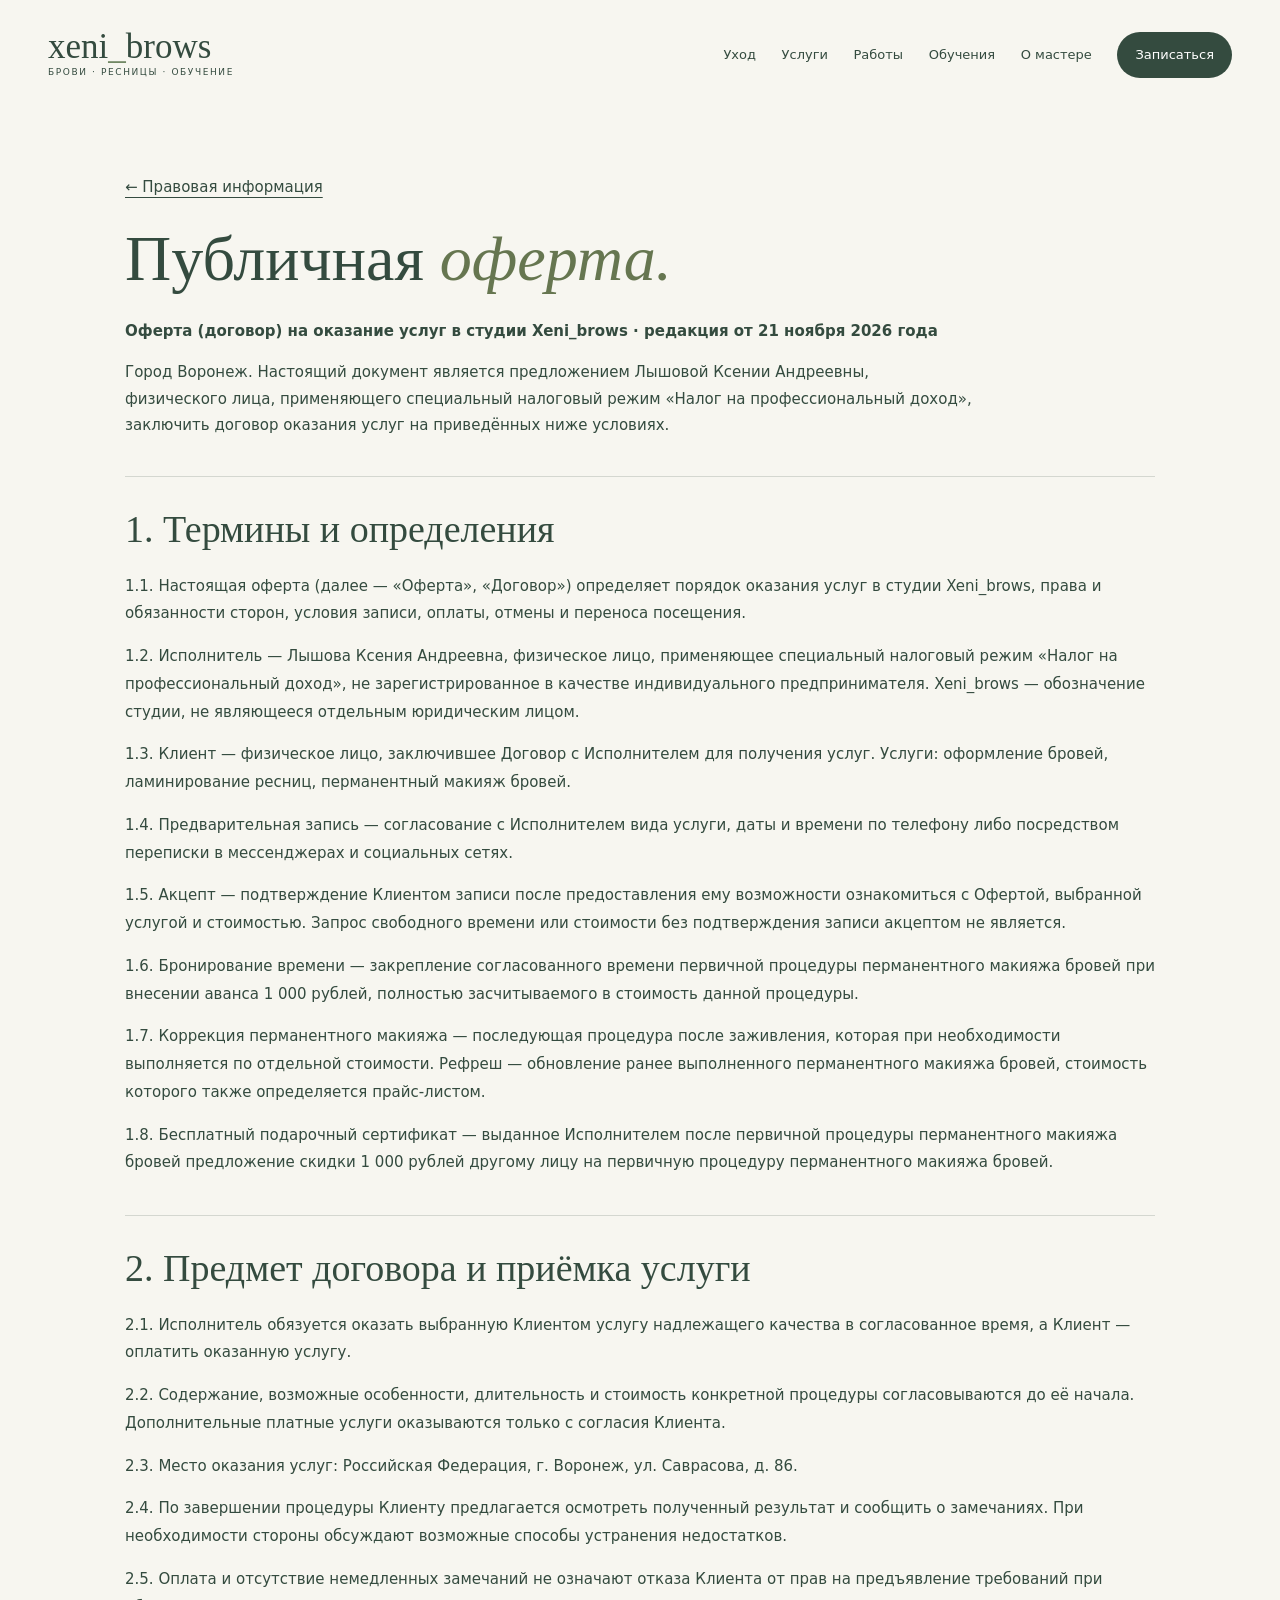
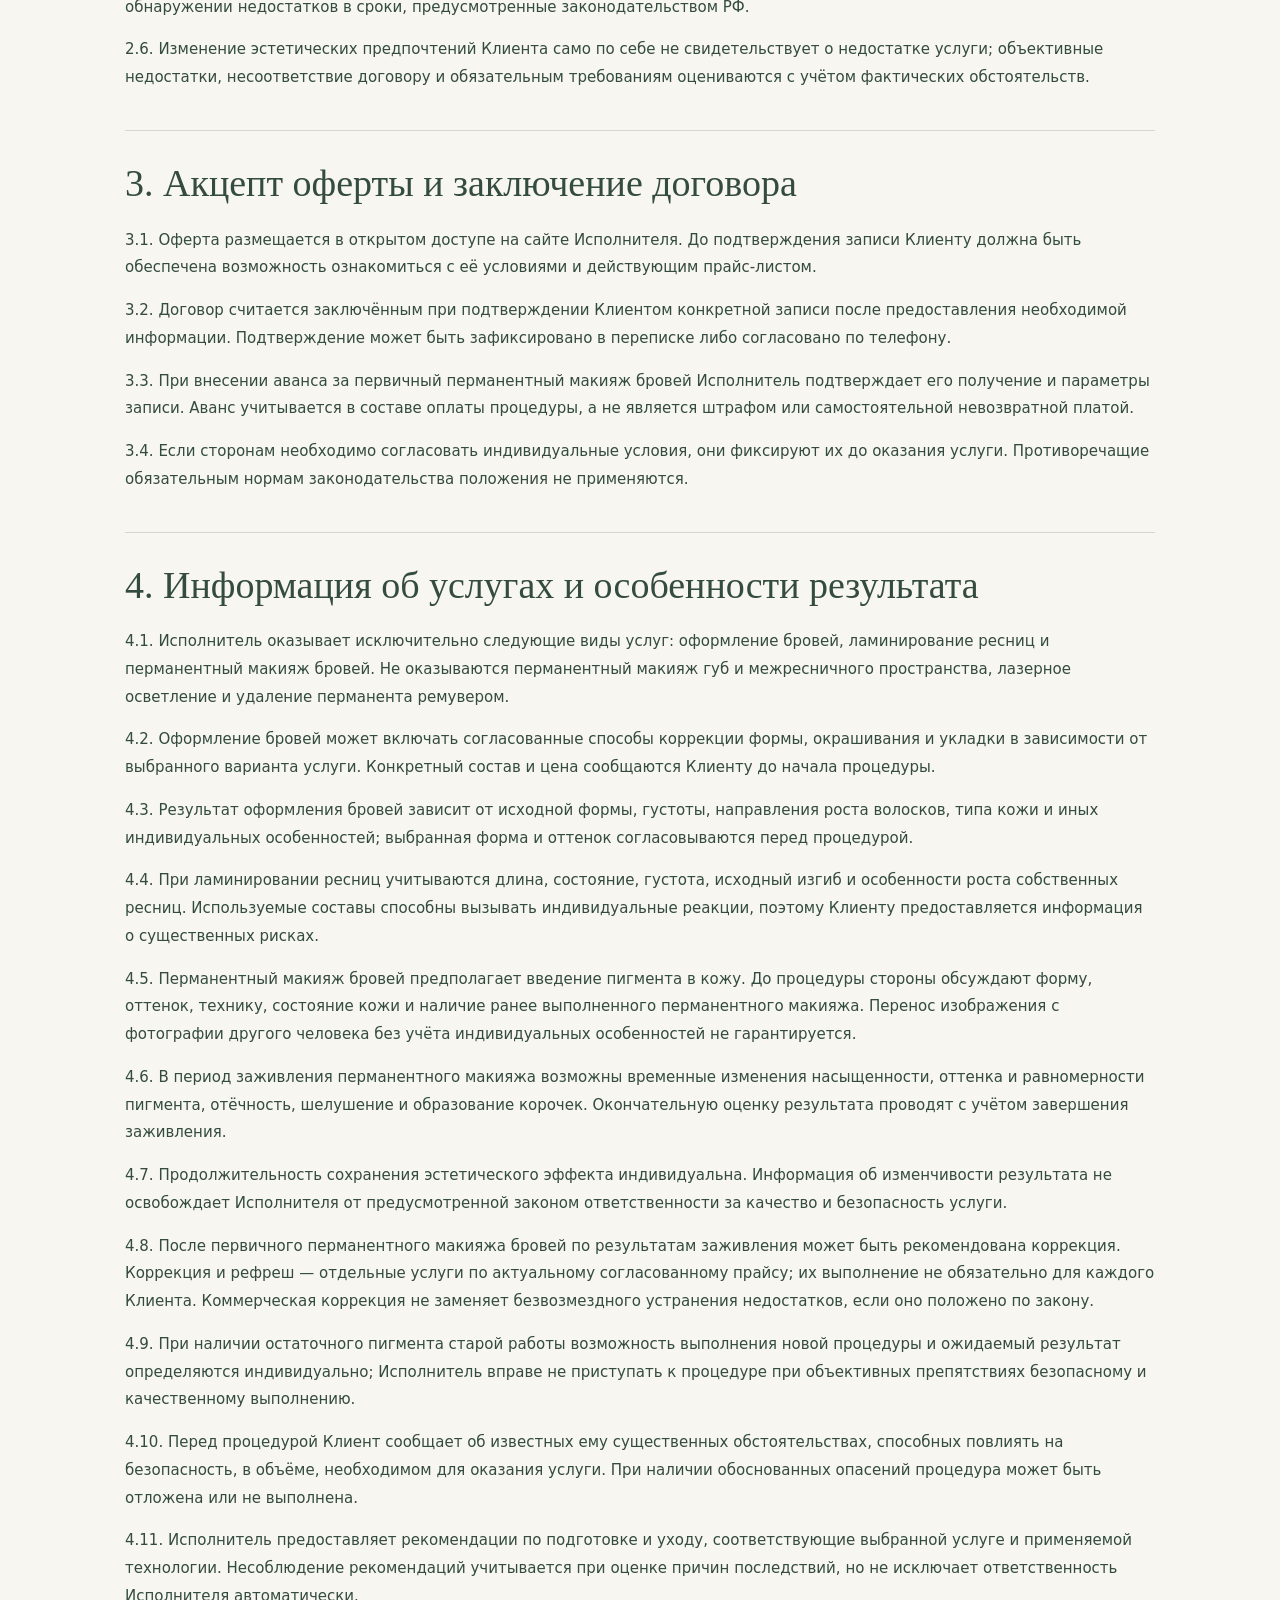
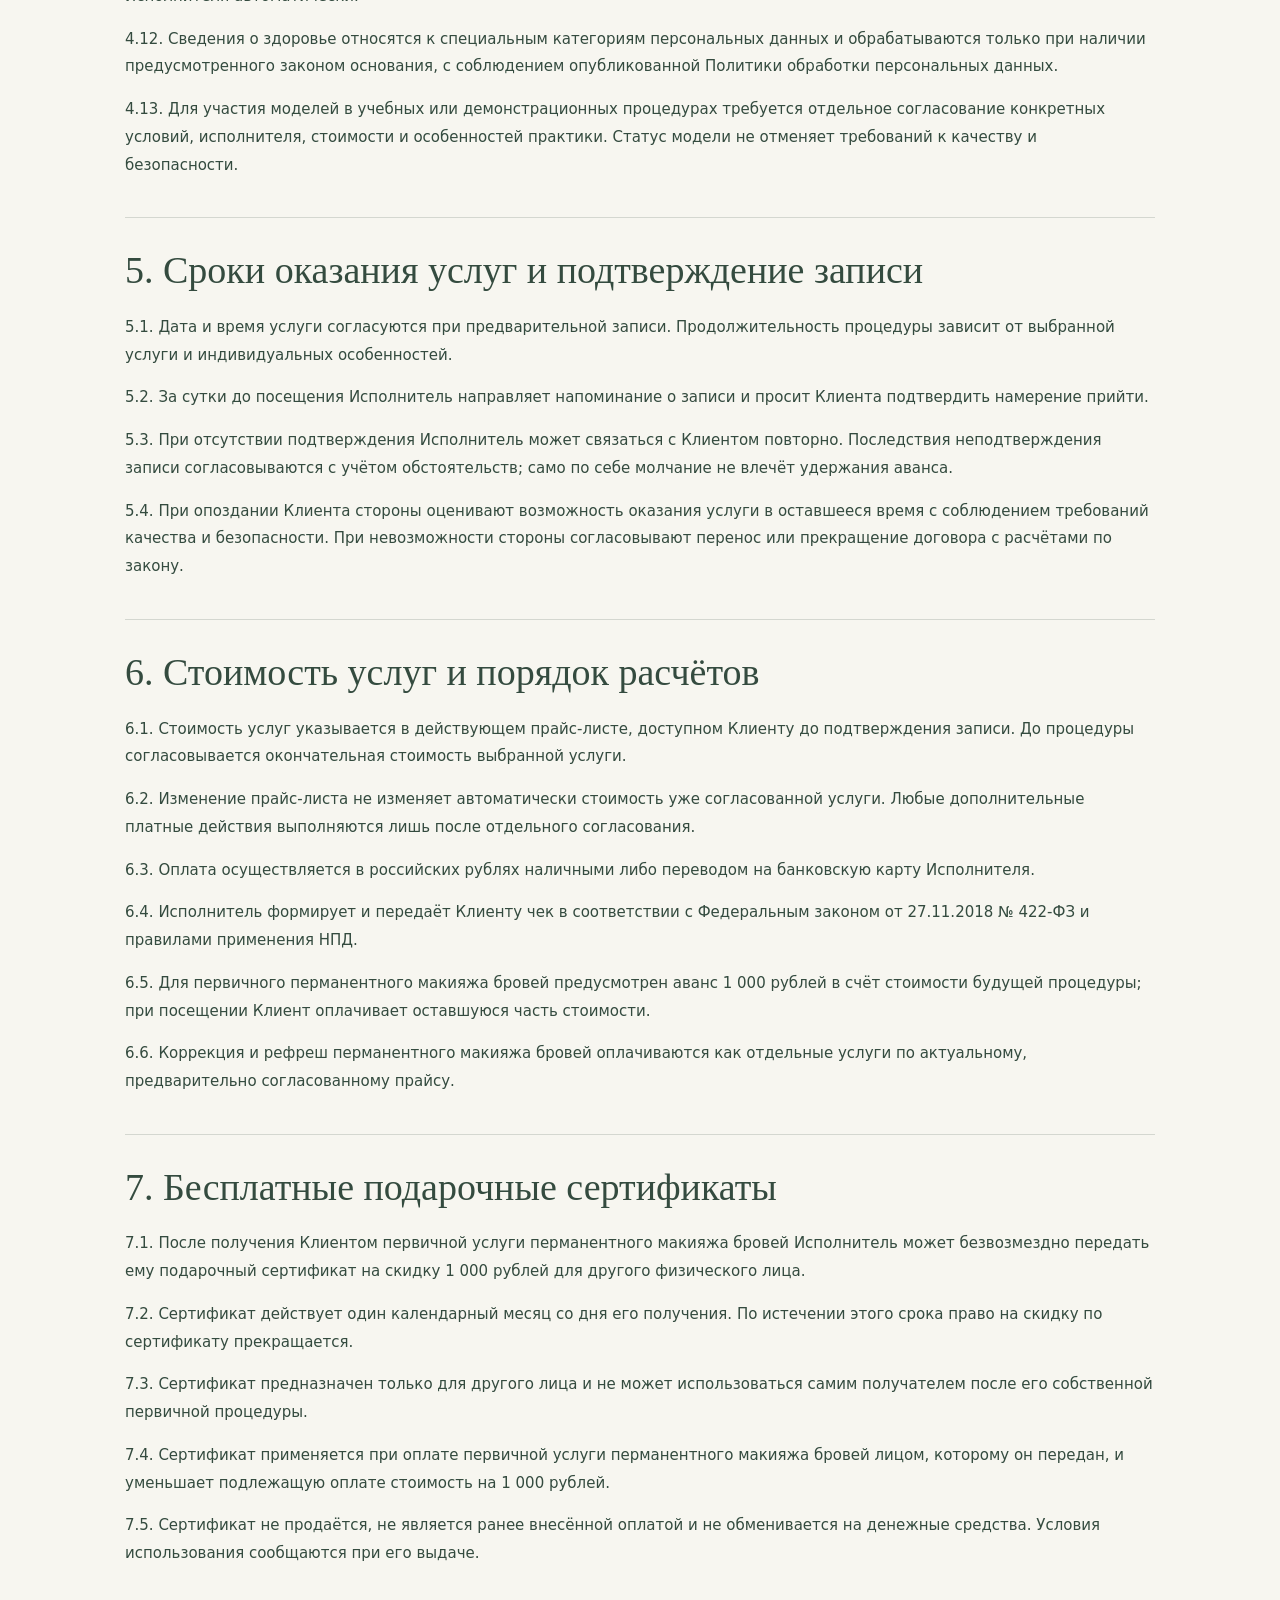
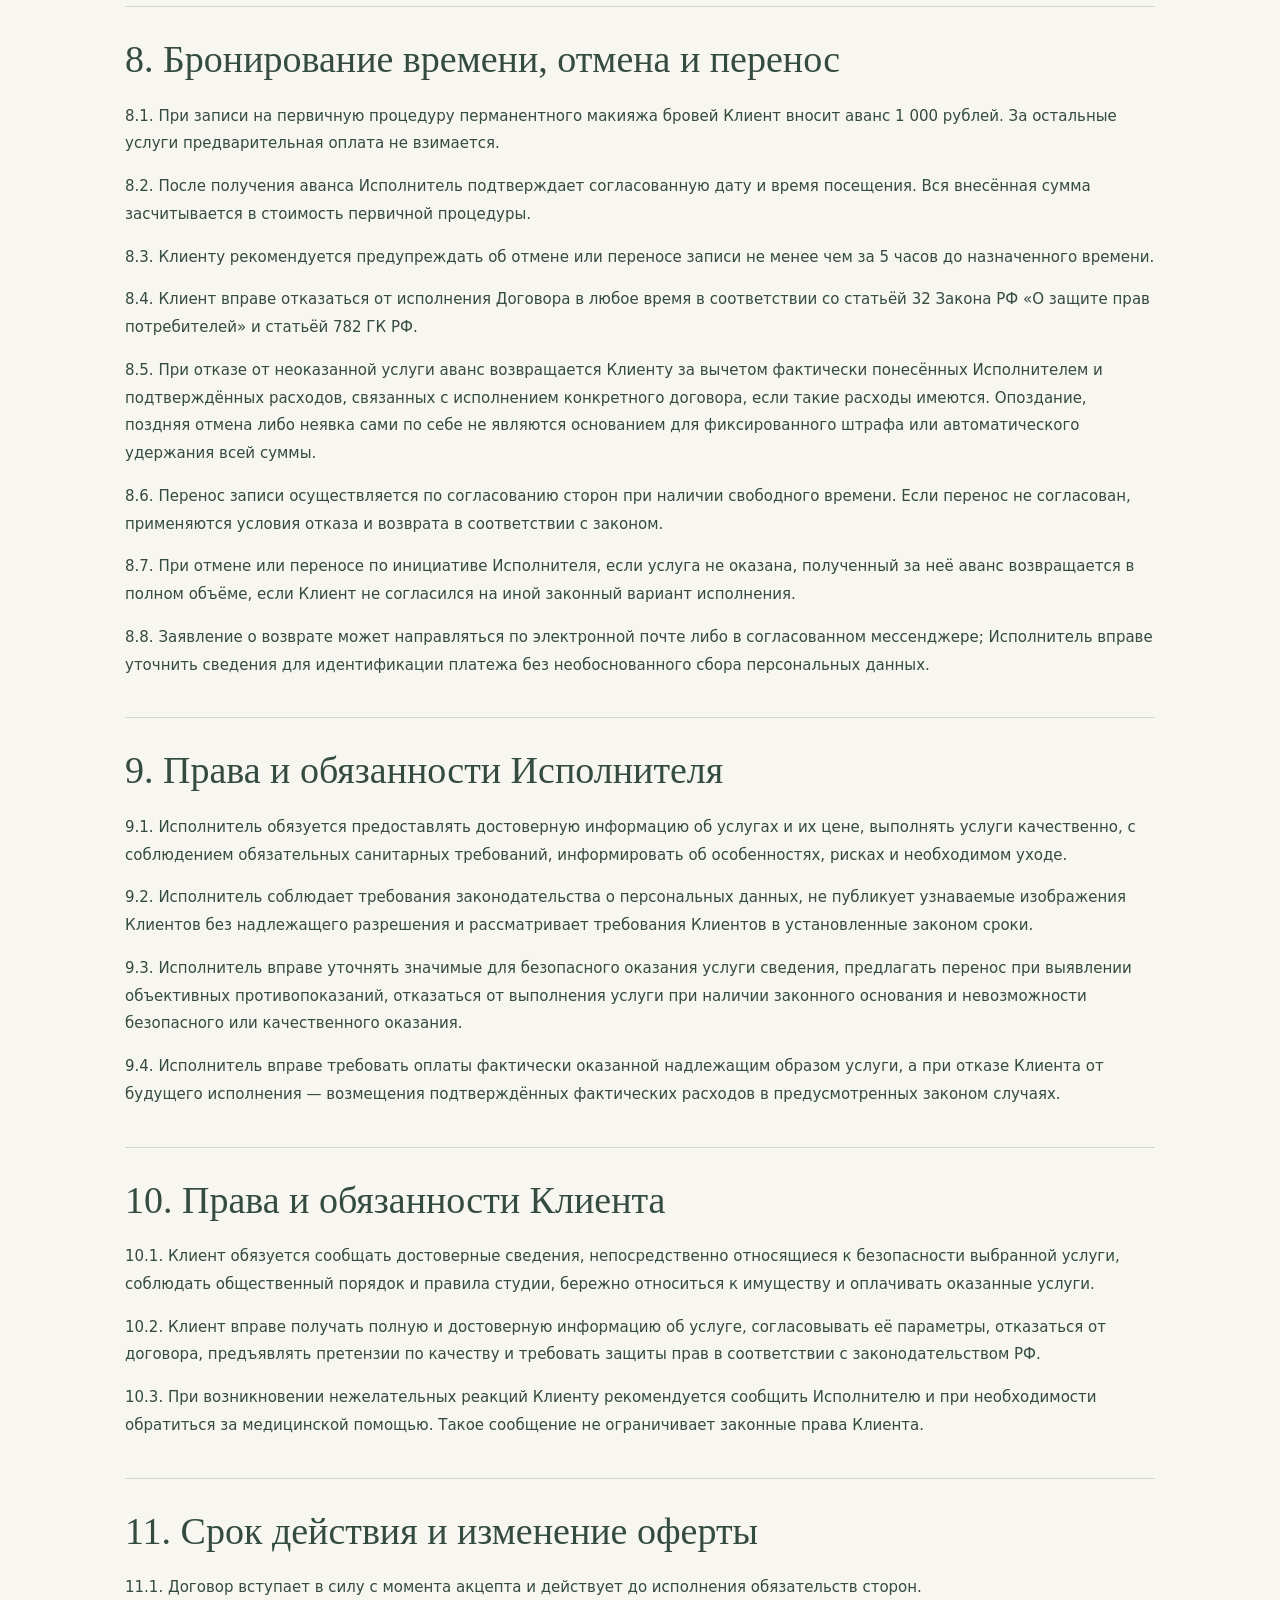
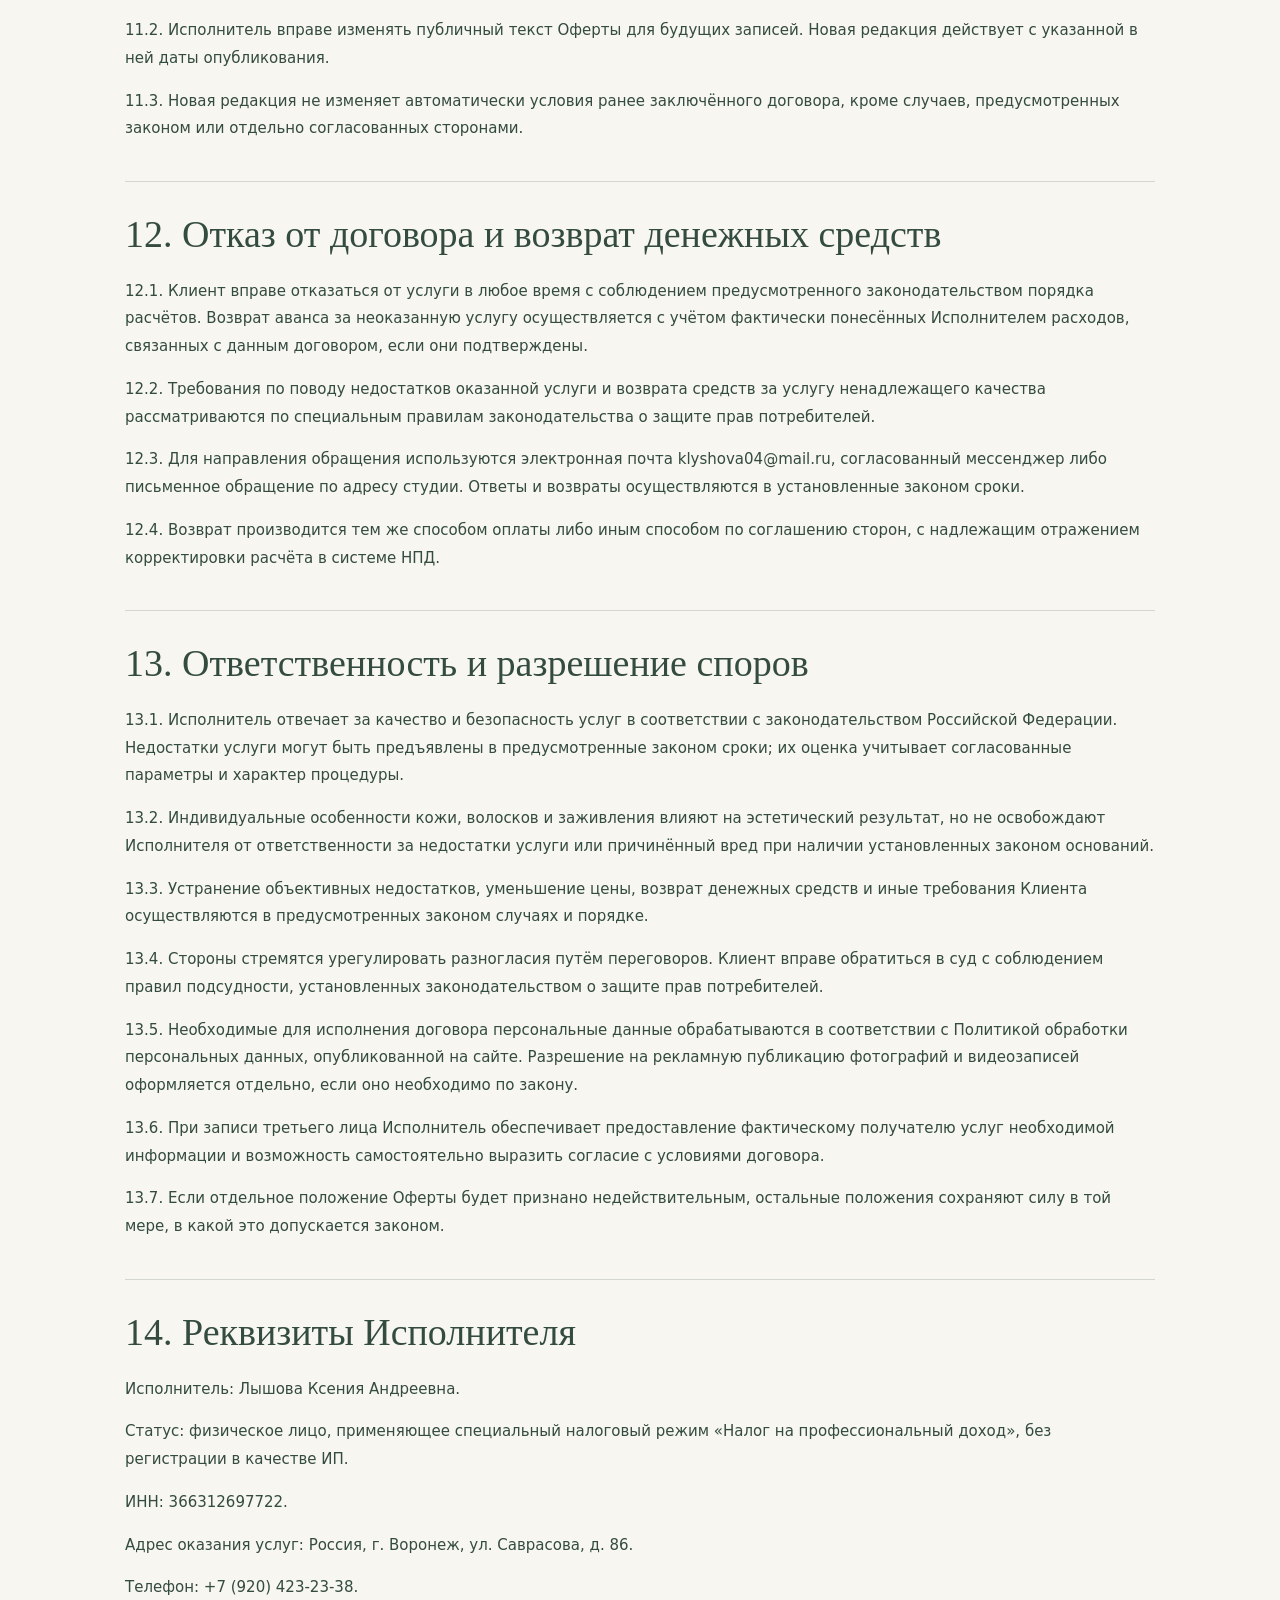
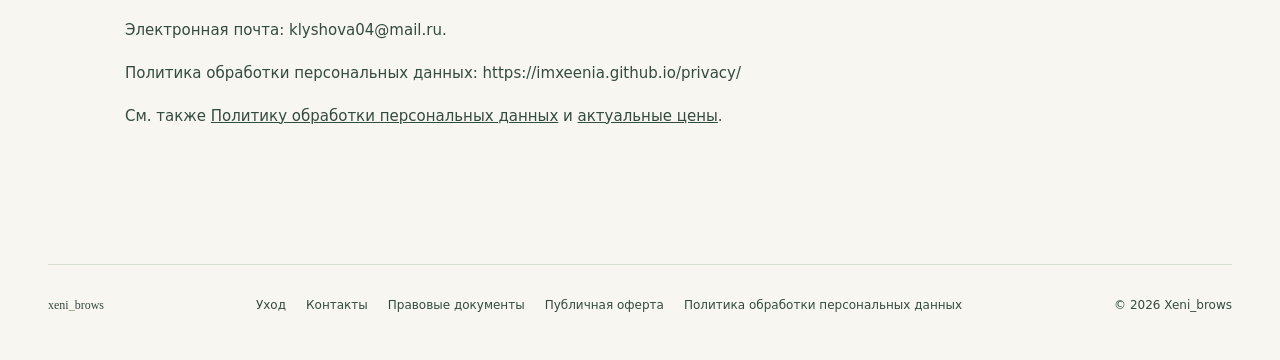
==== legal-pages/offer/index.html @ e8ab9622 "legal: stage approved offer page for GitHub Pages deployment" ====
<!doctype html><html lang="ru"><head><meta charset="utf-8"><meta name="viewport" content="width=device-width,initial-scale=1"><meta name="robots" content="index,follow"><title>Публичная оферта — Xeni_brows</title><style>
:root{--milk:#f7f6f0;--sage:#e8eddf;--sand:#e8dfd0;--green:#344b3f}
*{box-sizing:border-box}body{margin:0;background:var(--milk);color:var(--green);font:15px/1.75 system-ui,-apple-system,Segoe UI,Arial,sans-serif}
a{color:inherit}a:focus-visible,button:focus-visible{outline:2px solid #69805d;outline-offset:4px}
.wrap{width:min(1280px,calc(100% - 96px));margin-inline:auto}
.site-header{min-height:110px;display:flex;align-items:center;justify-content:space-between;gap:22px}
.wordmark{text-decoration:none;font-family:Georgia,serif;font-size:35px;white-space:nowrap;line-height:1}.wordmark span{color:#718864}.wordmark small{display:block;font:9px/1.8 system-ui,Arial,sans-serif;letter-spacing:1.6px;text-align:center}
.site-nav{display:flex;align-items:center;gap:clamp(10px,2vw,30px);flex-wrap:wrap}.site-nav a{text-decoration:none;font-size:13px}
.site-nav a:last-child{padding:12px 18px;border-radius:100px;background:#344b3f;color:#fff}
.site-footer{border-top:1px solid #d9ded2;padding-block:30px 44px;display:flex;align-items:center;justify-content:space-between;gap:18px;flex-wrap:wrap}
.site-footer nav{display:flex;gap:12px 20px;flex-wrap:wrap}.site-footer a{font-size:12px;text-decoration:none}
.site-footer>span{font-size:12px}
h1,h2,h3{font-family:Georgia,serif;font-weight:400}em{color:#667650}
.text-link{text-decoration:underline;text-underline-offset:5px}
.eyebrow{letter-spacing:1.6px;font:11px/1.5 system-ui,Arial,sans-serif}
.button{display:inline-block;text-decoration:none!important;padding:14px 24px;border-radius:100px;color:#fff;background:var(--green);font-size:13px;white-space:nowrap}
.legal-documents{padding-block:64px 72px}.legal-documents>.text-link{display:inline-block;margin-bottom:38px}
.legal-documents>.eyebrow{margin:0 0 24px}.legal-documents>h1{font-size:clamp(48px,6vw,86px);line-height:1.07;margin:0 0 28px}
.legal-documents-lead{max-width:750px;font-size:16px;line-height:1.75;margin:0 0 72px}
.legal-documents-list{display:grid;gap:22px;margin-bottom:72px}
.legal-document-entry{background:var(--sage);border-radius:36px;padding:clamp(28px,4vw,52px);display:flex;justify-content:space-between;align-items:end;gap:32px}
.legal-document-entry:nth-child(2){background:var(--sand)}
.legal-document-entry>div{max-width:770px}.legal-document-number{font-size:11px;letter-spacing:1.4px;margin:0 0 18px}
.legal-document-entry h2{font-size:clamp(30px,3.7vw,52px);line-height:1.13;margin:0 0 20px}
.legal-document-entry p{font-size:14px;line-height:1.8;margin:0 0 12px}
.legal-document-date{font-size:12px!important;color:#60705e}
.legal-document-entry>.button{flex-shrink:0}.legal-documents-info{border-top:1px solid #c8d0bf;padding-top:28px}
.legal-documents-info h2{font-size:clamp(30px,3vw,42px);margin:0 0 20px}
.legal-documents-info p{max-width:940px;margin:0 0 14px}
.privacy-page,.offer-page{padding-block:64px 120px;max-width:1030px}
.privacy-page>h1,.offer-page>h1{font-size:clamp(38px,5vw,76px);line-height:1.09;margin:24px 0}
.privacy-page .eyebrow{margin-top:46px}.offer-meta,.privacy-meta{font-weight:650}
.privacy-intro,.offer-page>p{max-width:850px}
.privacy-page section,.offer-page section{border-top:1px solid rgba(52,75,63,.18);margin-top:38px;padding-top:30px}
.privacy-page h2,.offer-page h2{font-size:clamp(24px,3vw,38px);line-height:1.2;margin:0 0 20px}
.privacy-page section p,.offer-page section p{font-size:15px;line-height:1.85;margin:0 0 15px;overflow-wrap:anywhere}
.privacy-page section a,.offer-page section a{text-decoration:underline;text-underline-offset:3px}
@media(max-width:900px){.site-header{flex-wrap:wrap;padding-block:24px}.site-nav{width:100%}}
@media(max-width:750px){.wrap{width:calc(100% - 40px)}.legal-document-entry{flex-direction:column;align-items:start;gap:16px;border-radius:26px}.legal-documents{padding-block:36px 56px}.legal-documents-lead,.legal-documents-list{margin-bottom:48px}.privacy-page,.offer-page{padding-block:34px 70px}.site-nav{gap:12px 18px}.site-nav a{font-size:12px}}
</style></head><body><header class="site-header wrap"><a class="wordmark" href="/" aria-label="Xeni_brows — главная">xeni<span>_</span>brows<small>БРОВИ · РЕСНИЦЫ · ОБУЧЕНИЕ</small></a><nav class="site-nav" aria-label="Основная навигация"><a href="/care/">Уход</a><a href="/services/">Услуги</a><a href="/portfolio/">Работы</a><a href="/training/">Обучения</a><a href="/about/">О мастере</a><a href="/contacts/">Записаться</a></nav></header><main id="main"><article class="wrap offer-page">
    <a class="text-link" href="/information/">← Правовая информация</a>
    <h1>Публичная <em>оферта.</em></h1>
    <p class="offer-meta">Оферта (договор) на оказание услуг в студии Xeni_brows · редакция от 21 ноября 2026 года</p>
    <p>Город Воронеж. Настоящий документ является предложением Лышовой Ксении Андреевны, физического лица, применяющего специальный налоговый режим «Налог на профессиональный доход», заключить договор оказания услуг на приведённых ниже условиях.</p>
    <section><h2>1. Термины и определения</h2>
      <p>1.1. Настоящая оферта (далее — «Оферта», «Договор») определяет порядок оказания услуг в студии Xeni_brows, права и обязанности сторон, условия записи, оплаты, отмены и переноса посещения.</p>
      <p>1.2. Исполнитель — Лышова Ксения Андреевна, физическое лицо, применяющее специальный налоговый режим «Налог на профессиональный доход», не зарегистрированное в качестве индивидуального предпринимателя. Xeni_brows — обозначение студии, не являющееся отдельным юридическим лицом.</p>
      <p>1.3. Клиент — физическое лицо, заключившее Договор с Исполнителем для получения услуг. Услуги: оформление бровей, ламинирование ресниц, перманентный макияж бровей.</p>
      <p>1.4. Предварительная запись — согласование с Исполнителем вида услуги, даты и времени по телефону либо посредством переписки в мессенджерах и социальных сетях.</p>
      <p>1.5. Акцепт — подтверждение Клиентом записи после предоставления ему возможности ознакомиться с Офертой, выбранной услугой и стоимостью. Запрос свободного времени или стоимости без подтверждения записи акцептом не является.</p>
      <p>1.6. Бронирование времени — закрепление согласованного времени первичной процедуры перманентного макияжа бровей при внесении аванса 1 000 рублей, полностью засчитываемого в стоимость данной процедуры.</p>
      <p>1.7. Коррекция перманентного макияжа — последующая процедура после заживления, которая при необходимости выполняется по отдельной стоимости. Рефреш — обновление ранее выполненного перманентного макияжа бровей, стоимость которого также определяется прайс-листом.</p>
      <p>1.8. Бесплатный подарочный сертификат — выданное Исполнителем после первичной процедуры перманентного макияжа бровей предложение скидки 1 000 рублей другому лицу на первичную процедуру перманентного макияжа бровей.</p>
    </section>
    <section><h2>2. Предмет договора и приёмка услуги</h2>
      <p>2.1. Исполнитель обязуется оказать выбранную Клиентом услугу надлежащего качества в согласованное время, а Клиент — оплатить оказанную услугу.</p>
      <p>2.2. Содержание, возможные особенности, длительность и стоимость конкретной процедуры согласовываются до её начала. Дополнительные платные услуги оказываются только с согласия Клиента.</p>
      <p>2.3. Место оказания услуг: Российская Федерация, г. Воронеж, ул. Саврасова, д. 86.</p>
      <p>2.4. По завершении процедуры Клиенту предлагается осмотреть полученный результат и сообщить о замечаниях. При необходимости стороны обсуждают возможные способы устранения недостатков.</p>
      <p>2.5. Оплата и отсутствие немедленных замечаний не означают отказа Клиента от прав на предъявление требований при обнаружении недостатков в сроки, предусмотренные законодательством РФ.</p>
      <p>2.6. Изменение эстетических предпочтений Клиента само по себе не свидетельствует о недостатке услуги; объективные недостатки, несоответствие договору и обязательным требованиям оцениваются с учётом фактических обстоятельств.</p>
    </section>
    <section><h2>3. Акцепт оферты и заключение договора</h2>
      <p>3.1. Оферта размещается в открытом доступе на сайте Исполнителя. До подтверждения записи Клиенту должна быть обеспечена возможность ознакомиться с её условиями и действующим прайс-листом.</p>
      <p>3.2. Договор считается заключённым при подтверждении Клиентом конкретной записи после предоставления необходимой информации. Подтверждение может быть зафиксировано в переписке либо согласовано по телефону.</p>
      <p>3.3. При внесении аванса за первичный перманентный макияж бровей Исполнитель подтверждает его получение и параметры записи. Аванс учитывается в составе оплаты процедуры, а не является штрафом или самостоятельной невозвратной платой.</p>
      <p>3.4. Если сторонам необходимо согласовать индивидуальные условия, они фиксируют их до оказания услуги. Противоречащие обязательным нормам законодательства положения не применяются.</p>
    </section>
    <section><h2>4. Информация об услугах и особенности результата</h2>
      <p>4.1. Исполнитель оказывает исключительно следующие виды услуг: оформление бровей, ламинирование ресниц и перманентный макияж бровей. Не оказываются перманентный макияж губ и межресничного пространства, лазерное осветление и удаление перманента ремувером.</p>
      <p>4.2. Оформление бровей может включать согласованные способы коррекции формы, окрашивания и укладки в зависимости от выбранного варианта услуги. Конкретный состав и цена сообщаются Клиенту до начала процедуры.</p>
      <p>4.3. Результат оформления бровей зависит от исходной формы, густоты, направления роста волосков, типа кожи и иных индивидуальных особенностей; выбранная форма и оттенок согласовываются перед процедурой.</p>
      <p>4.4. При ламинировании ресниц учитываются длина, состояние, густота, исходный изгиб и особенности роста собственных ресниц. Используемые составы способны вызывать индивидуальные реакции, поэтому Клиенту предоставляется информация о существенных рисках.</p>
      <p>4.5. Перманентный макияж бровей предполагает введение пигмента в кожу. До процедуры стороны обсуждают форму, оттенок, технику, состояние кожи и наличие ранее выполненного перманентного макияжа. Перенос изображения с фотографии другого человека без учёта индивидуальных особенностей не гарантируется.</p>
      <p>4.6. В период заживления перманентного макияжа возможны временные изменения насыщенности, оттенка и равномерности пигмента, отёчность, шелушение и образование корочек. Окончательную оценку результата проводят с учётом завершения заживления.</p>
      <p>4.7. Продолжительность сохранения эстетического эффекта индивидуальна. Информация об изменчивости результата не освобождает Исполнителя от предусмотренной законом ответственности за качество и безопасность услуги.</p>
      <p>4.8. После первичного перманентного макияжа бровей по результатам заживления может быть рекомендована коррекция. Коррекция и рефреш — отдельные услуги по актуальному согласованному прайсу; их выполнение не обязательно для каждого Клиента. Коммерческая коррекция не заменяет безвозмездного устранения недостатков, если оно положено по закону.</p>
      <p>4.9. При наличии остаточного пигмента старой работы возможность выполнения новой процедуры и ожидаемый результат определяются индивидуально; Исполнитель вправе не приступать к процедуре при объективных препятствиях безопасному и качественному выполнению.</p>
      <p>4.10. Перед процедурой Клиент сообщает об известных ему существенных обстоятельствах, способных повлиять на безопасность, в объёме, необходимом для оказания услуги. При наличии обоснованных опасений процедура может быть отложена или не выполнена.</p>
      <p>4.11. Исполнитель предоставляет рекомендации по подготовке и уходу, соответствующие выбранной услуге и применяемой технологии. Несоблюдение рекомендаций учитывается при оценке причин последствий, но не исключает ответственность Исполнителя автоматически.</p>
      <p>4.12. Сведения о здоровье относятся к специальным категориям персональных данных и обрабатываются только при наличии предусмотренного законом основания, с соблюдением опубликованной Политики обработки персональных данных.</p>
      <p>4.13. Для участия моделей в учебных или демонстрационных процедурах требуется отдельное согласование конкретных условий, исполнителя, стоимости и особенностей практики. Статус модели не отменяет требований к качеству и безопасности.</p>
    </section>
    <section><h2>5. Сроки оказания услуг и подтверждение записи</h2>
      <p>5.1. Дата и время услуги согласуются при предварительной записи. Продолжительность процедуры зависит от выбранной услуги и индивидуальных особенностей.</p>
      <p>5.2. За сутки до посещения Исполнитель направляет напоминание о записи и просит Клиента подтвердить намерение прийти.</p>
      <p>5.3. При отсутствии подтверждения Исполнитель может связаться с Клиентом повторно. Последствия неподтверждения записи согласовываются с учётом обстоятельств; само по себе молчание не влечёт удержания аванса.</p>
      <p>5.4. При опоздании Клиента стороны оценивают возможность оказания услуги в оставшееся время с соблюдением требований качества и безопасности. При невозможности стороны согласовывают перенос или прекращение договора с расчётами по закону.</p>
    </section>
    <section><h2>6. Стоимость услуг и порядок расчётов</h2>
      <p>6.1. Стоимость услуг указывается в действующем прайс-листе, доступном Клиенту до подтверждения записи. До процедуры согласовывается окончательная стоимость выбранной услуги.</p>
      <p>6.2. Изменение прайс-листа не изменяет автоматически стоимость уже согласованной услуги. Любые дополнительные платные действия выполняются лишь после отдельного согласования.</p>
      <p>6.3. Оплата осуществляется в российских рублях наличными либо переводом на банковскую карту Исполнителя.</p>
      <p>6.4. Исполнитель формирует и передаёт Клиенту чек в соответствии с Федеральным законом от 27.11.2018 № 422-ФЗ и правилами применения НПД.</p>
      <p>6.5. Для первичного перманентного макияжа бровей предусмотрен аванс 1 000 рублей в счёт стоимости будущей процедуры; при посещении Клиент оплачивает оставшуюся часть стоимости.</p>
      <p>6.6. Коррекция и рефреш перманентного макияжа бровей оплачиваются как отдельные услуги по актуальному, предварительно согласованному прайсу.</p>
    </section>
    <section><h2>7. Бесплатные подарочные сертификаты</h2>
      <p>7.1. После получения Клиентом первичной услуги перманентного макияжа бровей Исполнитель может безвозмездно передать ему подарочный сертификат на скидку 1 000 рублей для другого физического лица.</p>
      <p>7.2. Сертификат действует один календарный месяц со дня его получения. По истечении этого срока право на скидку по сертификату прекращается.</p>
      <p>7.3. Сертификат предназначен только для другого лица и не может использоваться самим получателем после его собственной первичной процедуры.</p>
      <p>7.4. Сертификат применяется при оплате первичной услуги перманентного макияжа бровей лицом, которому он передан, и уменьшает подлежащую оплате стоимость на 1 000 рублей.</p>
      <p>7.5. Сертификат не продаётся, не является ранее внесённой оплатой и не обменивается на денежные средства. Условия использования сообщаются при его выдаче.</p>
    </section>
    <section><h2>8. Бронирование времени, отмена и перенос</h2>
      <p>8.1. При записи на первичную процедуру перманентного макияжа бровей Клиент вносит аванс 1 000 рублей. За остальные услуги предварительная оплата не взимается.</p>
      <p>8.2. После получения аванса Исполнитель подтверждает согласованную дату и время посещения. Вся внесённая сумма засчитывается в стоимость первичной процедуры.</p>
      <p>8.3. Клиенту рекомендуется предупреждать об отмене или переносе записи не менее чем за 5 часов до назначенного времени.</p>
      <p>8.4. Клиент вправе отказаться от исполнения Договора в любое время в соответствии со статьёй 32 Закона РФ «О защите прав потребителей» и статьёй 782 ГК РФ.</p>
      <p>8.5. При отказе от неоказанной услуги аванс возвращается Клиенту за вычетом фактически понесённых Исполнителем и подтверждённых расходов, связанных с исполнением конкретного договора, если такие расходы имеются. Опоздание, поздняя отмена либо неявка сами по себе не являются основанием для фиксированного штрафа или автоматического удержания всей суммы.</p>
      <p>8.6. Перенос записи осуществляется по согласованию сторон при наличии свободного времени. Если перенос не согласован, применяются условия отказа и возврата в соответствии с законом.</p>
      <p>8.7. При отмене или переносе по инициативе Исполнителя, если услуга не оказана, полученный за неё аванс возвращается в полном объёме, если Клиент не согласился на иной законный вариант исполнения.</p>
      <p>8.8. Заявление о возврате может направляться по электронной почте либо в согласованном мессенджере; Исполнитель вправе уточнить сведения для идентификации платежа без необоснованного сбора персональных данных.</p>
    </section>
    <section><h2>9. Права и обязанности Исполнителя</h2>
      <p>9.1. Исполнитель обязуется предоставлять достоверную информацию об услугах и их цене, выполнять услуги качественно, с соблюдением обязательных санитарных требований, информировать об особенностях, рисках и необходимом уходе.</p>
      <p>9.2. Исполнитель соблюдает требования законодательства о персональных данных, не публикует узнаваемые изображения Клиентов без надлежащего разрешения и рассматривает требования Клиентов в установленные законом сроки.</p>
      <p>9.3. Исполнитель вправе уточнять значимые для безопасного оказания услуги сведения, предлагать перенос при выявлении объективных противопоказаний, отказаться от выполнения услуги при наличии законного основания и невозможности безопасного или качественного оказания.</p>
      <p>9.4. Исполнитель вправе требовать оплаты фактически оказанной надлежащим образом услуги, а при отказе Клиента от будущего исполнения — возмещения подтверждённых фактических расходов в предусмотренных законом случаях.</p>
    </section>
    <section><h2>10. Права и обязанности Клиента</h2>
      <p>10.1. Клиент обязуется сообщать достоверные сведения, непосредственно относящиеся к безопасности выбранной услуги, соблюдать общественный порядок и правила студии, бережно относиться к имуществу и оплачивать оказанные услуги.</p>
      <p>10.2. Клиент вправе получать полную и достоверную информацию об услуге, согласовывать её параметры, отказаться от договора, предъявлять претензии по качеству и требовать защиты прав в соответствии с законодательством РФ.</p>
      <p>10.3. При возникновении нежелательных реакций Клиенту рекомендуется сообщить Исполнителю и при необходимости обратиться за медицинской помощью. Такое сообщение не ограничивает законные права Клиента.</p>
    </section>
    <section><h2>11. Срок действия и изменение оферты</h2>
      <p>11.1. Договор вступает в силу с момента акцепта и действует до исполнения обязательств сторон.</p>
      <p>11.2. Исполнитель вправе изменять публичный текст Оферты для будущих записей. Новая редакция действует с указанной в ней даты опубликования.</p>
      <p>11.3. Новая редакция не изменяет автоматически условия ранее заключённого договора, кроме случаев, предусмотренных законом или отдельно согласованных сторонами.</p>
    </section>
    <section><h2>12. Отказ от договора и возврат денежных средств</h2>
      <p>12.1. Клиент вправе отказаться от услуги в любое время с соблюдением предусмотренного законодательством порядка расчётов. Возврат аванса за неоказанную услугу осуществляется с учётом фактически понесённых Исполнителем расходов, связанных с данным договором, если они подтверждены.</p>
      <p>12.2. Требования по поводу недостатков оказанной услуги и возврата средств за услугу ненадлежащего качества рассматриваются по специальным правилам законодательства о защите прав потребителей.</p>
      <p>12.3. Для направления обращения используются электронная почта klyshova04@mail.ru, согласованный мессенджер либо письменное обращение по адресу студии. Ответы и возвраты осуществляются в установленные законом сроки.</p>
      <p>12.4. Возврат производится тем же способом оплаты либо иным способом по соглашению сторон, с надлежащим отражением корректировки расчёта в системе НПД.</p>
    </section>
    <section><h2>13. Ответственность и разрешение споров</h2>
      <p>13.1. Исполнитель отвечает за качество и безопасность услуг в соответствии с законодательством Российской Федерации. Недостатки услуги могут быть предъявлены в предусмотренные законом сроки; их оценка учитывает согласованные параметры и характер процедуры.</p>
      <p>13.2. Индивидуальные особенности кожи, волосков и заживления влияют на эстетический результат, но не освобождают Исполнителя от ответственности за недостатки услуги или причинённый вред при наличии установленных законом оснований.</p>
      <p>13.3. Устранение объективных недостатков, уменьшение цены, возврат денежных средств и иные требования Клиента осуществляются в предусмотренных законом случаях и порядке.</p>
      <p>13.4. Стороны стремятся урегулировать разногласия путём переговоров. Клиент вправе обратиться в суд с соблюдением правил подсудности, установленных законодательством о защите прав потребителей.</p>
      <p>13.5. Необходимые для исполнения договора персональные данные обрабатываются в соответствии с Политикой обработки персональных данных, опубликованной на сайте. Разрешение на рекламную публикацию фотографий и видеозаписей оформляется отдельно, если оно необходимо по закону.</p>
      <p>13.6. При записи третьего лица Исполнитель обеспечивает предоставление фактическому получателю услуг необходимой информации и возможность самостоятельно выразить согласие с условиями договора.</p>
      <p>13.7. Если отдельное положение Оферты будет признано недействительным, остальные положения сохраняют силу в той мере, в какой это допускается законом.</p>
    </section>
    <section><h2>14. Реквизиты Исполнителя</h2>
      <p>Исполнитель: Лышова Ксения Андреевна.</p>
      <p>Статус: физическое лицо, применяющее специальный налоговый режим «Налог на профессиональный доход», без регистрации в качестве ИП.</p>
      <p>ИНН: 366312697722.</p>
      <p>Адрес оказания услуг: Россия, г. Воронеж, ул. Саврасова, д. 86.</p>
      <p>Телефон: +7 (920) 423-23-38.</p>
      <p>Электронная почта: klyshova04@mail.ru.</p>
      <p>Политика обработки персональных данных: https://imxeenia.github.io/privacy/</p>
    </section>
    <p class="offer-last">См. также <a href="/privacy/">Политику обработки персональных данных</a> и <a href="/services/">актуальные цены</a>.</p>
  </article></main><footer class="site-footer wrap"><a class="wordmark" href="/">xeni<span>_</span>brows</a><nav aria-label="Дополнительная навигация"><a href="/care/">Уход</a><a href="/contacts/">Контакты</a><a href="/information/">Правовые документы</a><a href="/offer/">Публичная оферта</a><a href="/privacy/">Политика обработки персональных данных</a></nav><span>© 2026 Xeni_brows</span></footer></body></html>
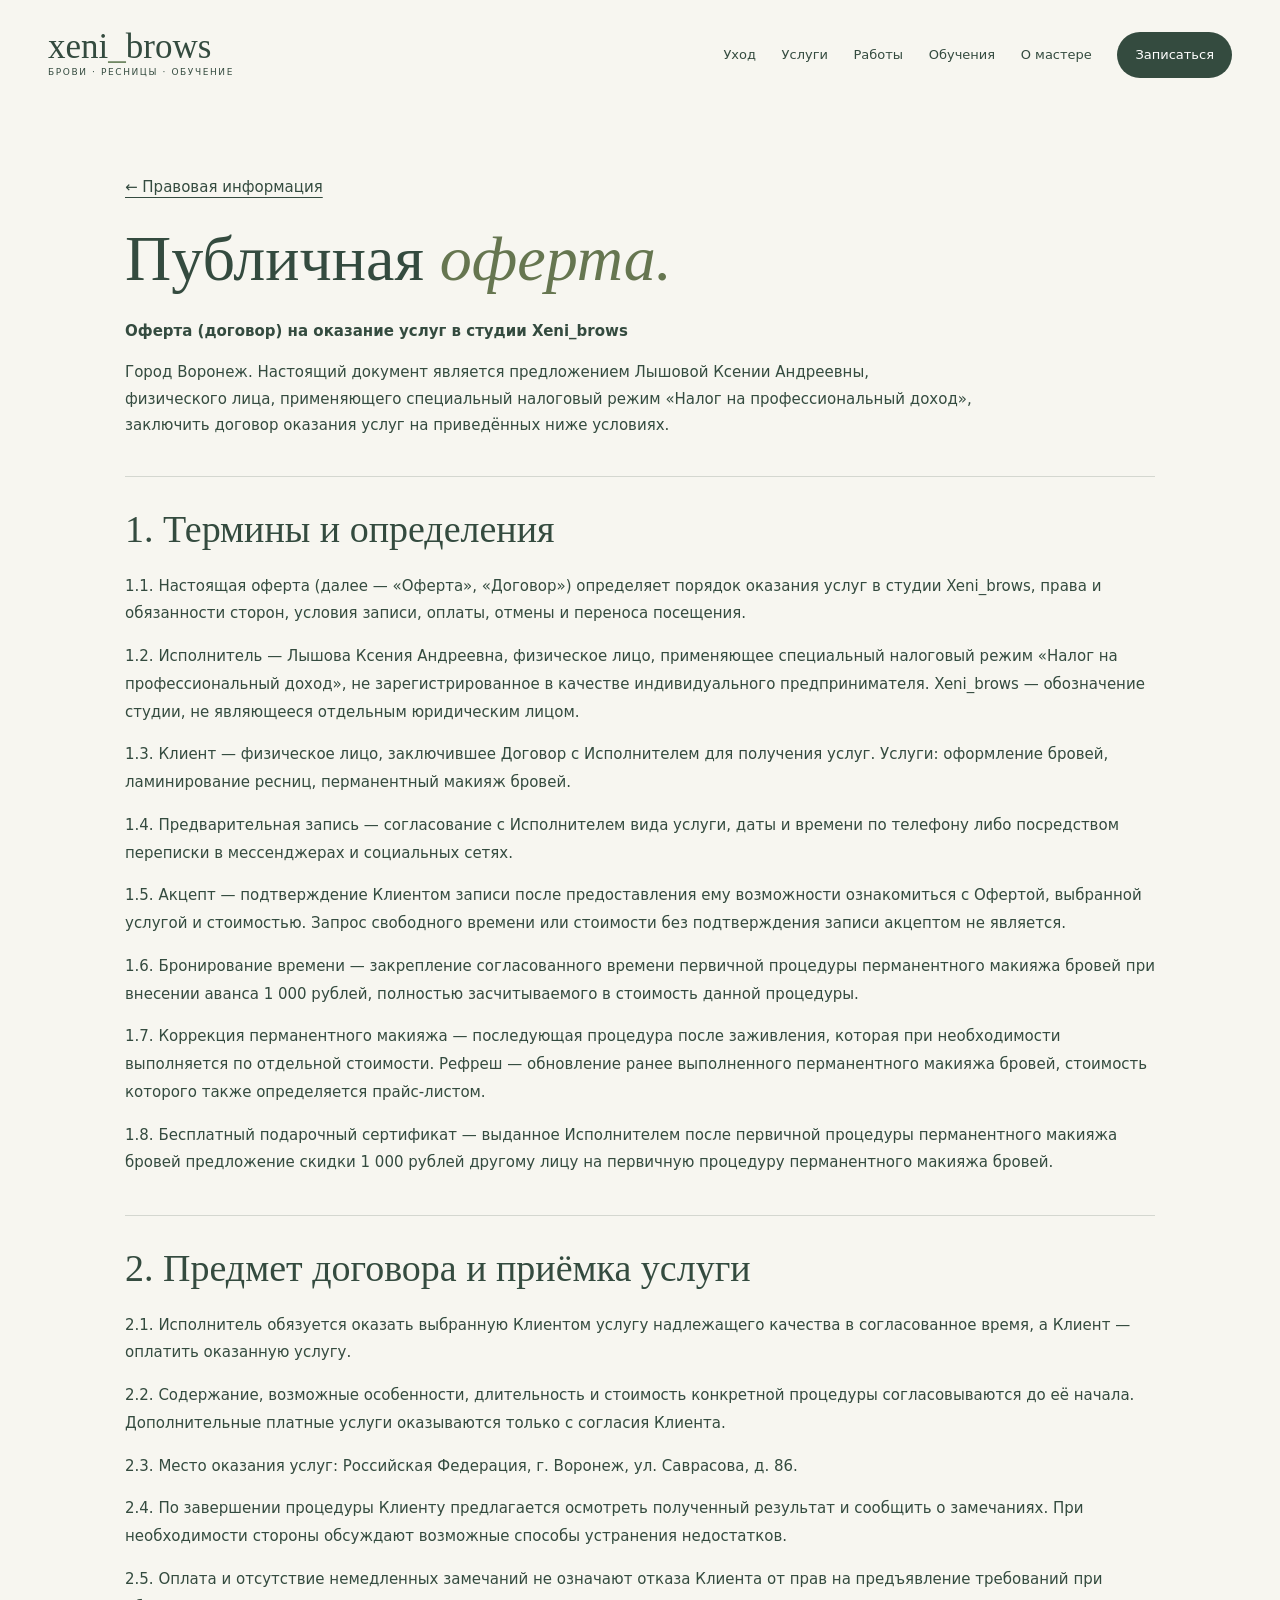
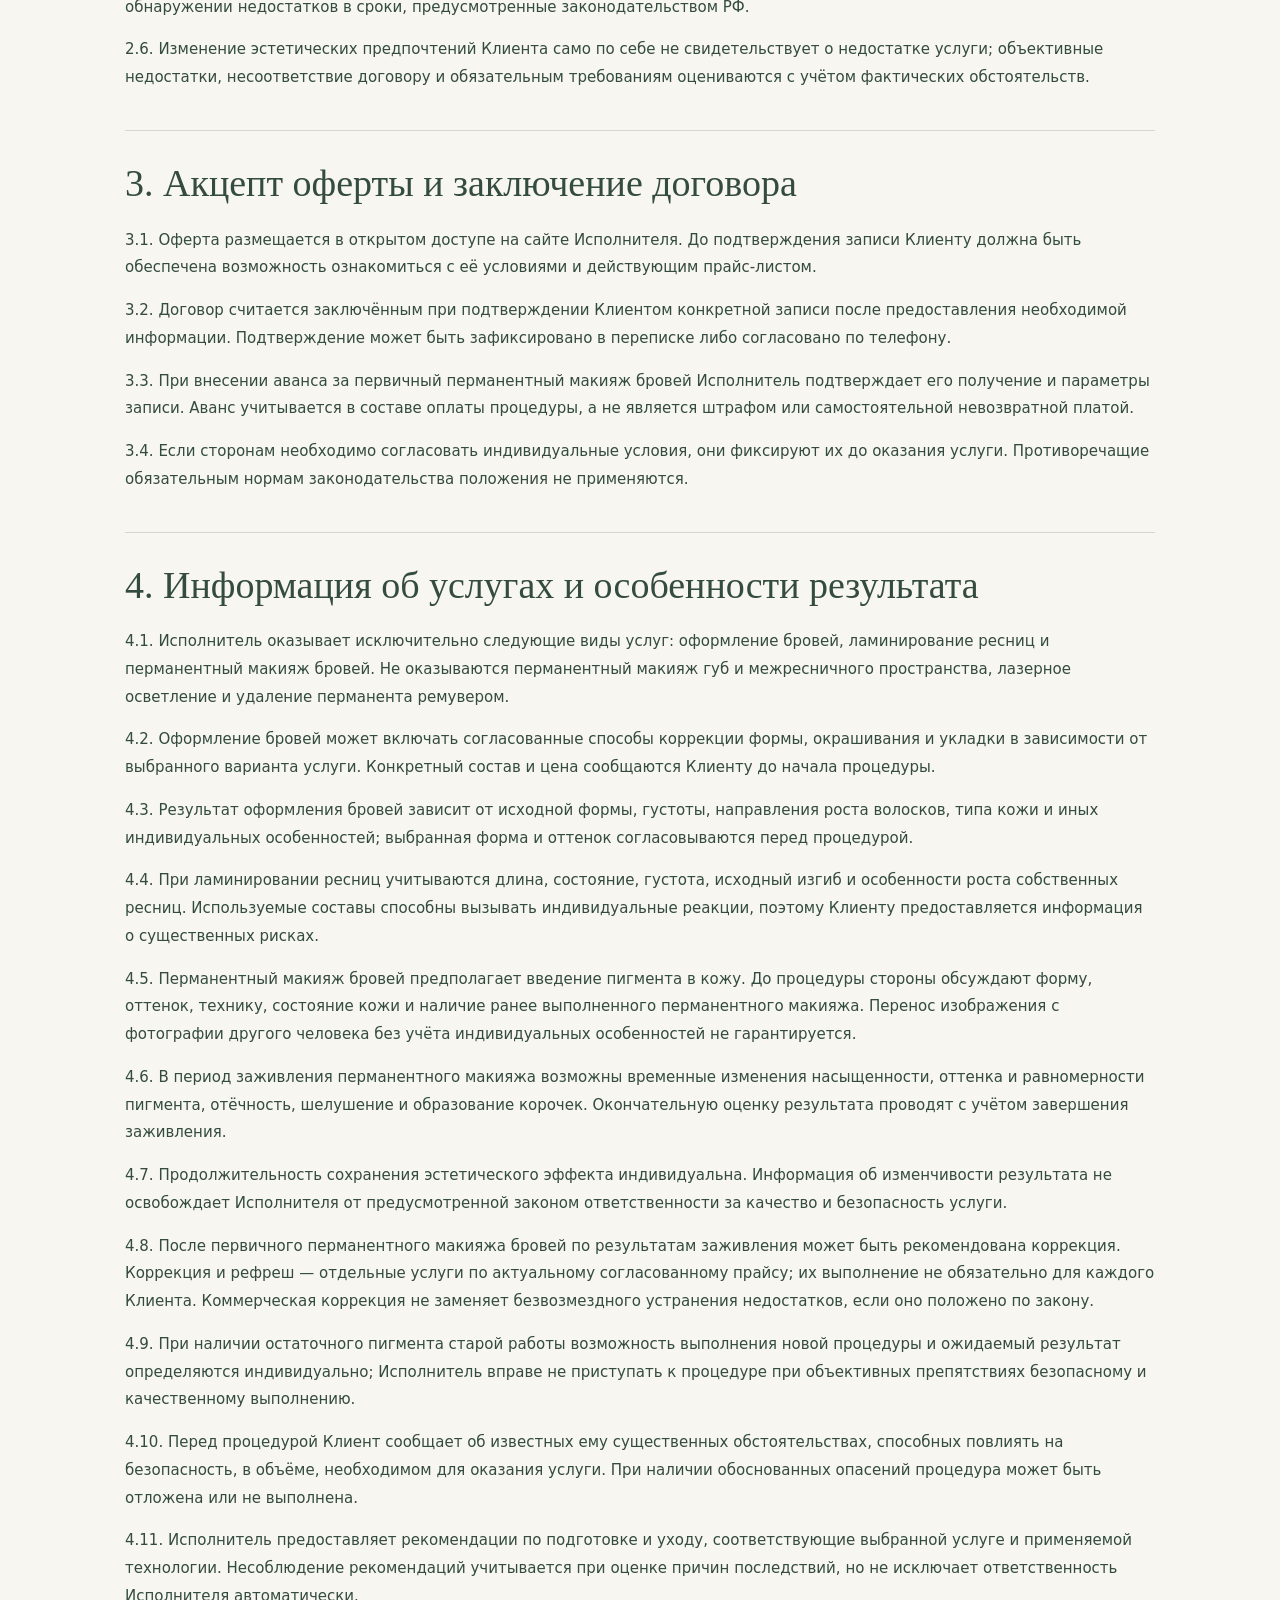
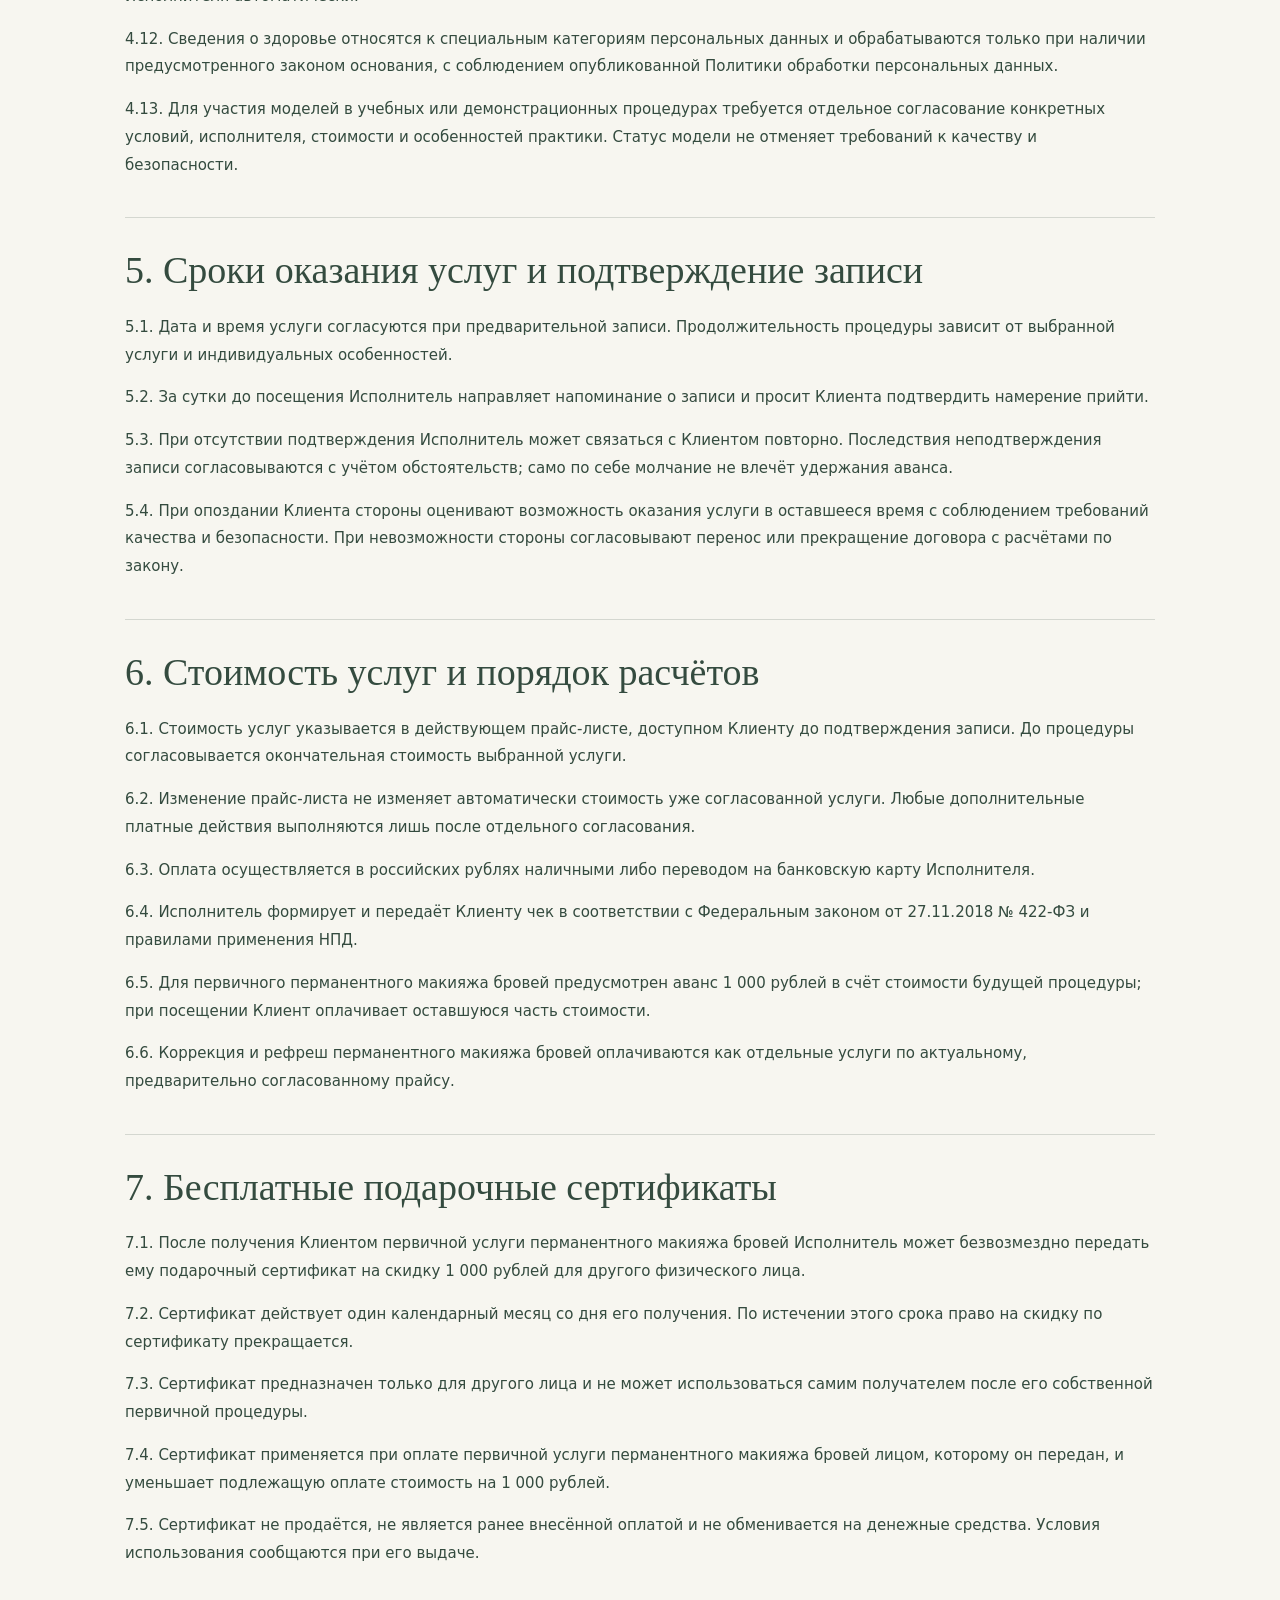
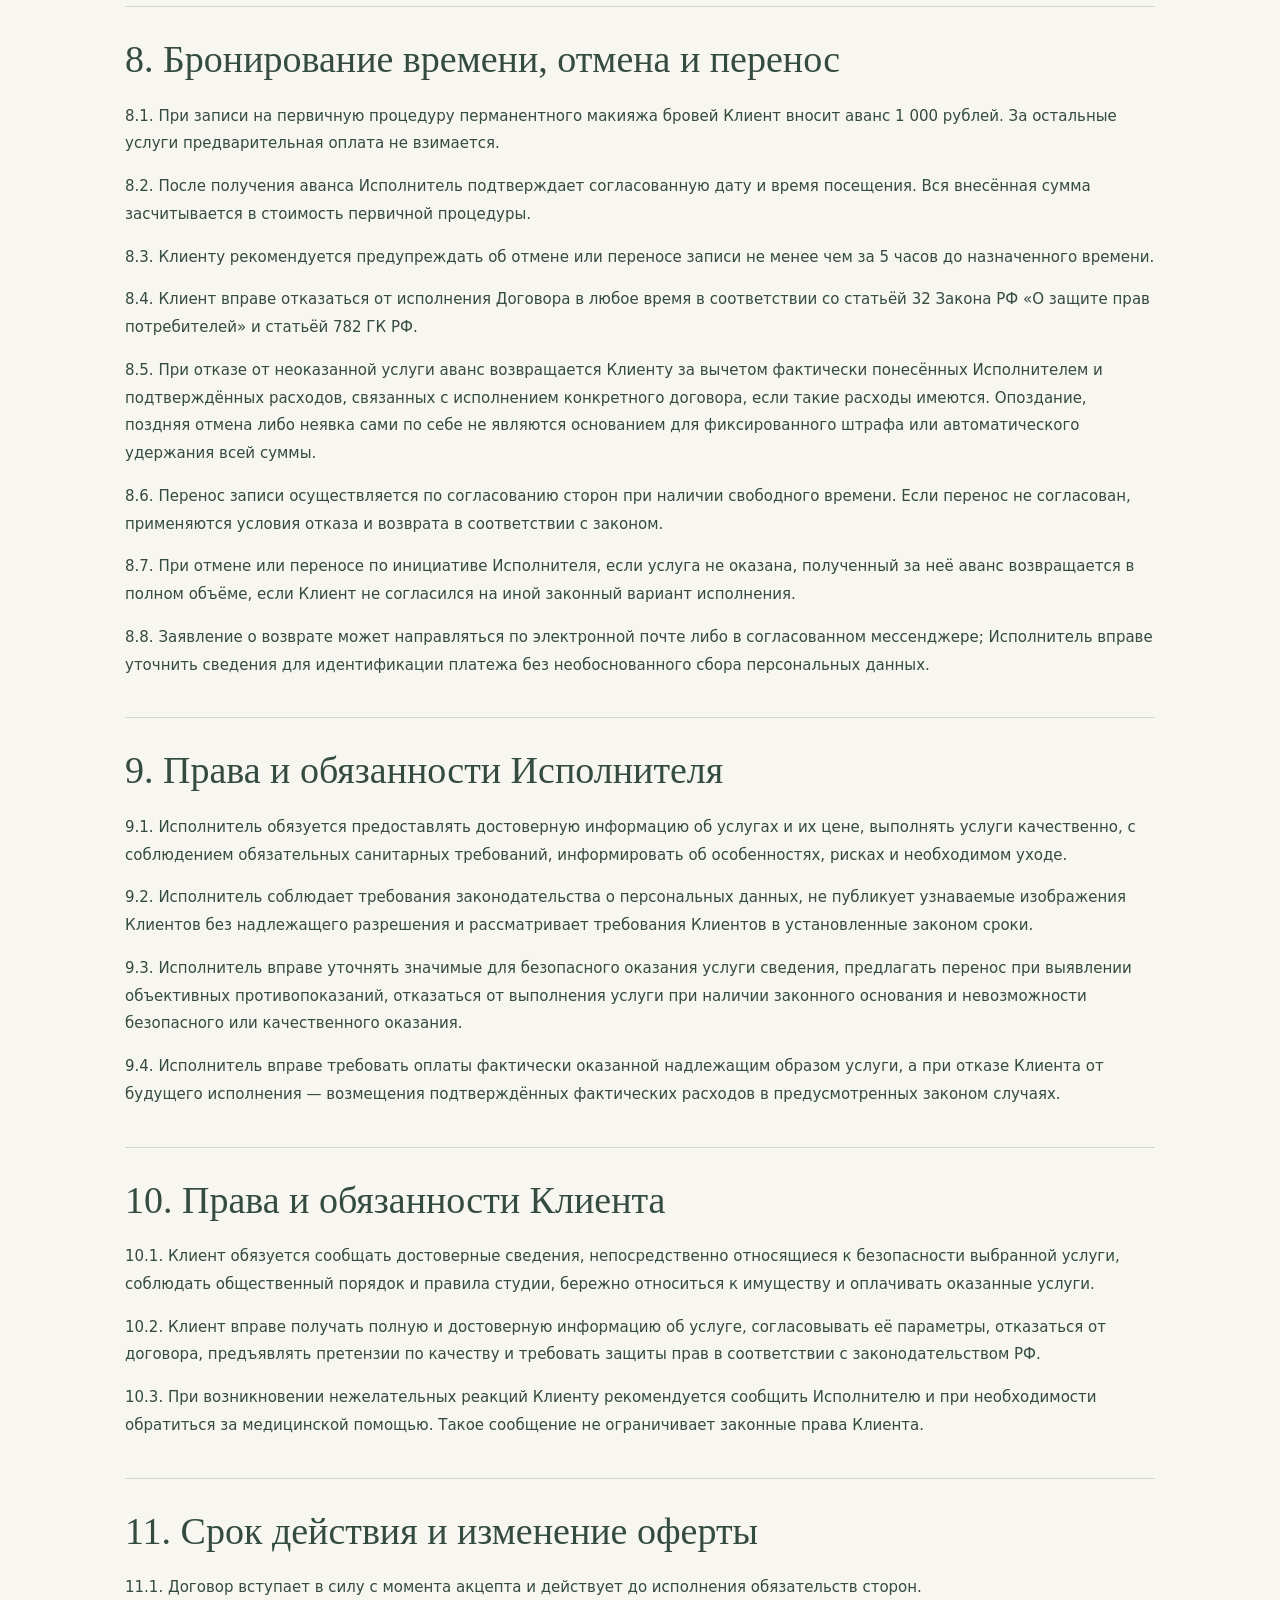
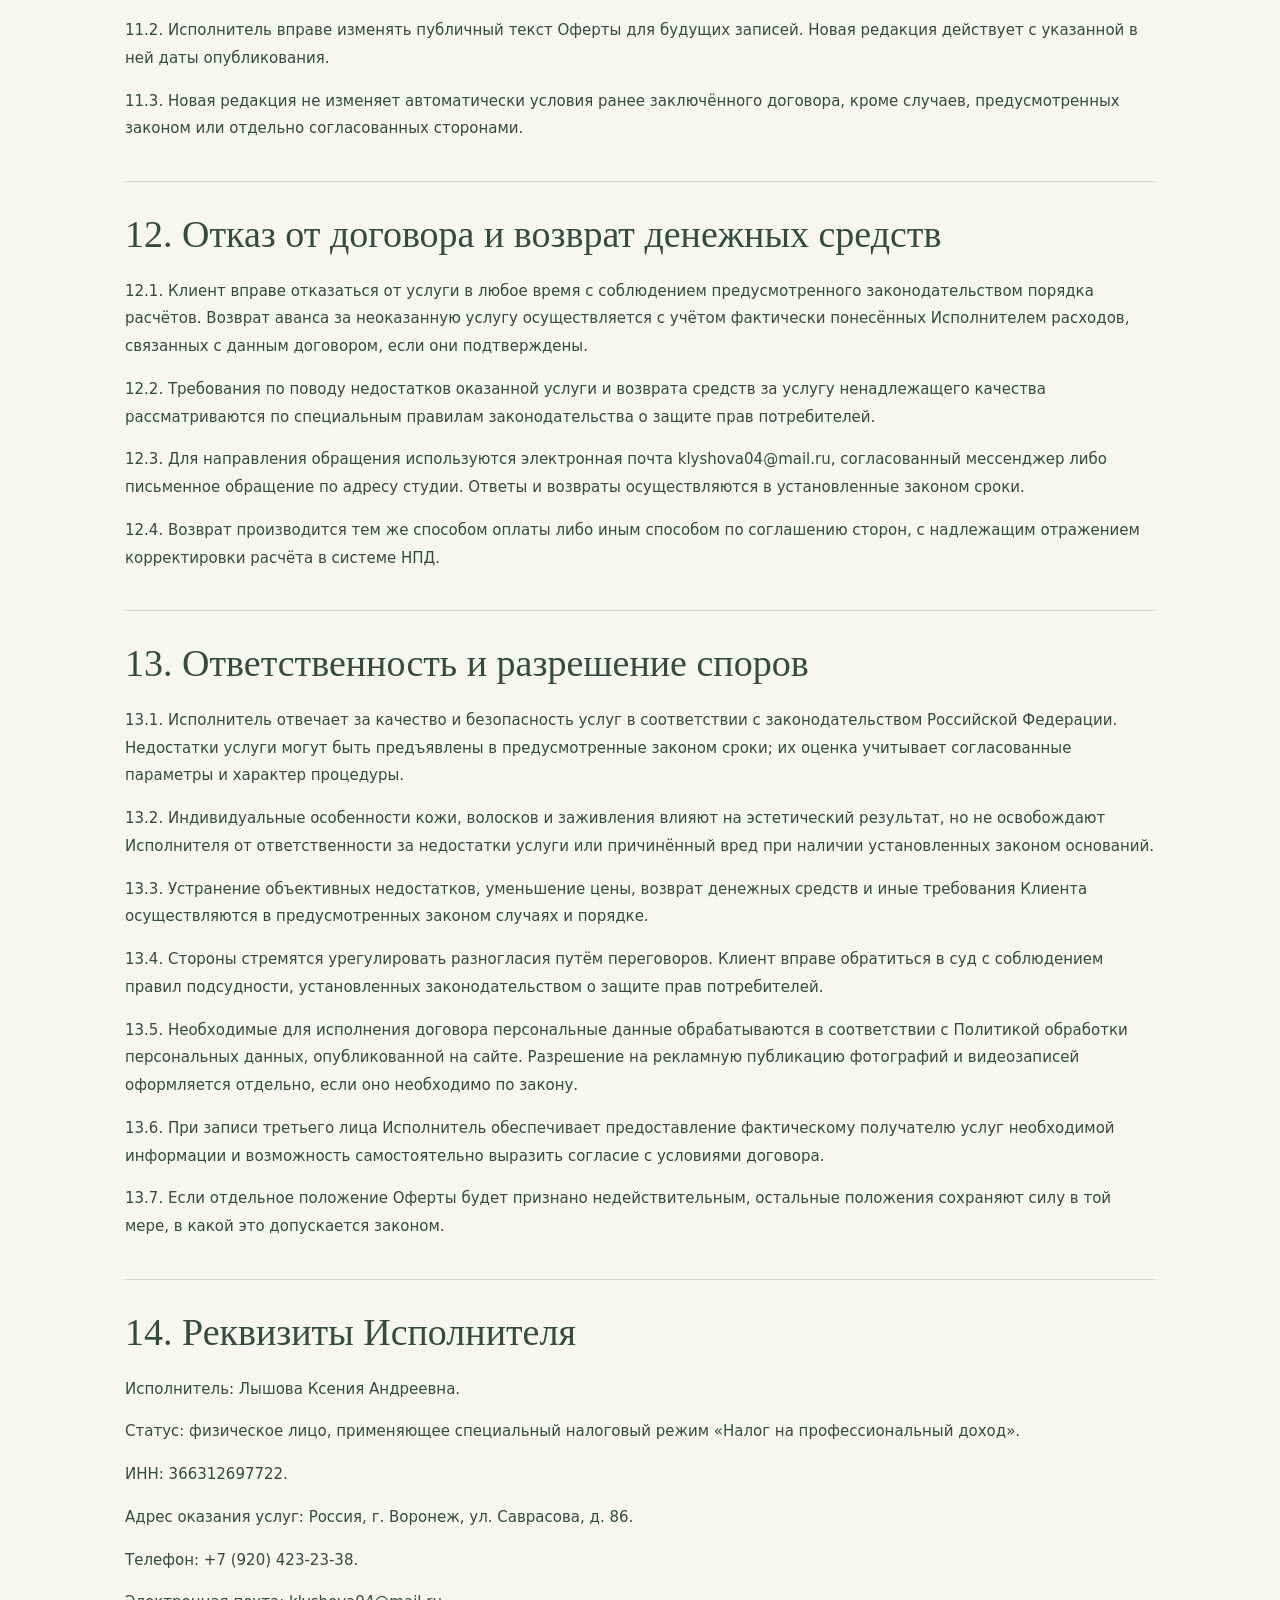
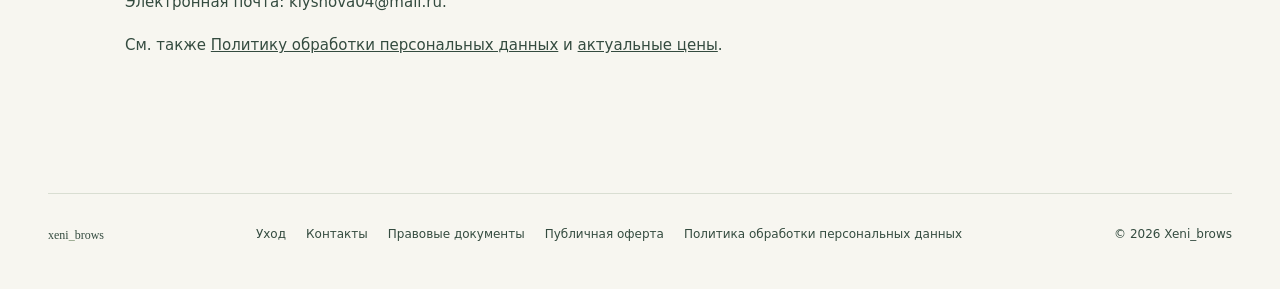
==== commit 39abbc51: "legal: remove edition labels, redundant policy URL and requested wording" ====
--- a/legal-pages/offer/index.html
+++ b/legal-pages/offer/index.html
@@ -40,7 +40,7 @@
 </style></head><body><header class="site-header wrap"><a class="wordmark" href="/" aria-label="Xeni_brows — главная">xeni<span>_</span>brows<small>БРОВИ · РЕСНИЦЫ · ОБУЧЕНИЕ</small></a><nav class="site-nav" aria-label="Основная навигация"><a href="/care/">Уход</a><a href="/services/">Услуги</a><a href="/portfolio/">Работы</a><a href="/training/">Обучения</a><a href="/about/">О мастере</a><a href="/contacts/">Записаться</a></nav></header><main id="main"><article class="wrap offer-page">
     <a class="text-link" href="/information/">← Правовая информация</a>
     <h1>Публичная <em>оферта.</em></h1>
-    <p class="offer-meta">Оферта (договор) на оказание услуг в студии Xeni_brows · редакция от 21 ноября 2026 года</p>
+    <p class="offer-meta">Оферта (договор) на оказание услуг в студии Xeni_brows</p>
     <p>Город Воронеж. Настоящий документ является предложением Лышовой Ксении Андреевны, физического лица, применяющего специальный налоговый режим «Налог на профессиональный доход», заключить договор оказания услуг на приведённых ниже условиях.</p>
     <section><h2>1. Термины и определения</h2>
       <p>1.1. Настоящая оферта (далее — «Оферта», «Договор») определяет порядок оказания услуг в студии Xeni_brows, права и обязанности сторон, условия записи, оплаты, отмены и переноса посещения.</p>
@@ -145,12 +145,12 @@
     </section>
     <section><h2>14. Реквизиты Исполнителя</h2>
       <p>Исполнитель: Лышова Ксения Андреевна.</p>
-      <p>Статус: физическое лицо, применяющее специальный налоговый режим «Налог на профессиональный доход», без регистрации в качестве ИП.</p>
+      <p>Статус: физическое лицо, применяющее специальный налоговый режим «Налог на профессиональный доход».</p>
       <p>ИНН: 366312697722.</p>
       <p>Адрес оказания услуг: Россия, г. Воронеж, ул. Саврасова, д. 86.</p>
       <p>Телефон: +7 (920) 423-23-38.</p>
       <p>Электронная почта: klyshova04@mail.ru.</p>
-      <p>Политика обработки персональных данных: https://imxeenia.github.io/privacy/</p>
+
     </section>
     <p class="offer-last">См. также <a href="/privacy/">Политику обработки персональных данных</a> и <a href="/services/">актуальные цены</a>.</p>
   </article></main><footer class="site-footer wrap"><a class="wordmark" href="/">xeni<span>_</span>brows</a><nav aria-label="Дополнительная навигация"><a href="/care/">Уход</a><a href="/contacts/">Контакты</a><a href="/information/">Правовые документы</a><a href="/offer/">Публичная оферта</a><a href="/privacy/">Политика обработки персональных данных</a></nav><span>© 2026 Xeni_brows</span></footer></body></html>
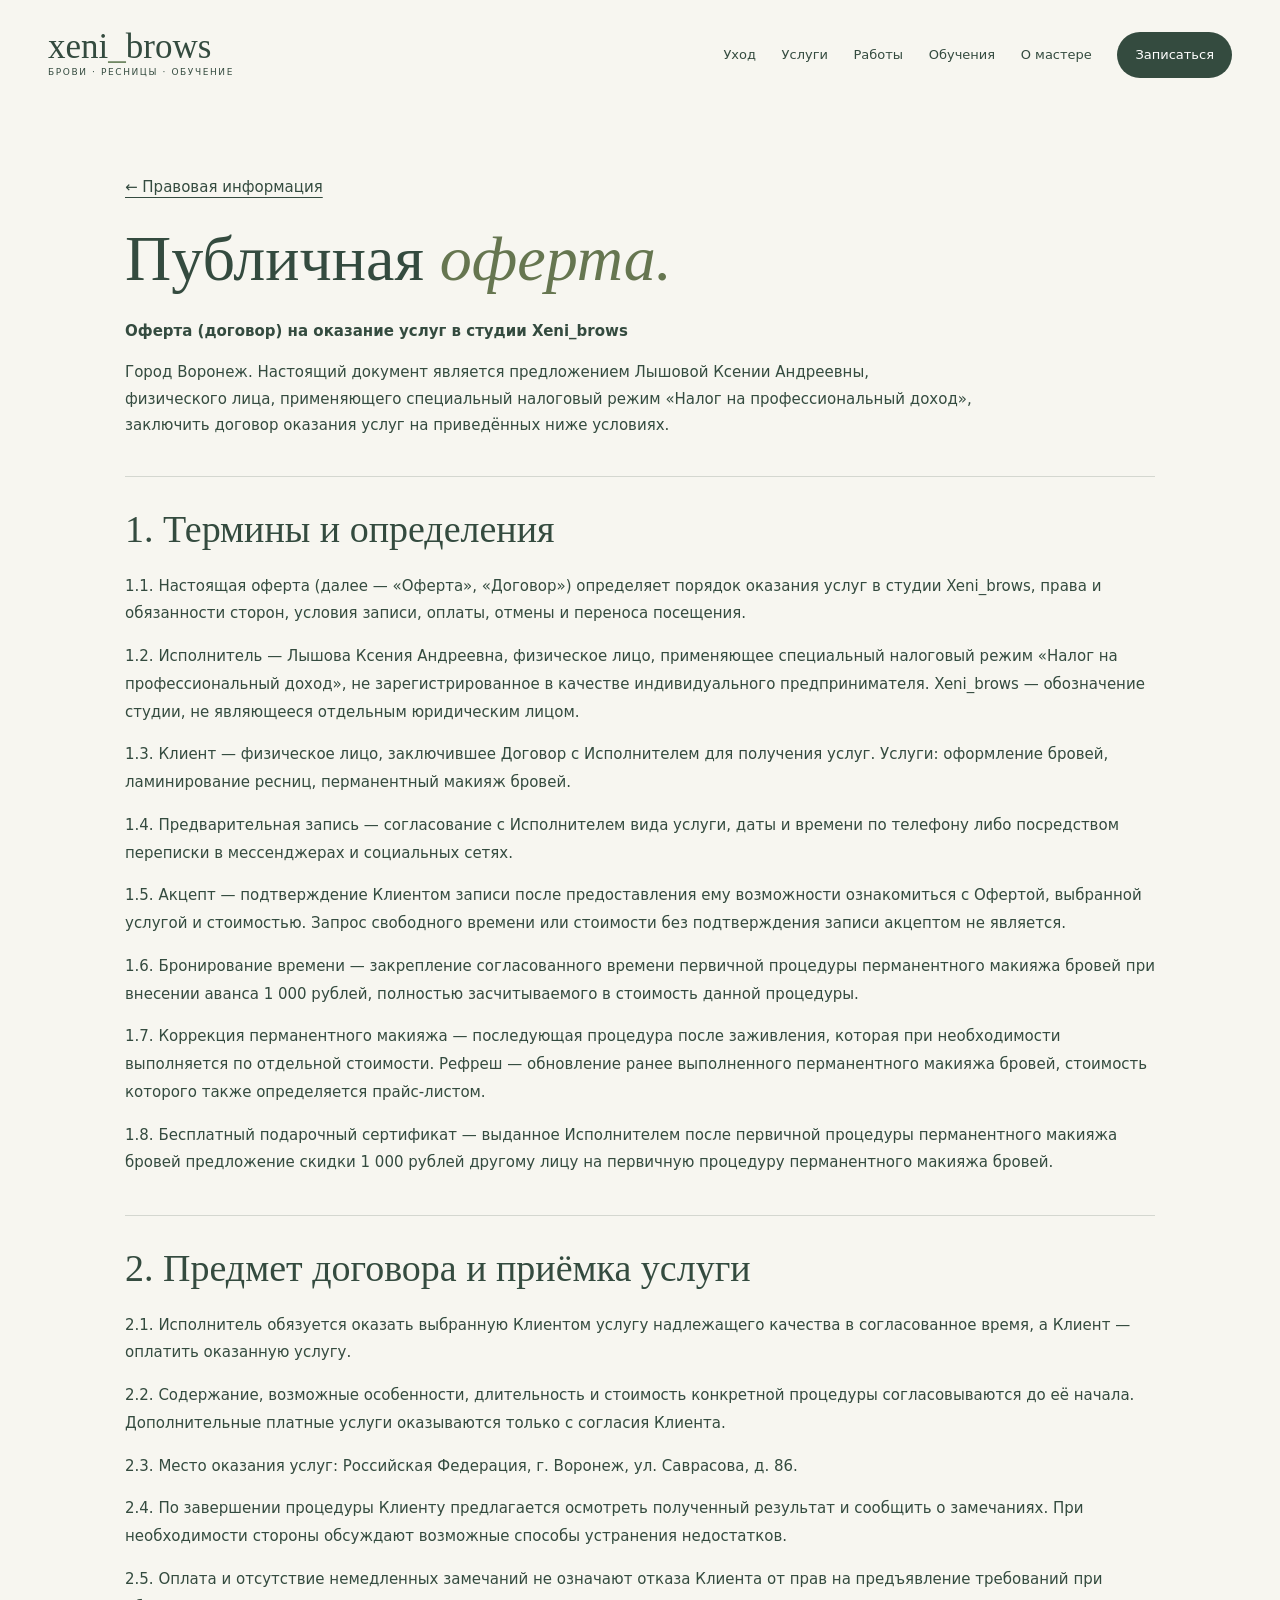
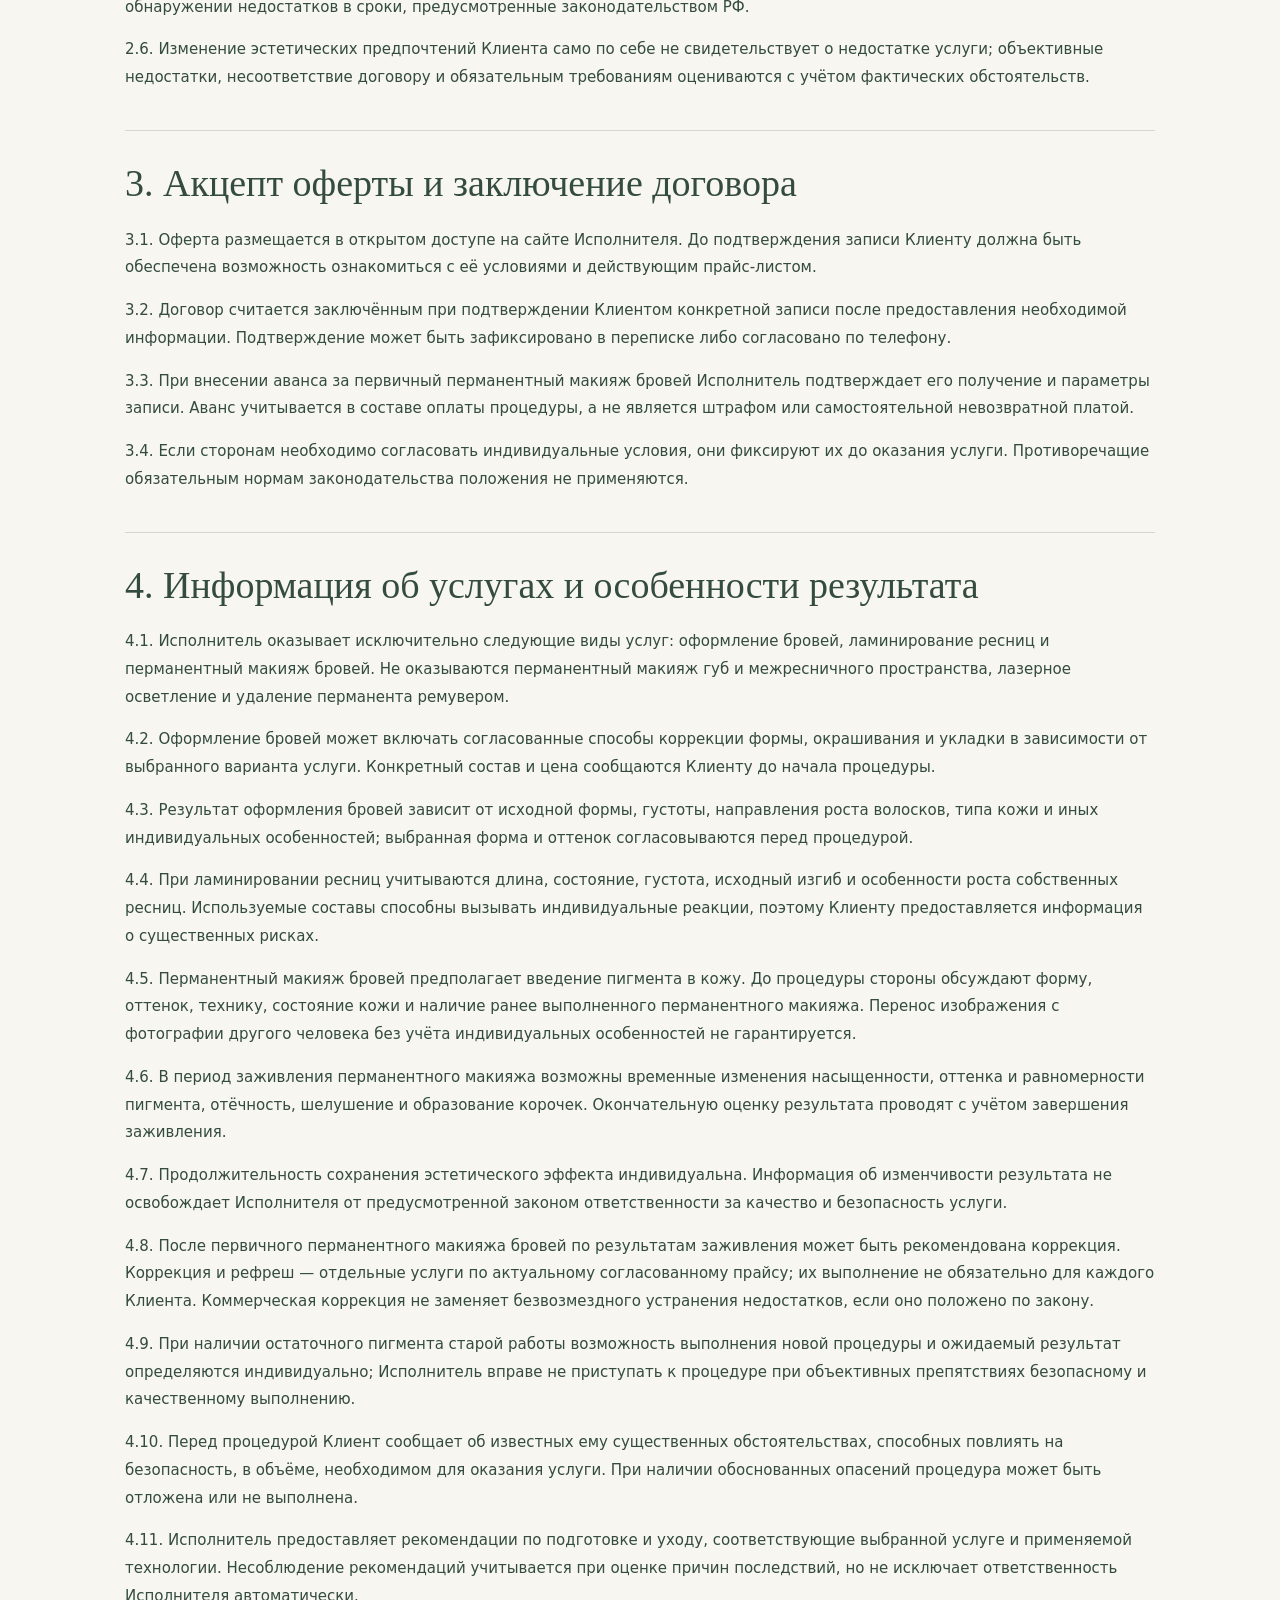
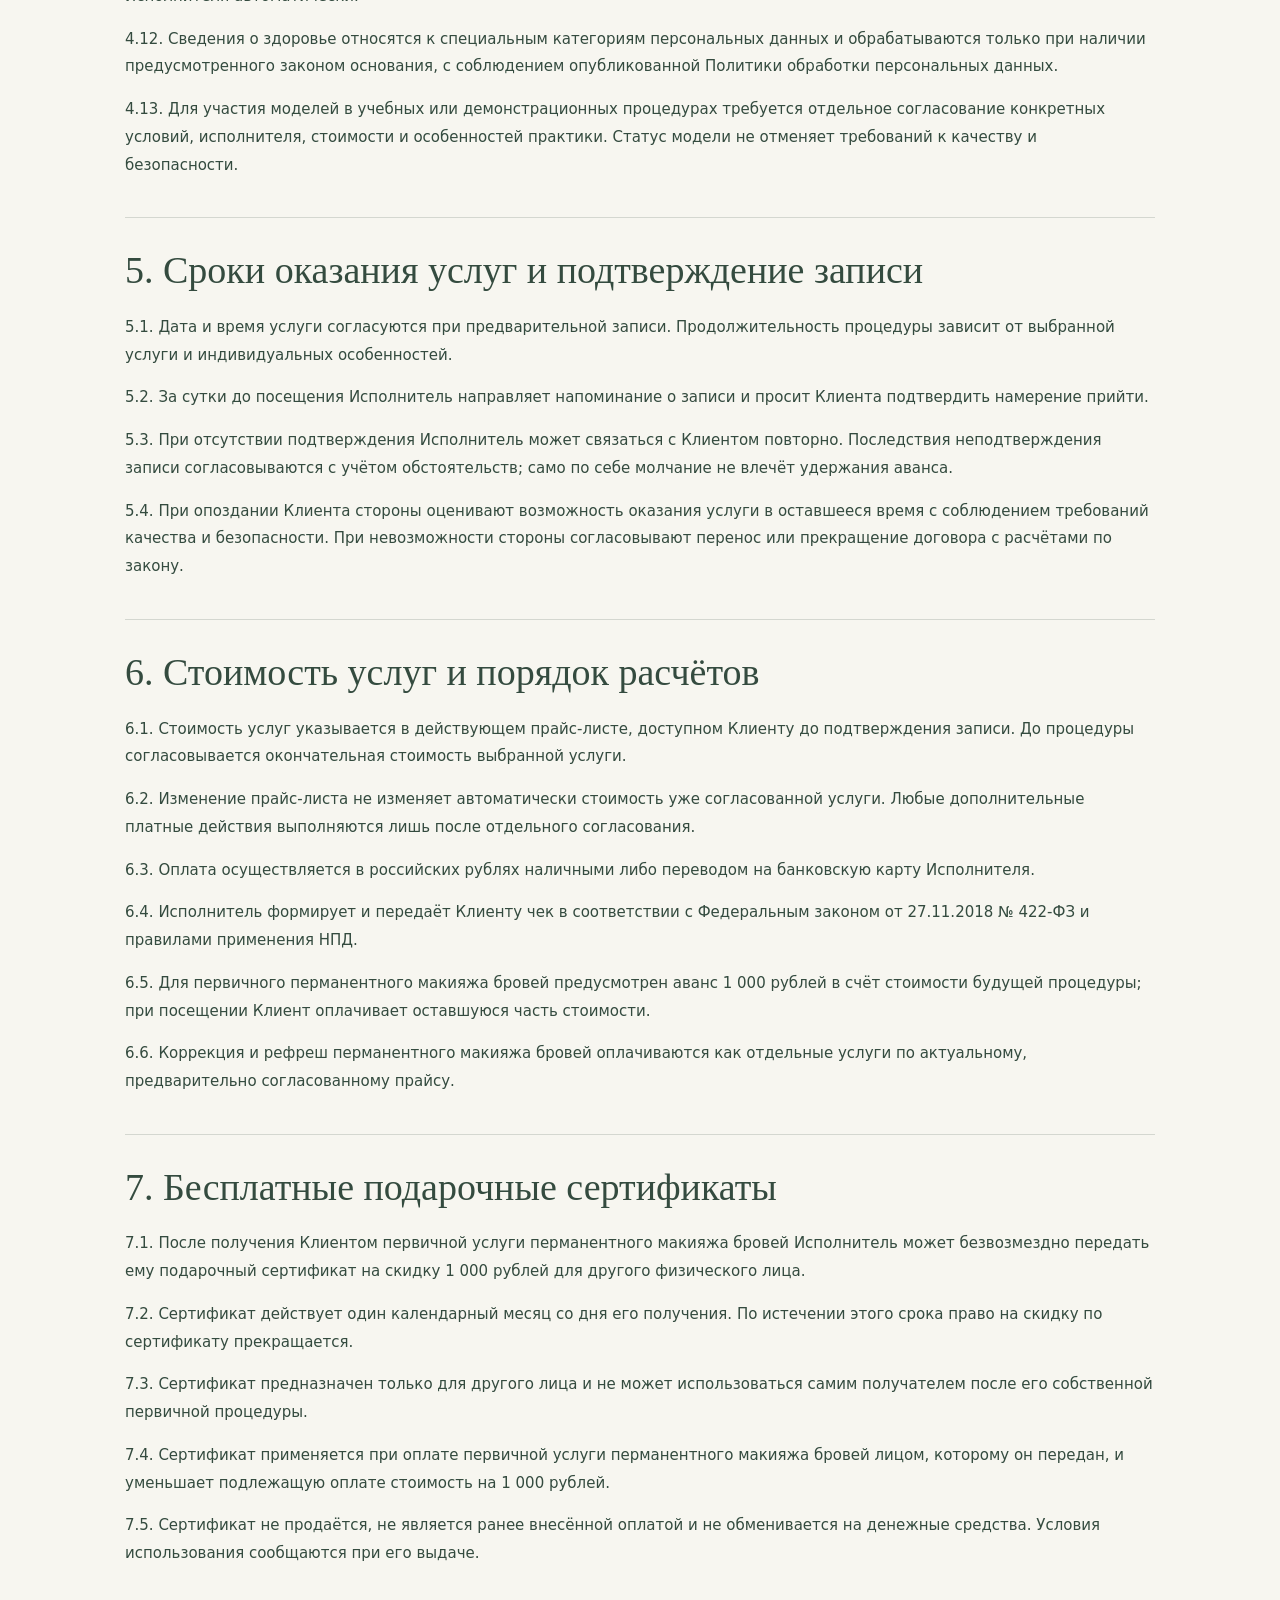
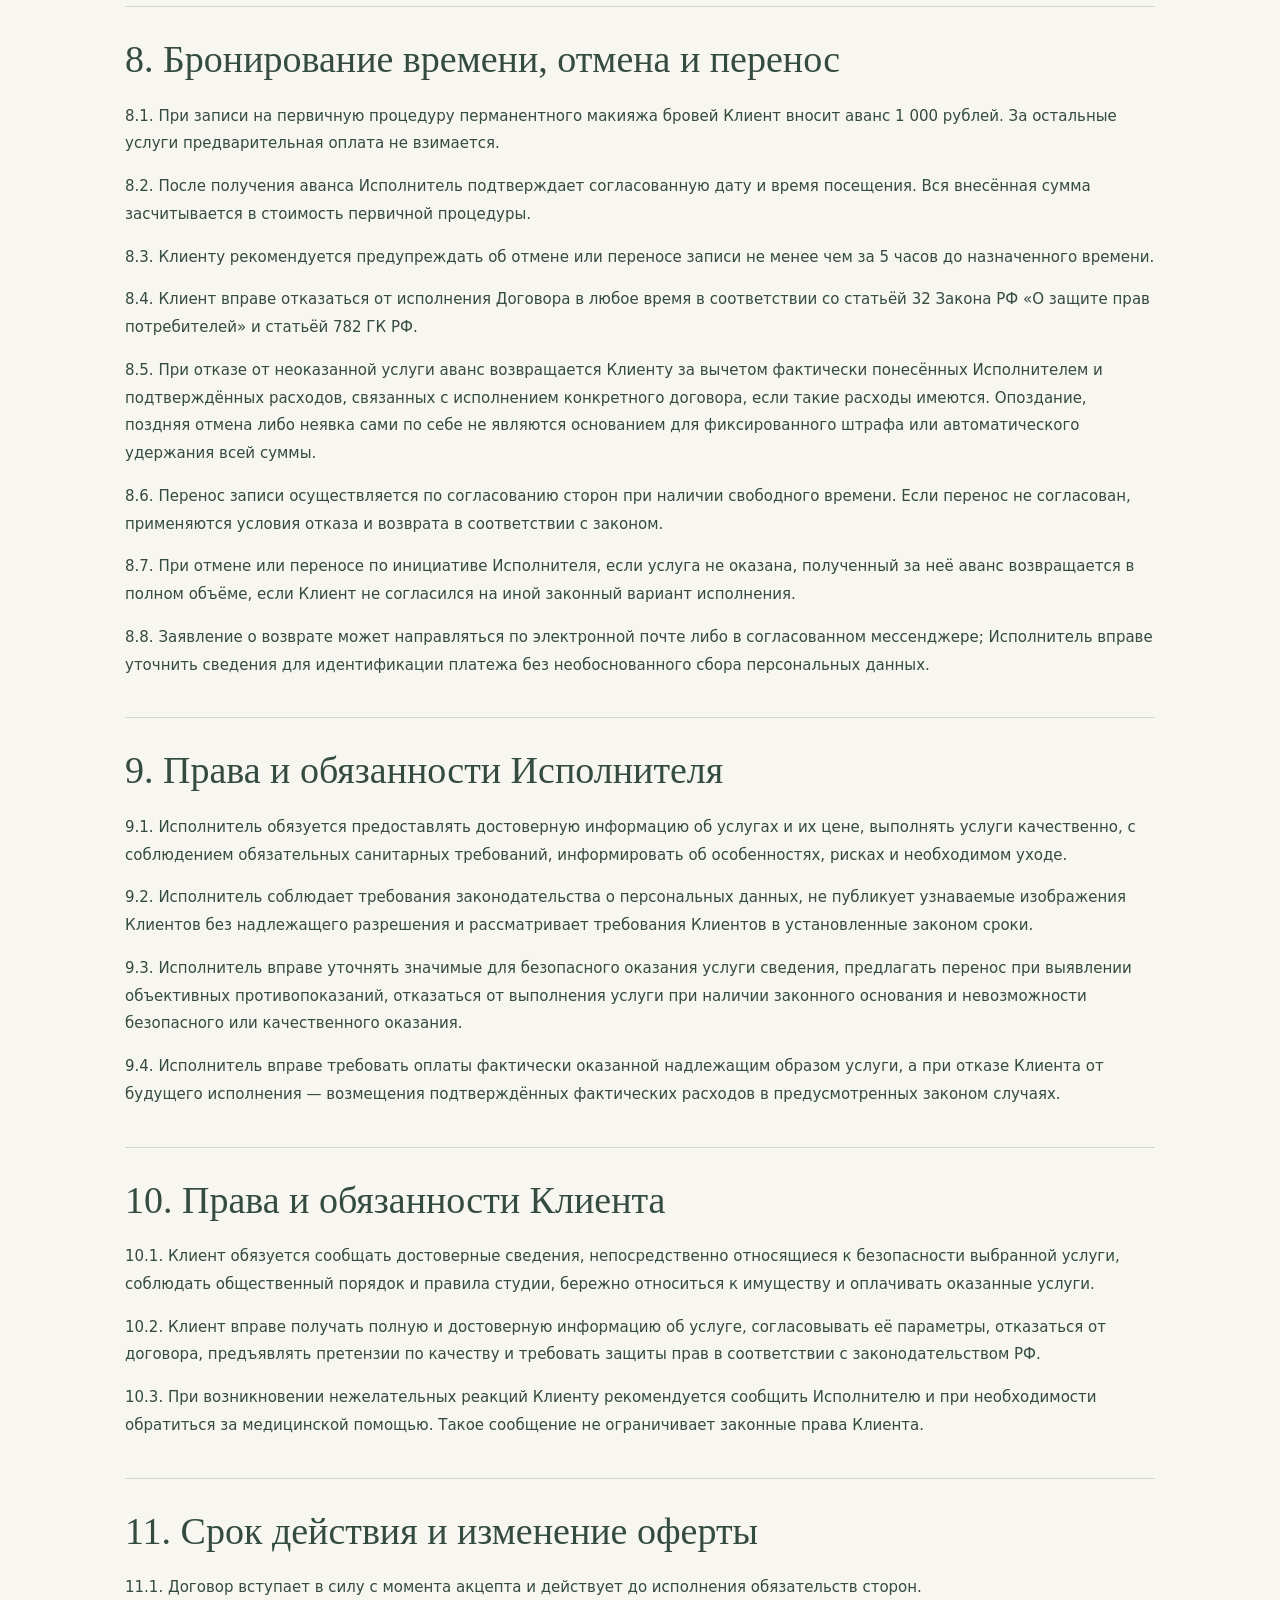
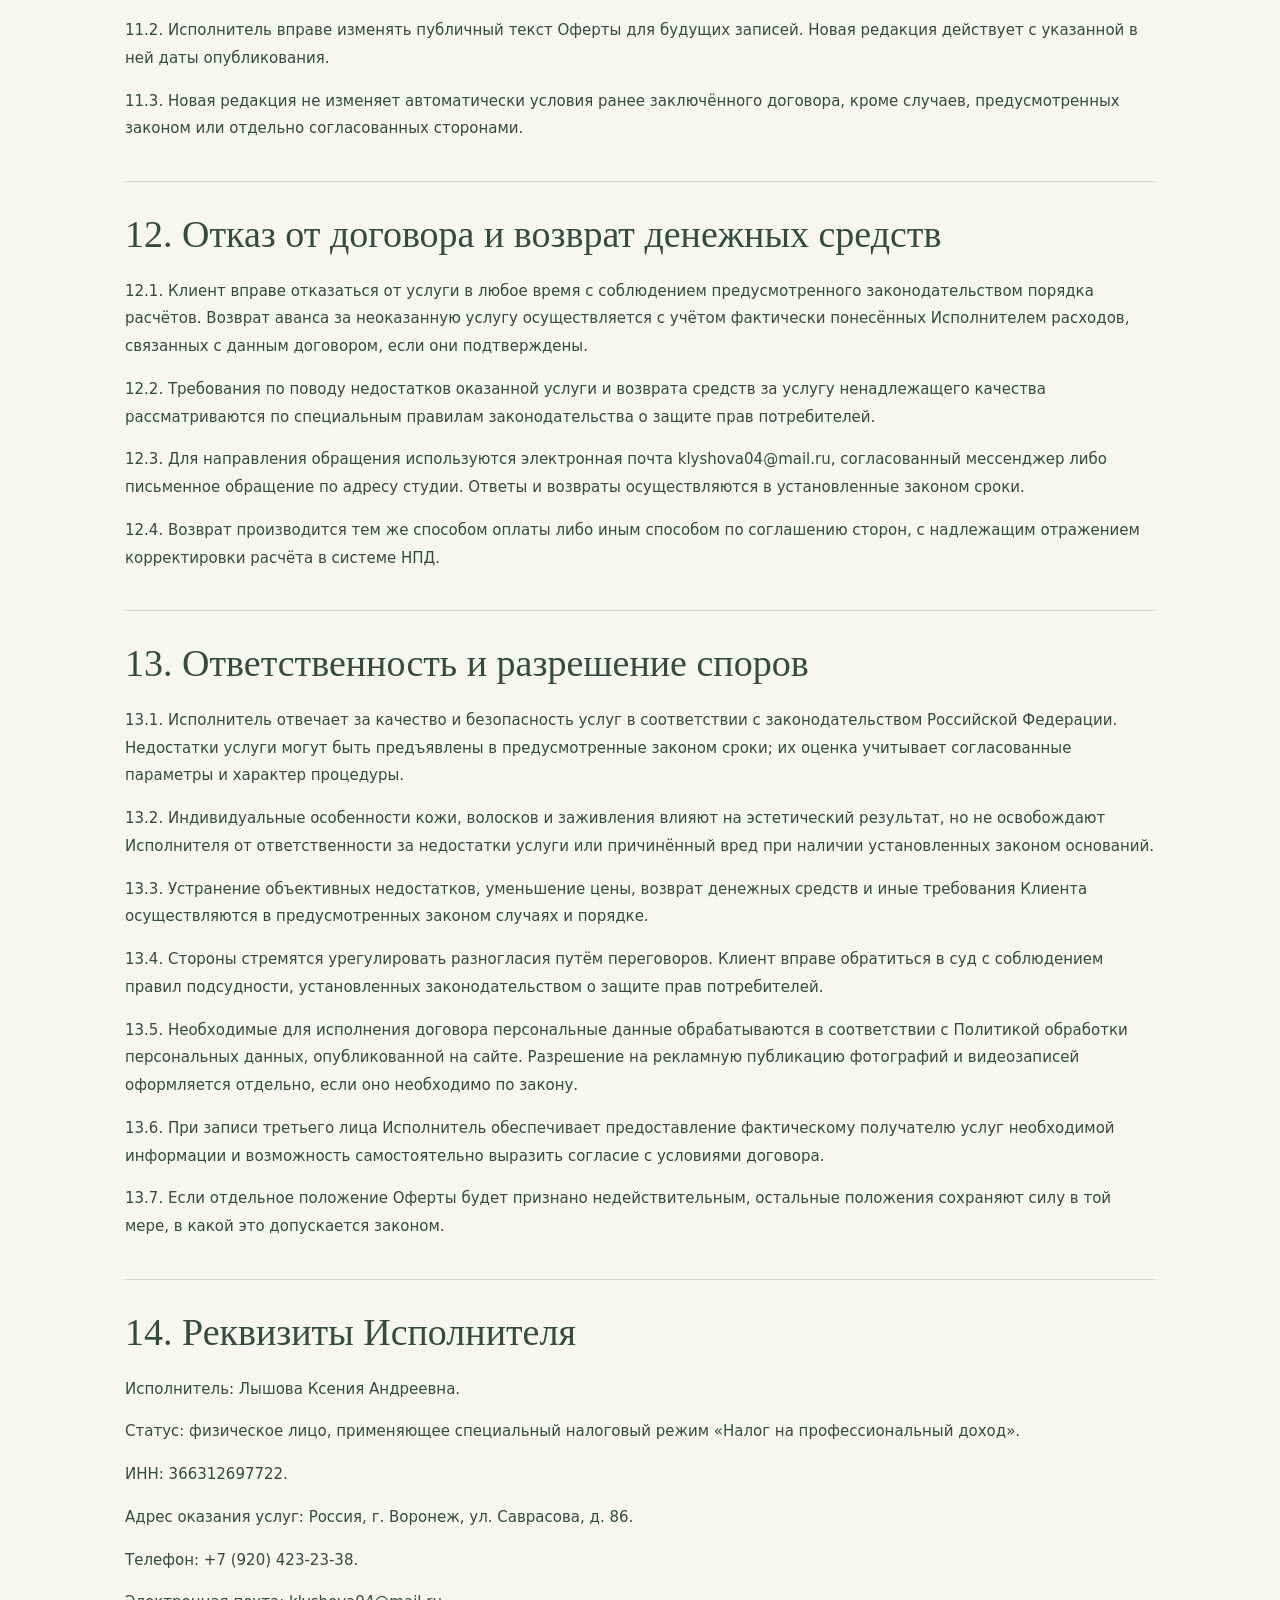
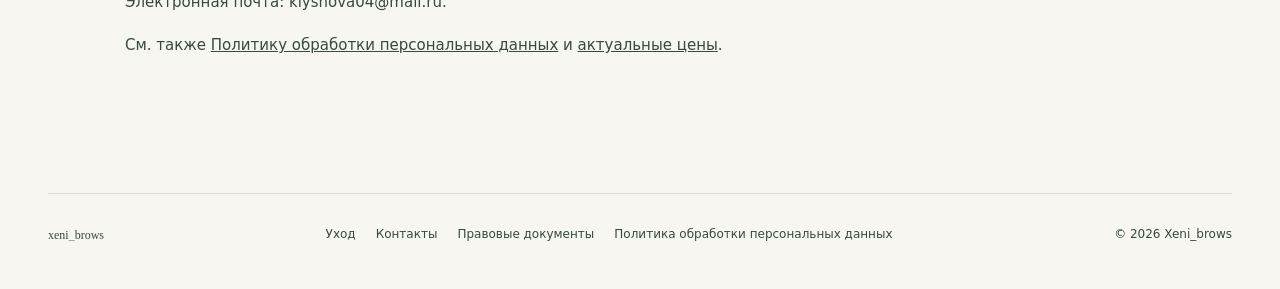
==== commit e1dd51b1: "navigation: keep offer nested under Legal Documents, remove redundant footer link" ====
--- a/legal-pages/offer/index.html
+++ b/legal-pages/offer/index.html
@@ -153,4 +153,4 @@
 
     </section>
     <p class="offer-last">См. также <a href="/privacy/">Политику обработки персональных данных</a> и <a href="/services/">актуальные цены</a>.</p>
-  </article></main><footer class="site-footer wrap"><a class="wordmark" href="/">xeni<span>_</span>brows</a><nav aria-label="Дополнительная навигация"><a href="/care/">Уход</a><a href="/contacts/">Контакты</a><a href="/information/">Правовые документы</a><a href="/offer/">Публичная оферта</a><a href="/privacy/">Политика обработки персональных данных</a></nav><span>© 2026 Xeni_brows</span></footer></body></html>+  </article></main><footer class="site-footer wrap"><a class="wordmark" href="/">xeni<span>_</span>brows</a><nav aria-label="Дополнительная навигация"><a href="/care/">Уход</a><a href="/contacts/">Контакты</a><a href="/information/">Правовые документы</a><a href="/privacy/">Политика обработки персональных данных</a></nav><span>© 2026 Xeni_brows</span></footer></body></html>
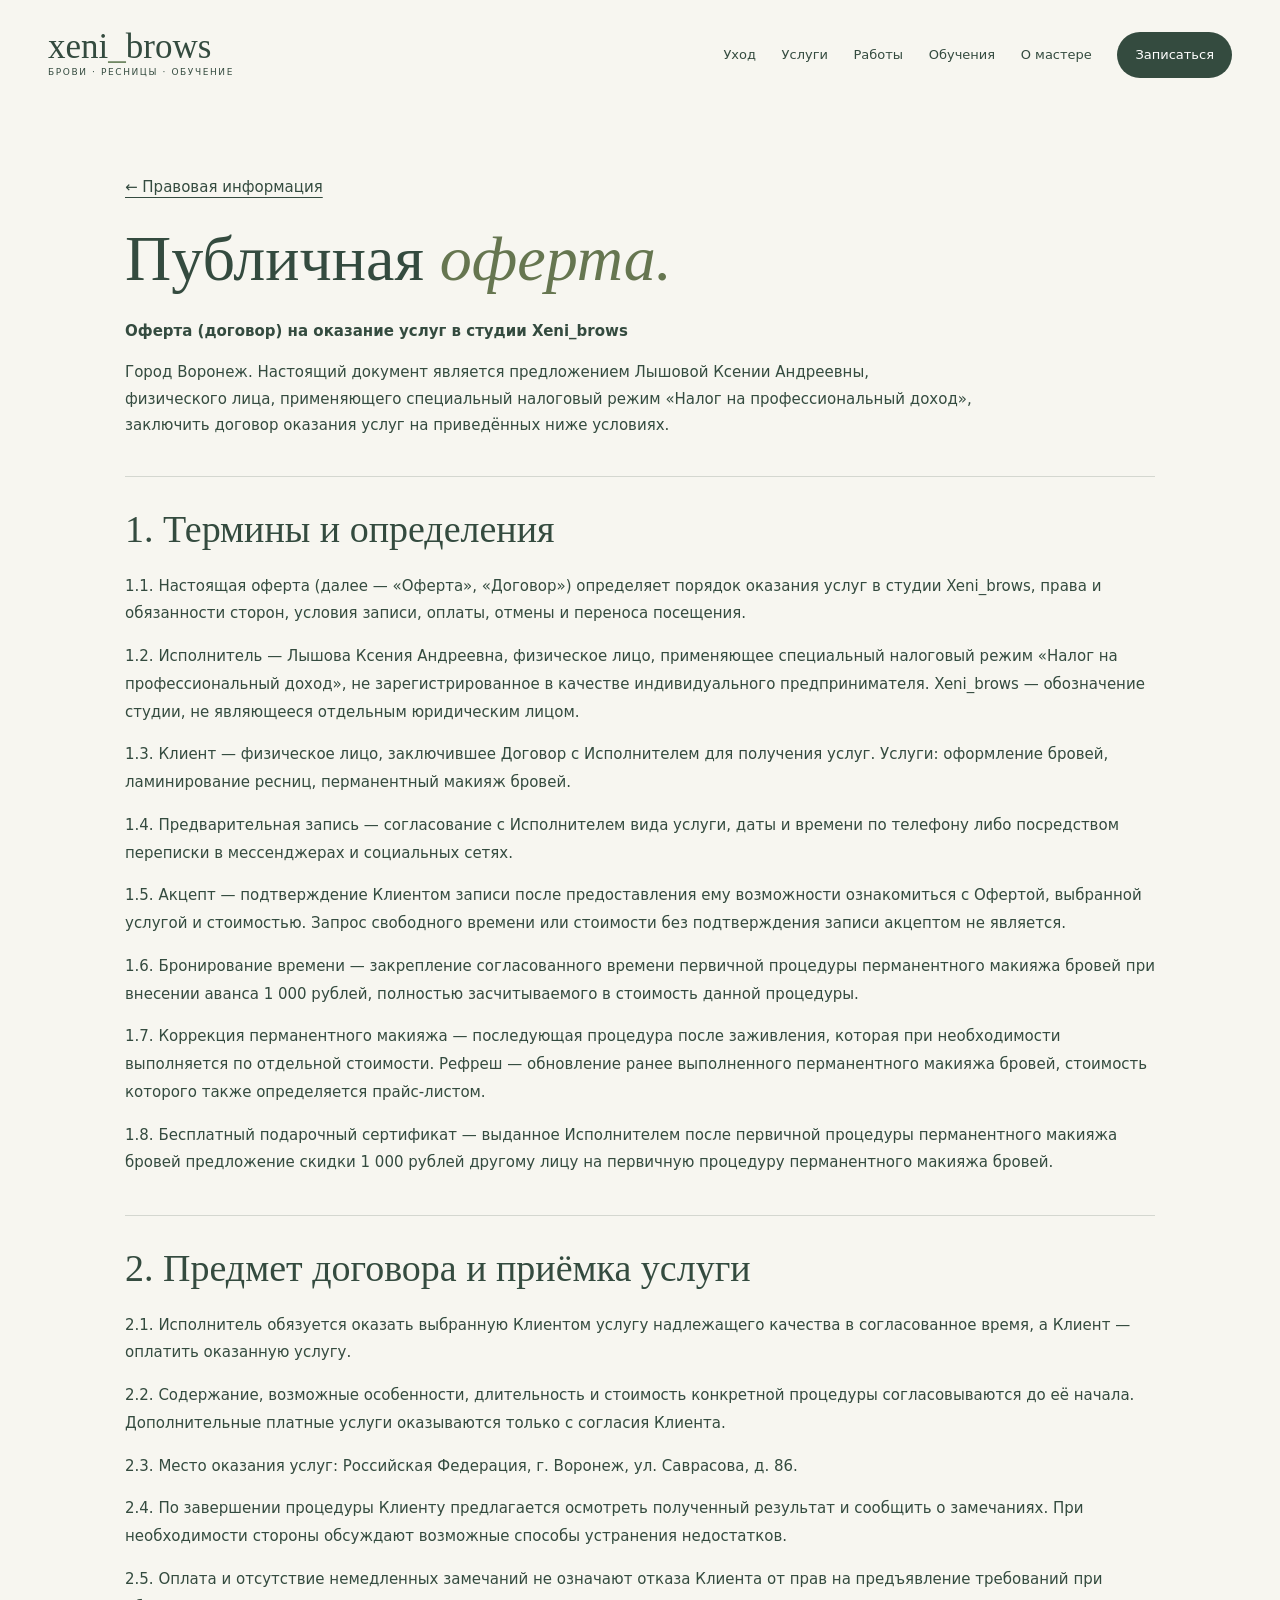
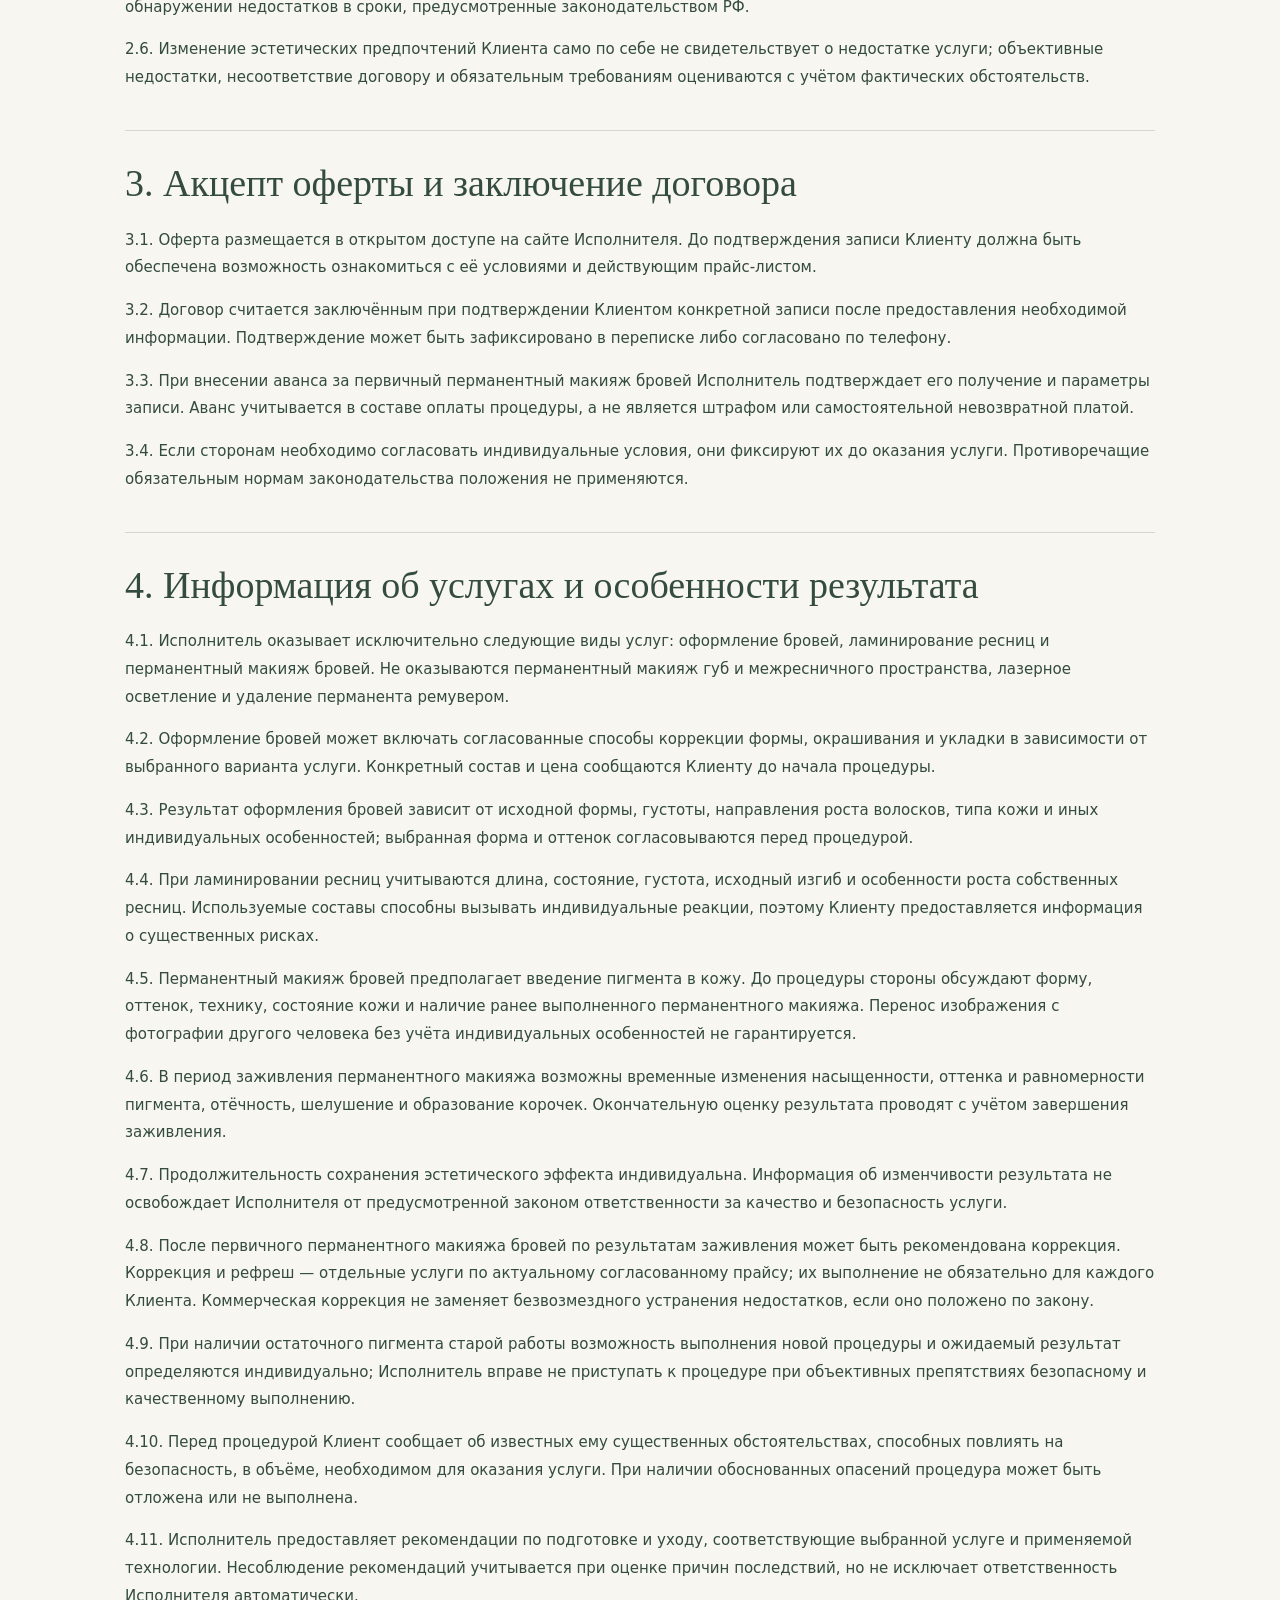
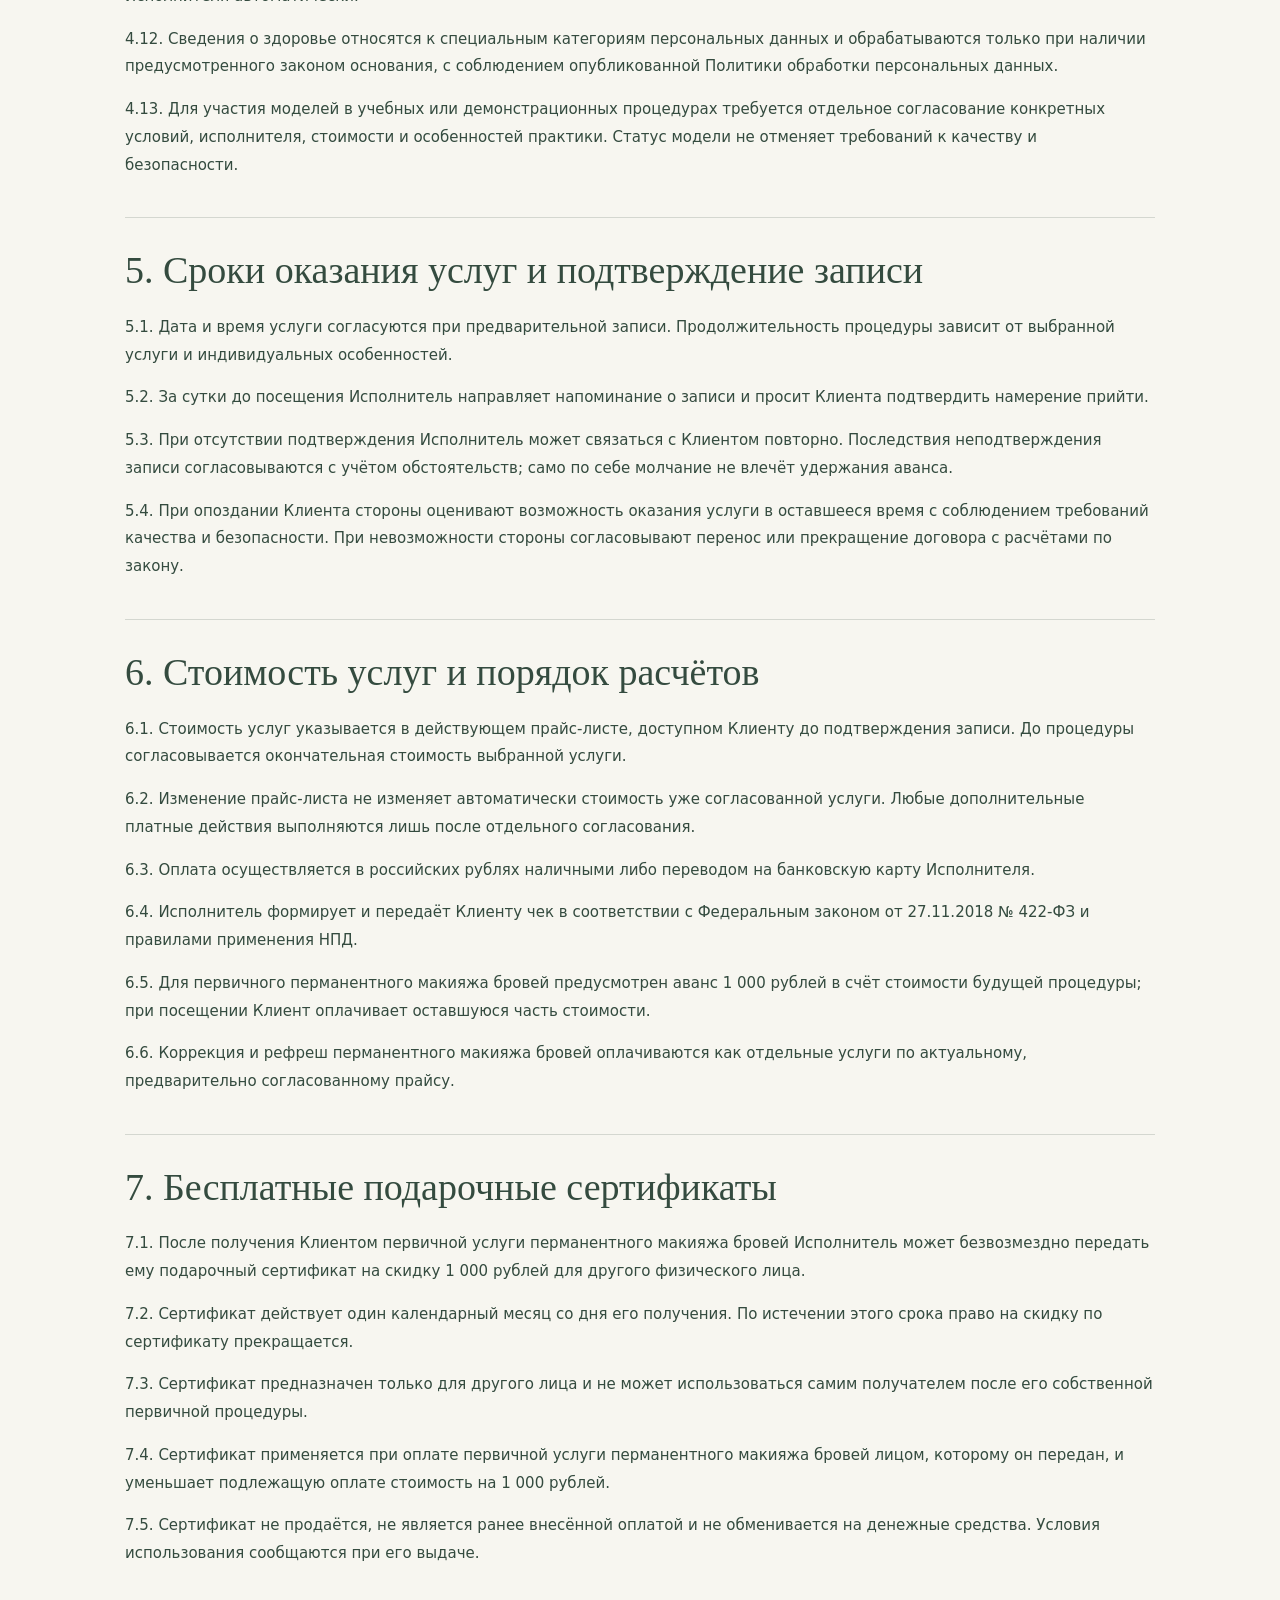
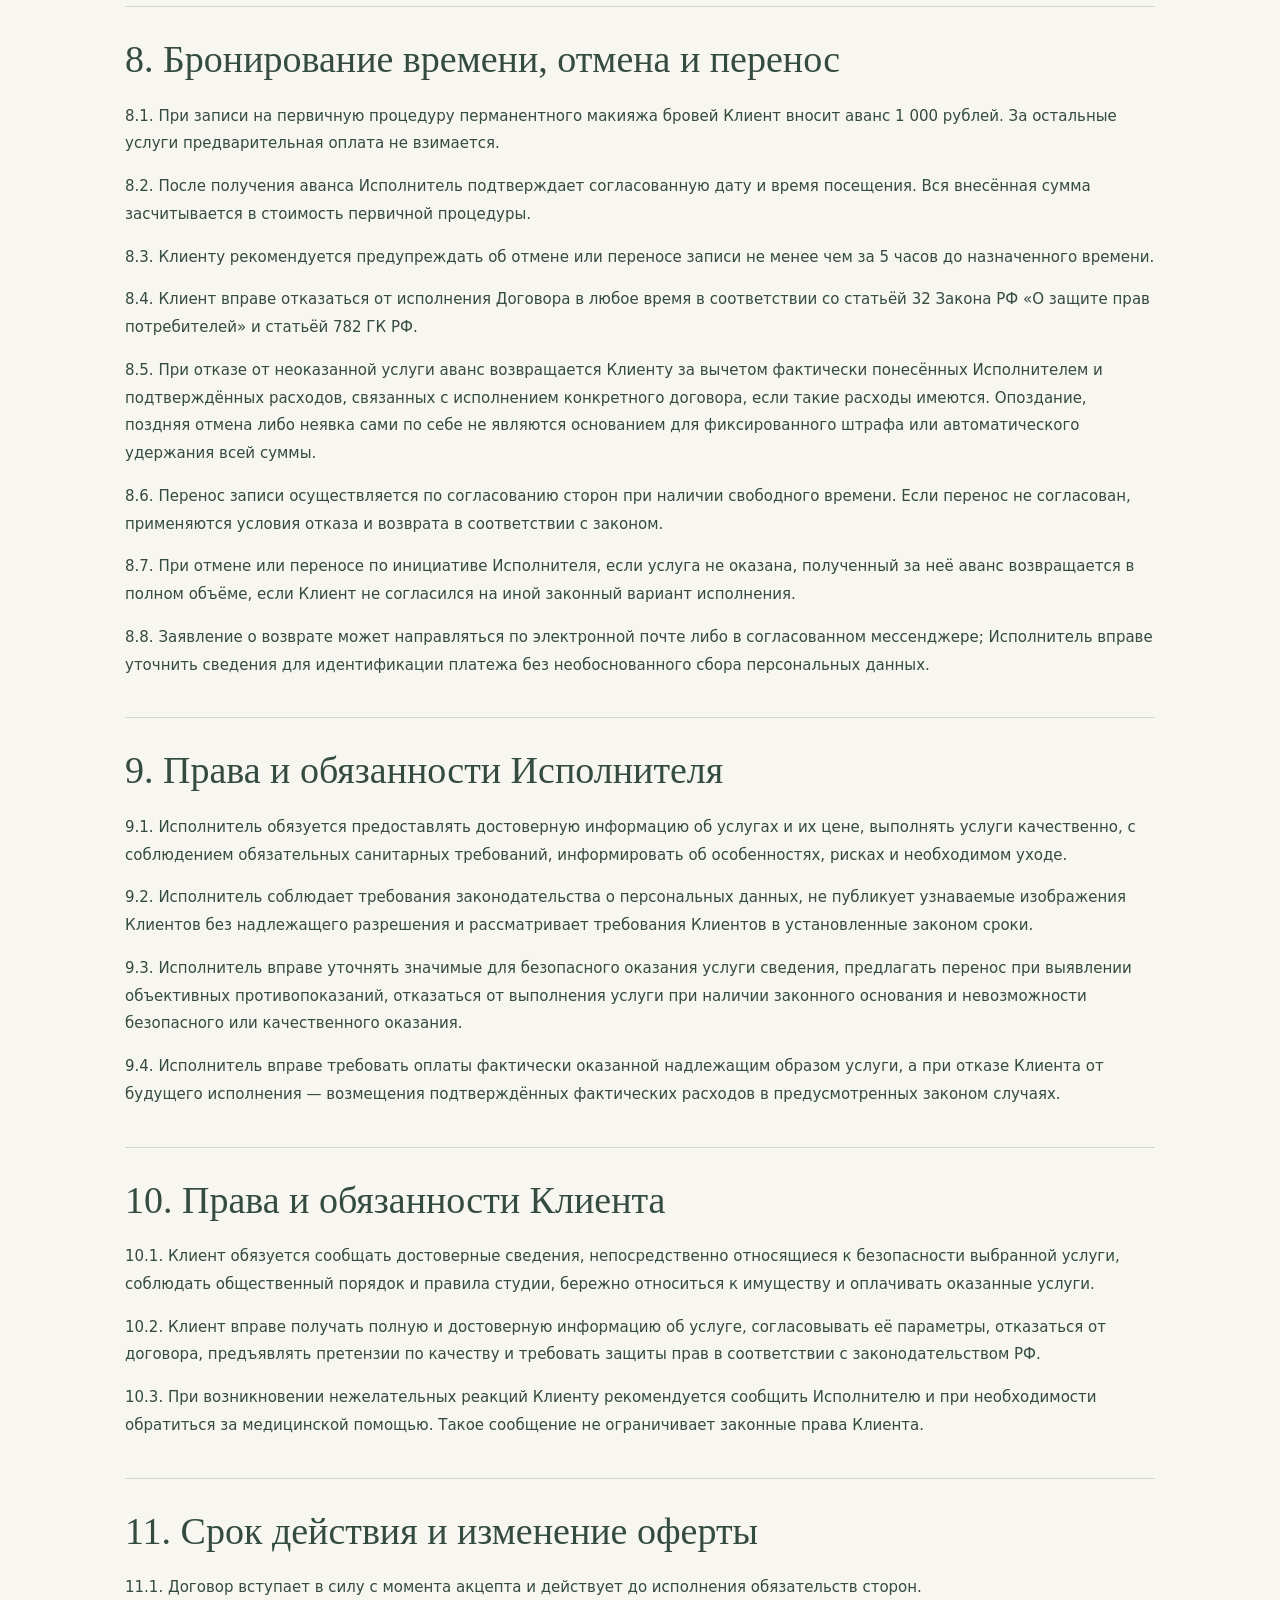
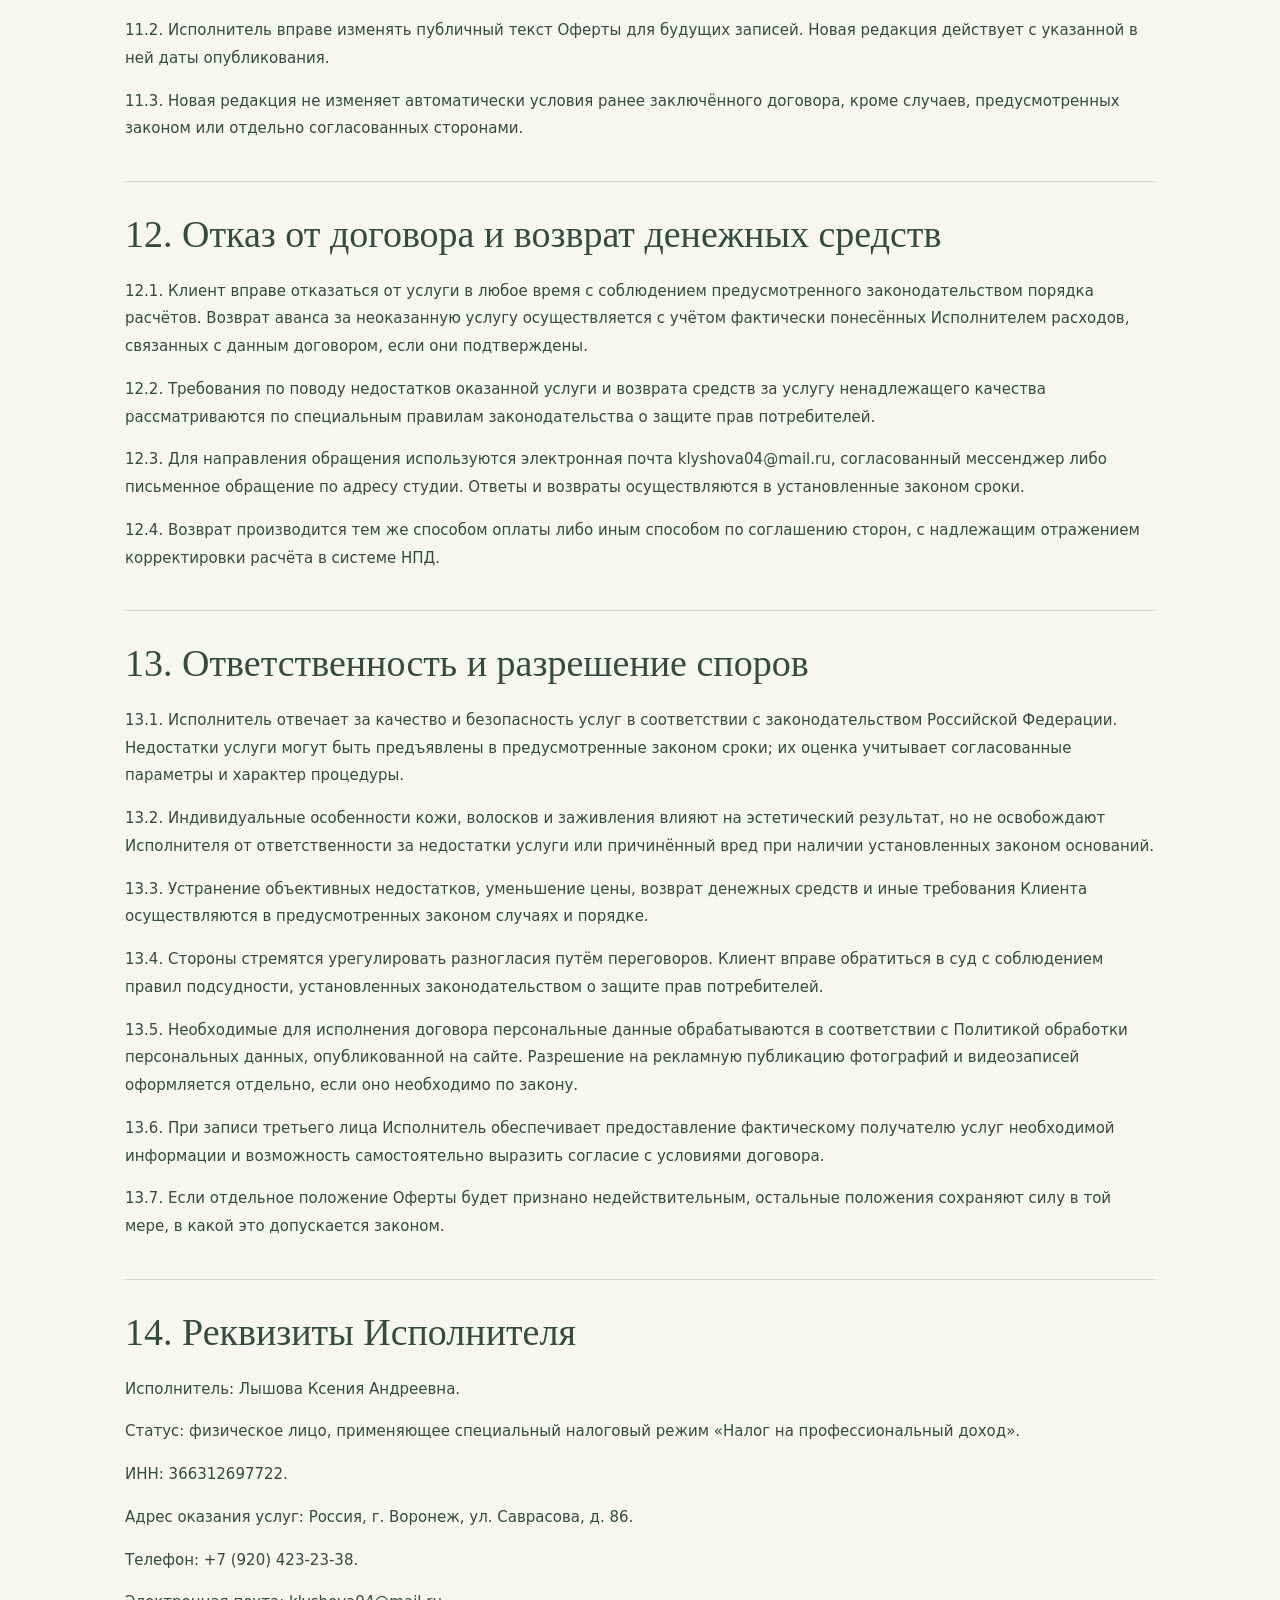
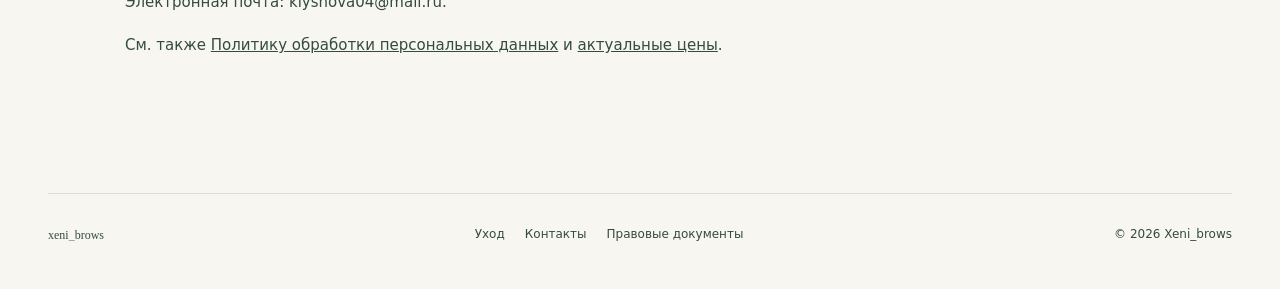
==== commit e2ba1fc9: "navigation: standardize footer to Care, Contacts and Legal Documents only" ====
--- a/legal-pages/offer/index.html
+++ b/legal-pages/offer/index.html
@@ -153,4 +153,4 @@
 
     </section>
     <p class="offer-last">См. также <a href="/privacy/">Политику обработки персональных данных</a> и <a href="/services/">актуальные цены</a>.</p>
-  </article></main><footer class="site-footer wrap"><a class="wordmark" href="/">xeni<span>_</span>brows</a><nav aria-label="Дополнительная навигация"><a href="/care/">Уход</a><a href="/contacts/">Контакты</a><a href="/information/">Правовые документы</a><a href="/privacy/">Политика обработки персональных данных</a></nav><span>© 2026 Xeni_brows</span></footer></body></html>+  </article></main><footer class="site-footer wrap"><a class="wordmark" href="/">xeni<span>_</span>brows</a><nav aria-label="Дополнительная навигация"><a href="/care/">Уход</a><a href="/contacts/">Контакты</a><a href="/information/">Правовые документы</a></nav><span>© 2026 Xeni_brows</span></footer></body></html>
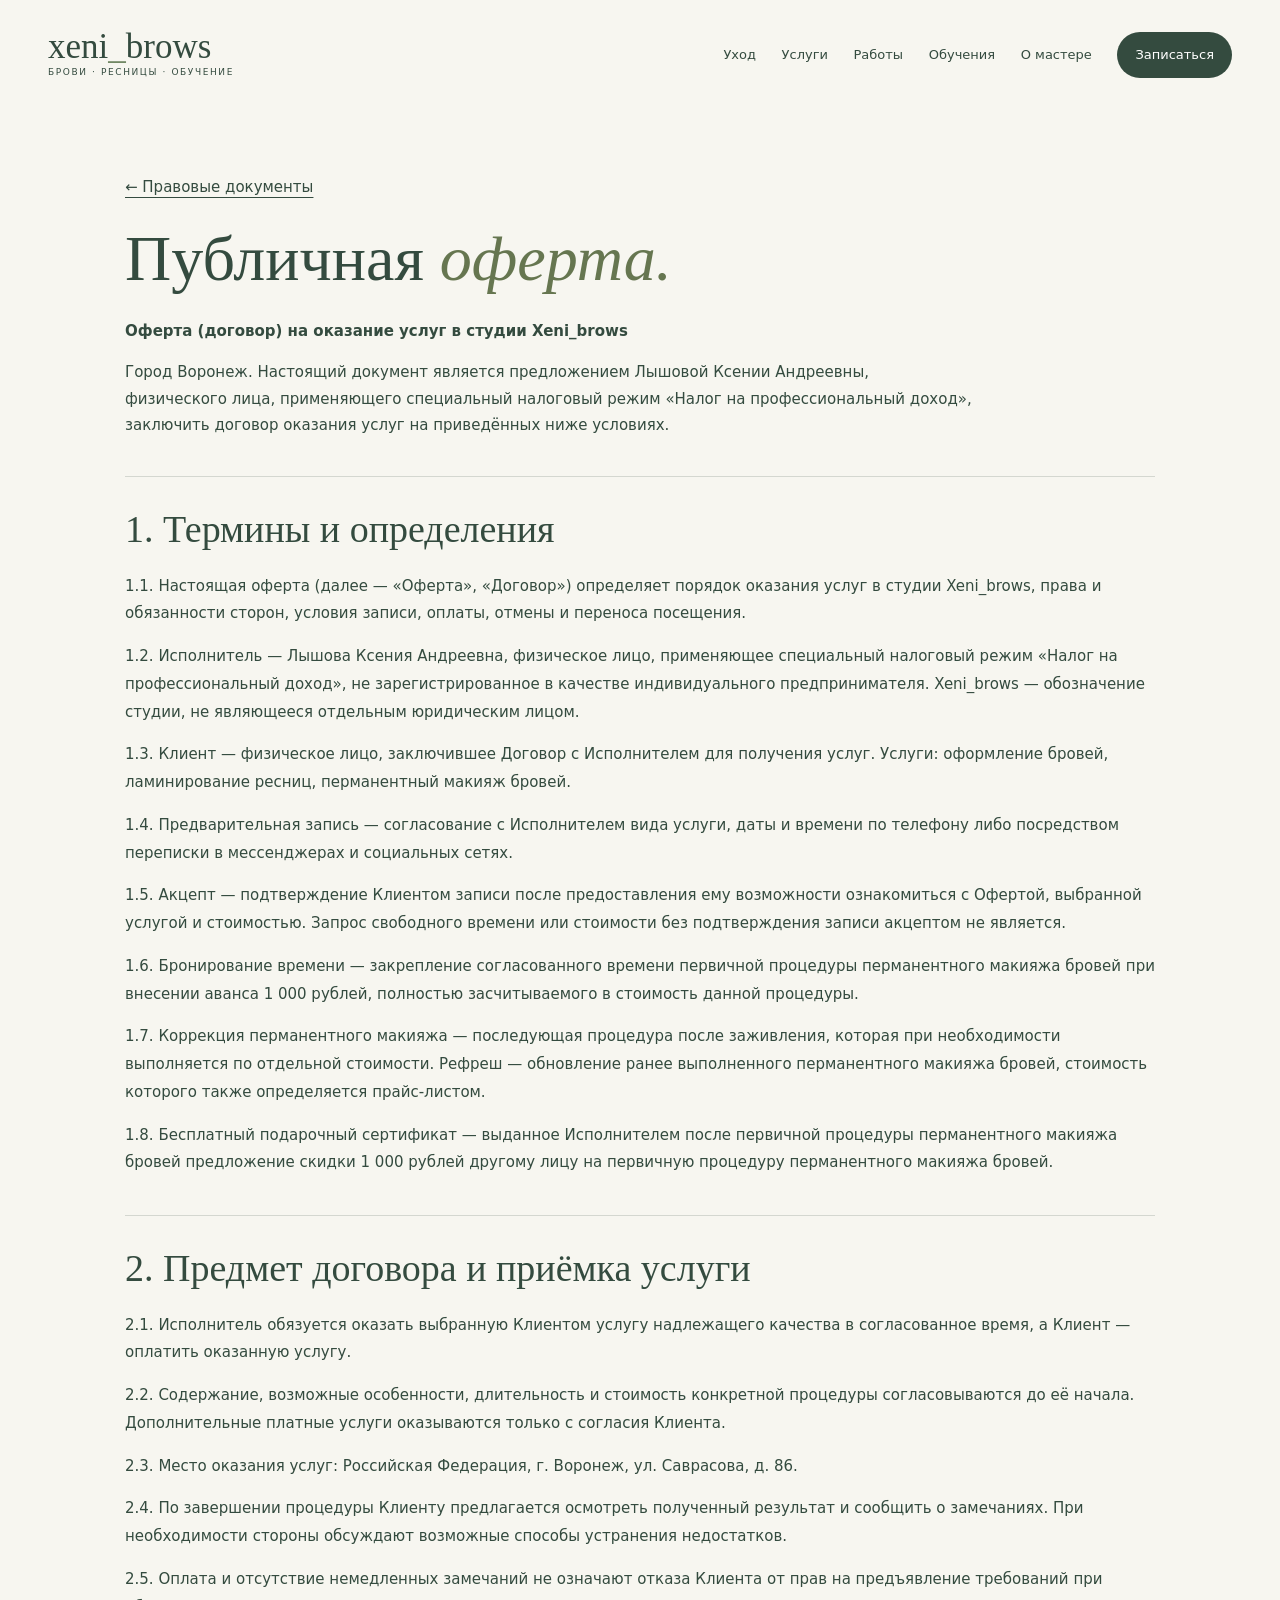
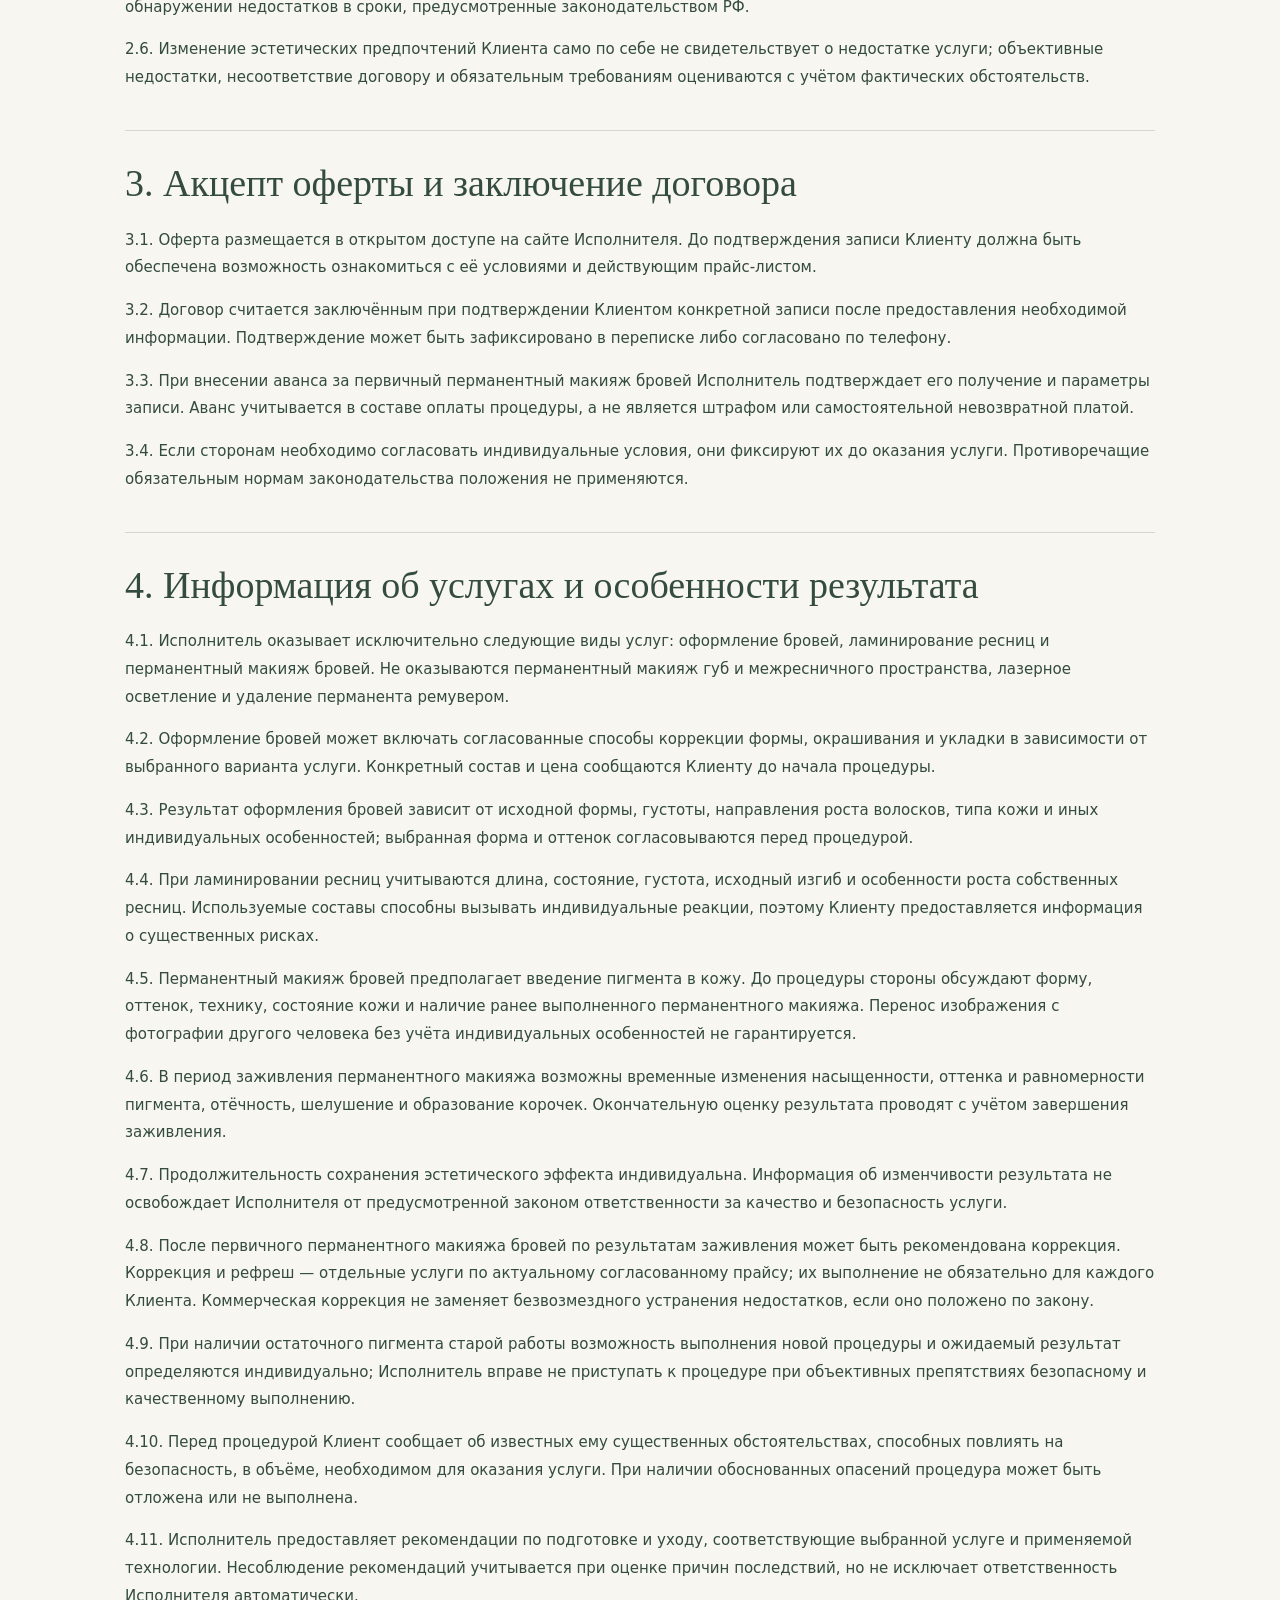
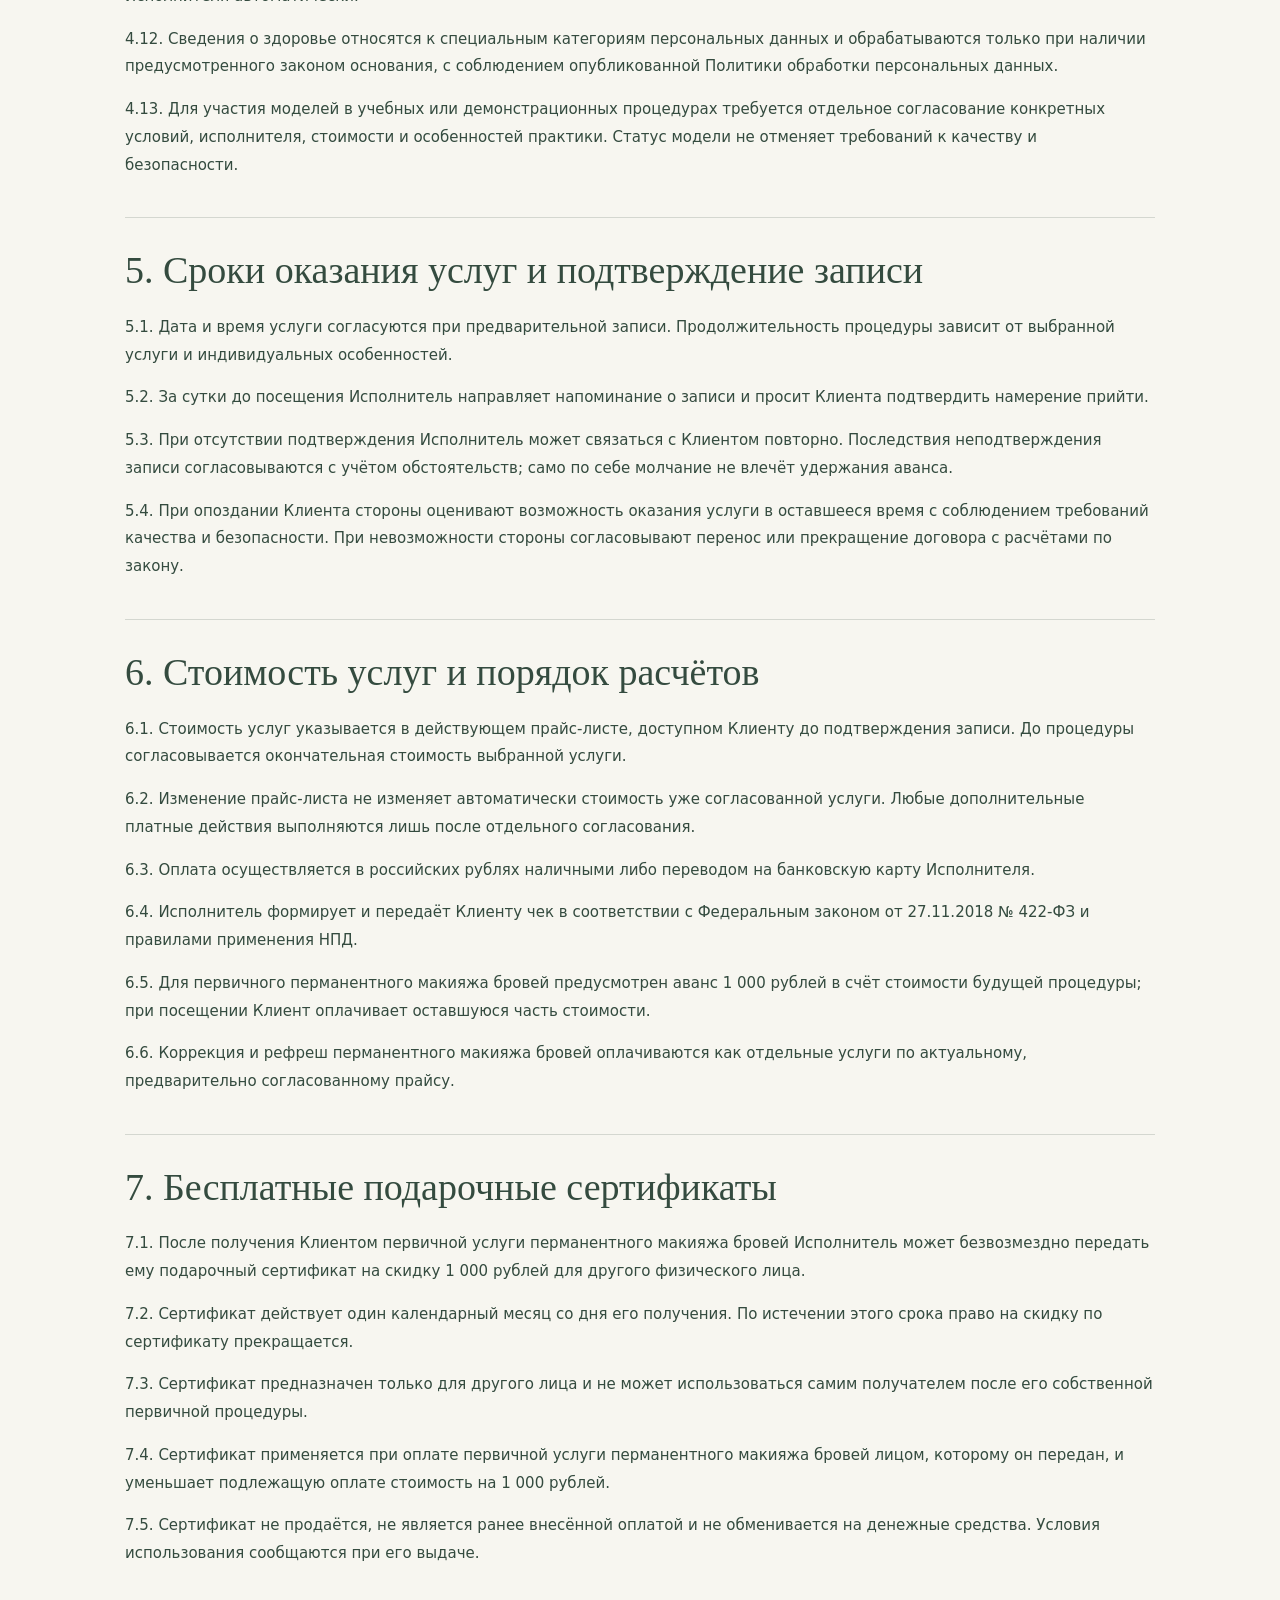
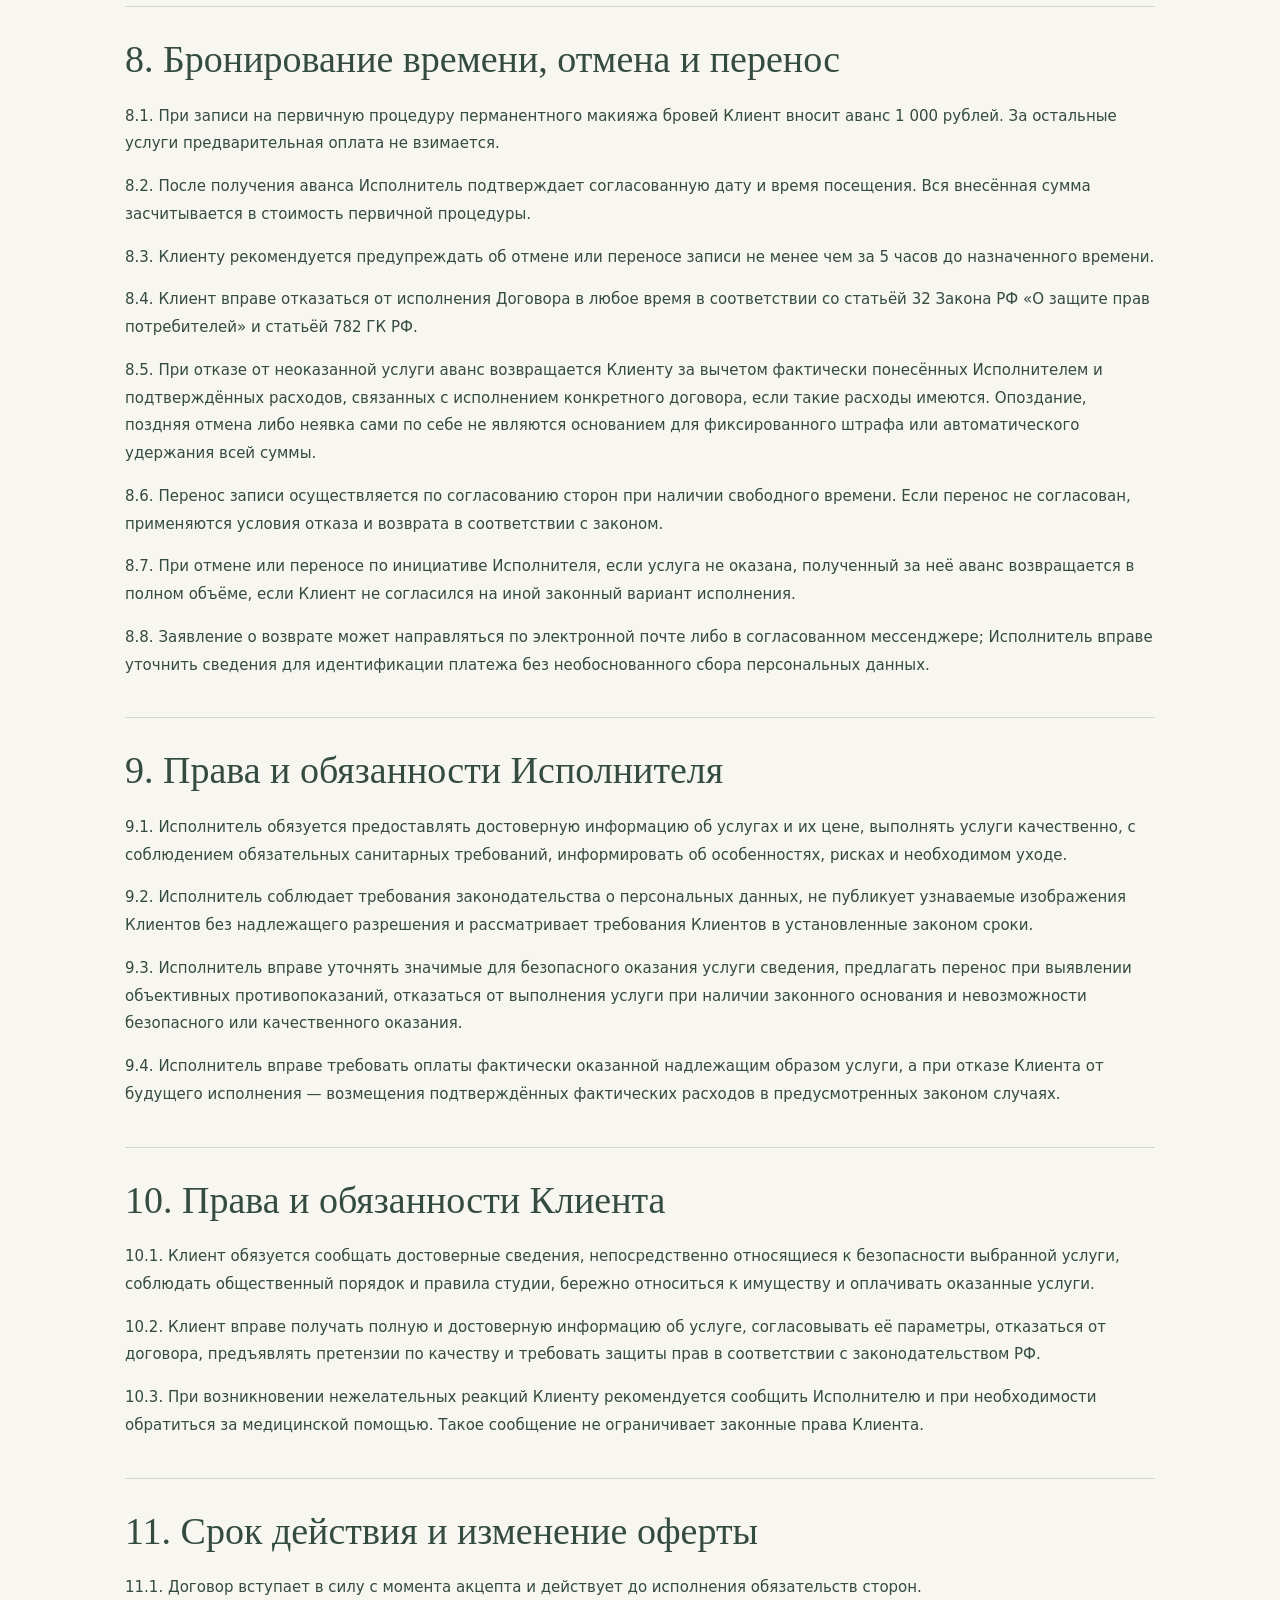
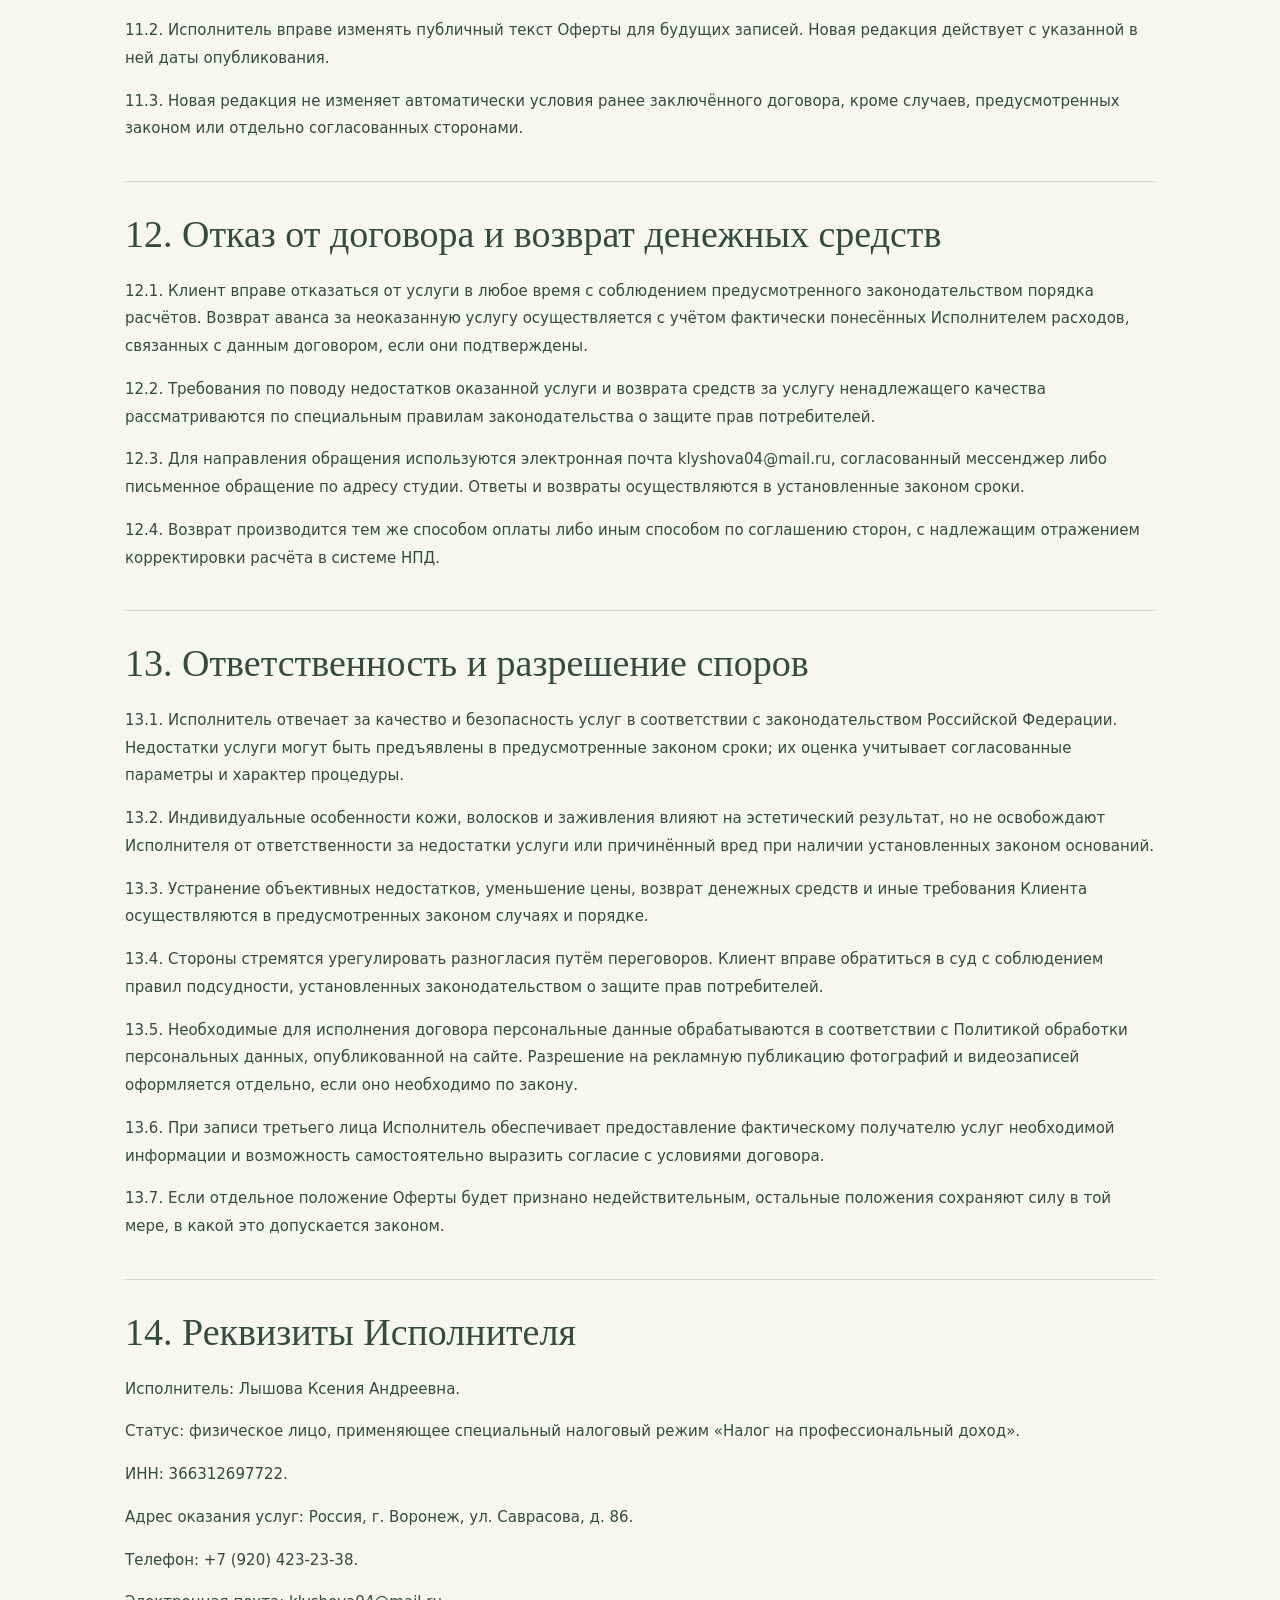
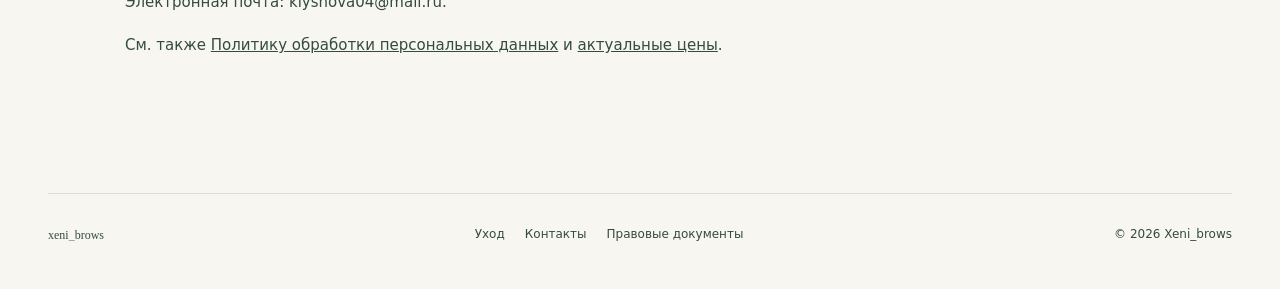
==== commit 87862664: "design: unify legal back link and remove extra privacy kicker" ====
--- a/legal-pages/offer/index.html
+++ b/legal-pages/offer/index.html
@@ -38,7 +38,7 @@
 @media(max-width:900px){.site-header{flex-wrap:wrap;padding-block:24px}.site-nav{width:100%}}
 @media(max-width:750px){.wrap{width:calc(100% - 40px)}.legal-document-entry{flex-direction:column;align-items:start;gap:16px;border-radius:26px}.legal-documents{padding-block:36px 56px}.legal-documents-lead,.legal-documents-list{margin-bottom:48px}.privacy-page,.offer-page{padding-block:34px 70px}.site-nav{gap:12px 18px}.site-nav a{font-size:12px}}
 </style></head><body><header class="site-header wrap"><a class="wordmark" href="/" aria-label="Xeni_brows — главная">xeni<span>_</span>brows<small>БРОВИ · РЕСНИЦЫ · ОБУЧЕНИЕ</small></a><nav class="site-nav" aria-label="Основная навигация"><a href="/care/">Уход</a><a href="/services/">Услуги</a><a href="/portfolio/">Работы</a><a href="/training/">Обучения</a><a href="/about/">О мастере</a><a href="/contacts/">Записаться</a></nav></header><main id="main"><article class="wrap offer-page">
-    <a class="text-link" href="/information/">← Правовая информация</a>
+    <a class="text-link legal-back" href="/information/">← Правовые документы</a>
     <h1>Публичная <em>оферта.</em></h1>
     <p class="offer-meta">Оферта (договор) на оказание услуг в студии Xeni_brows</p>
     <p>Город Воронеж. Настоящий документ является предложением Лышовой Ксении Андреевны, физического лица, применяющего специальный налоговый режим «Налог на профессиональный доход», заключить договор оказания услуг на приведённых ниже условиях.</p>
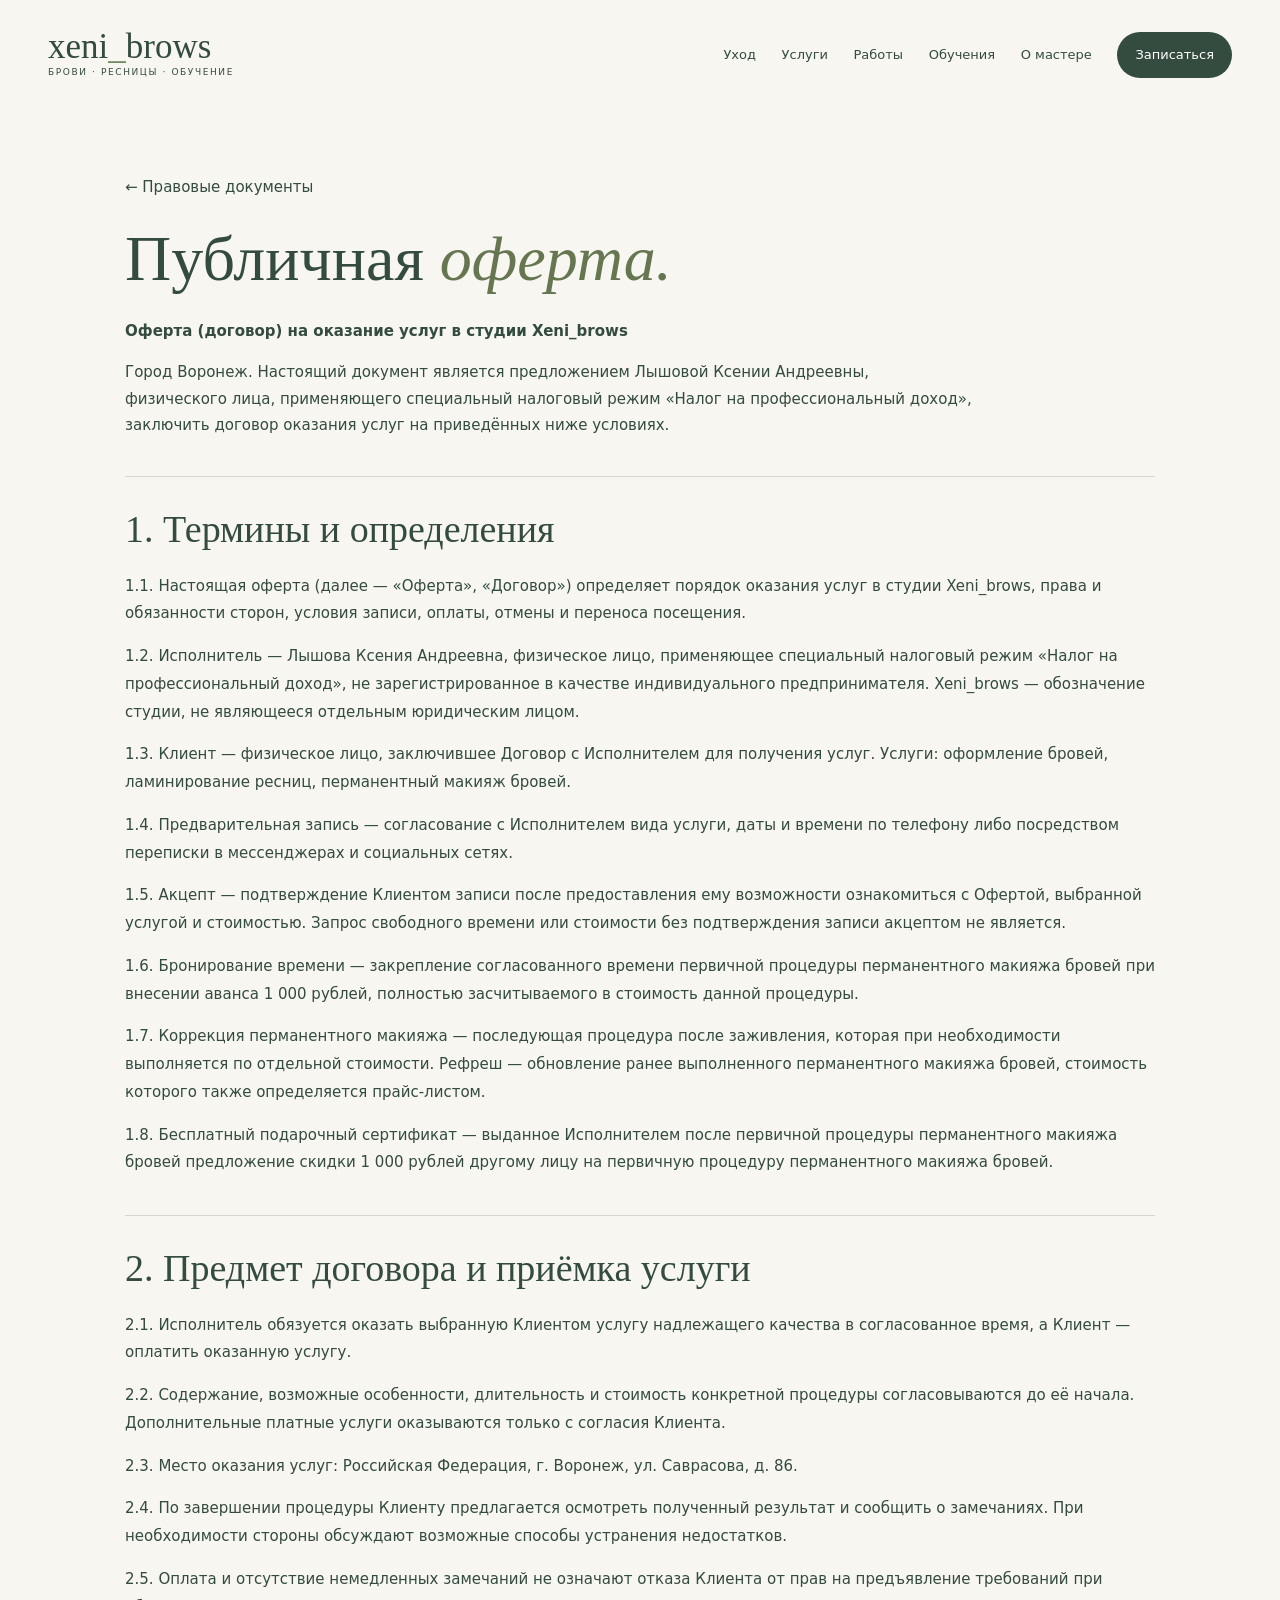
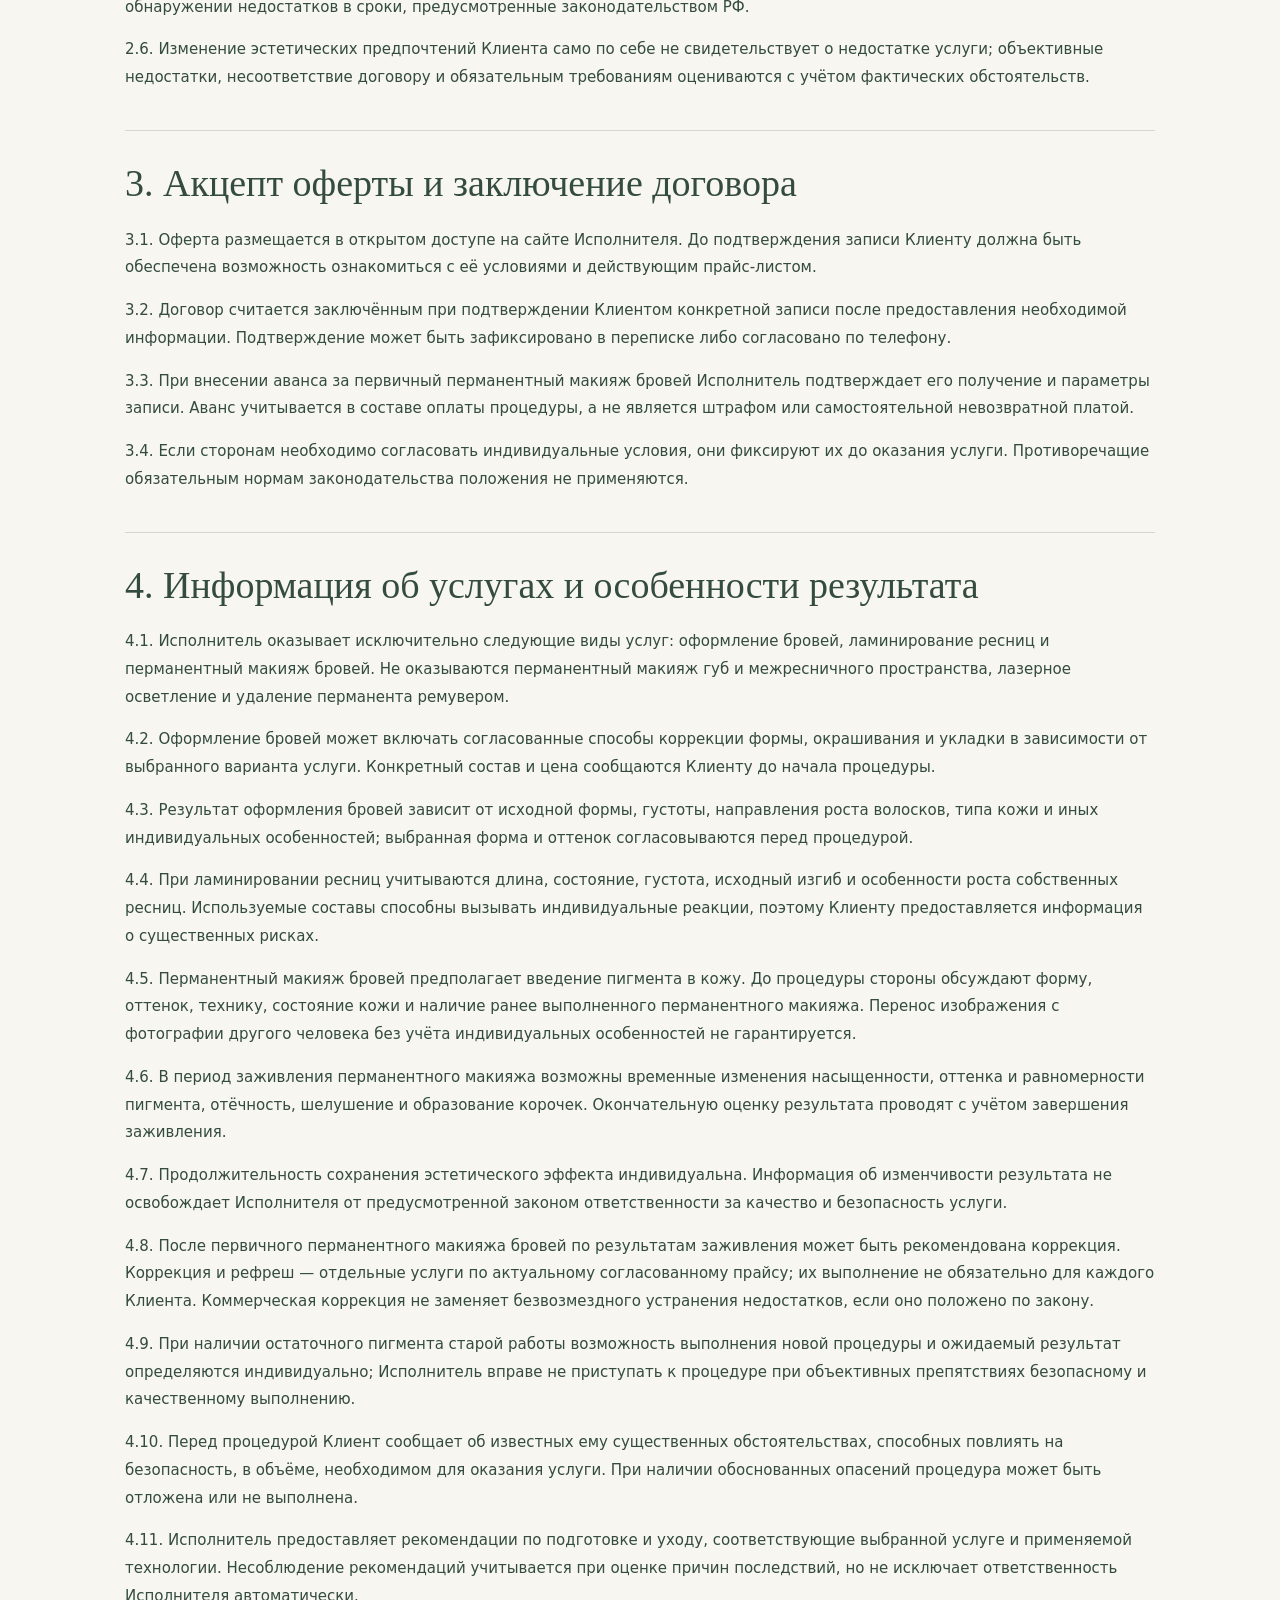
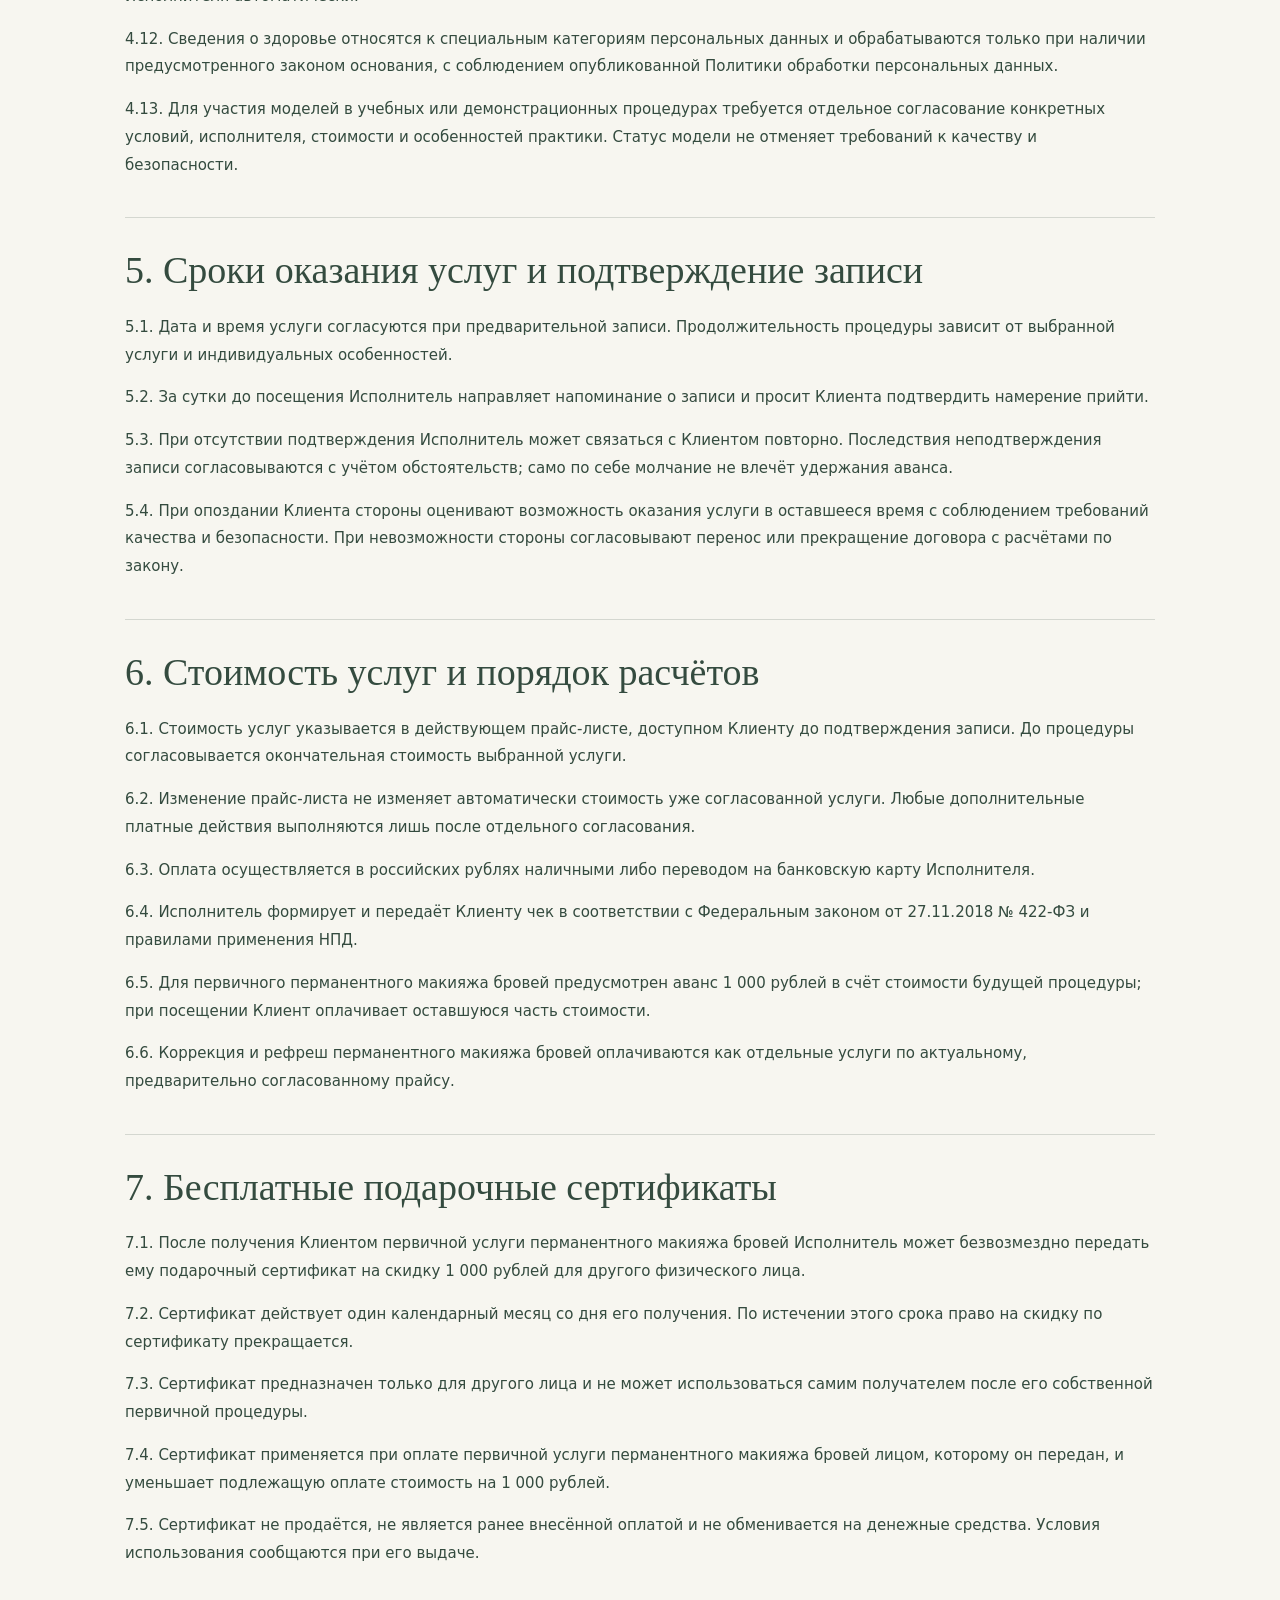
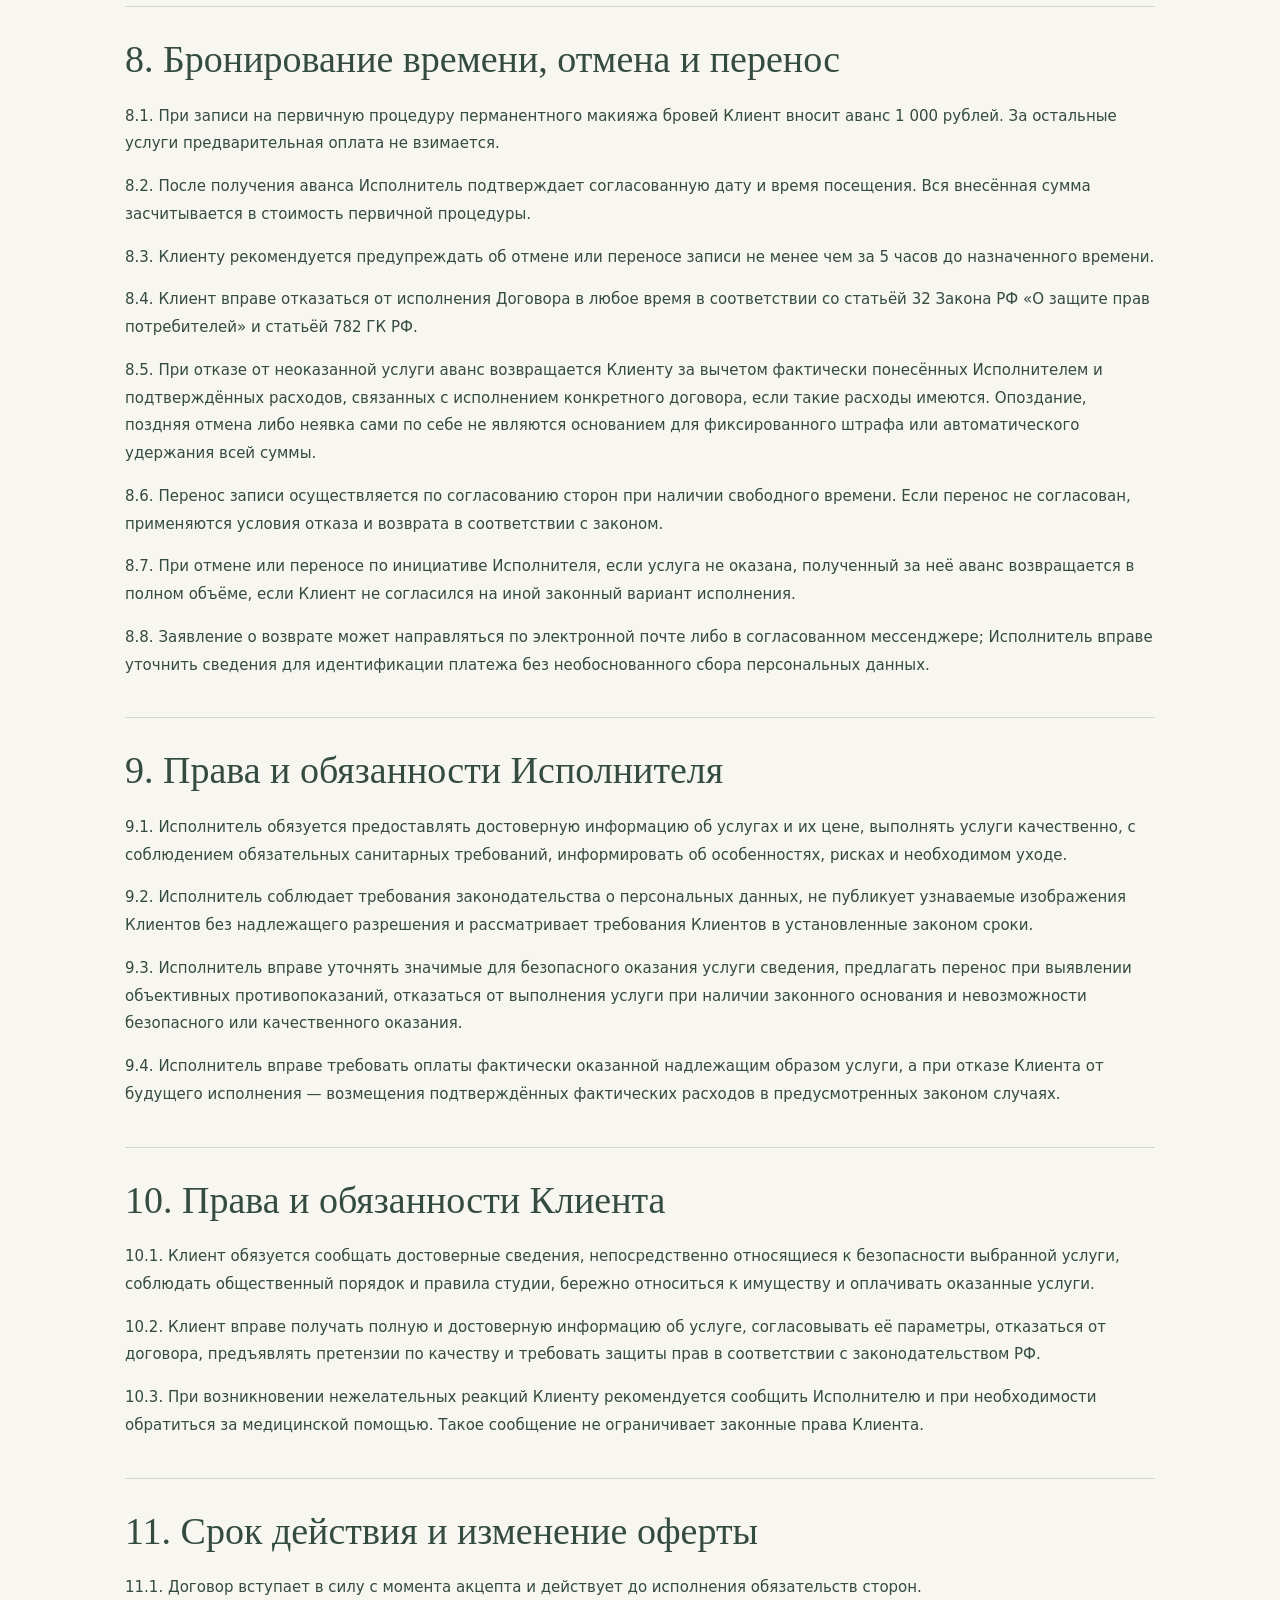
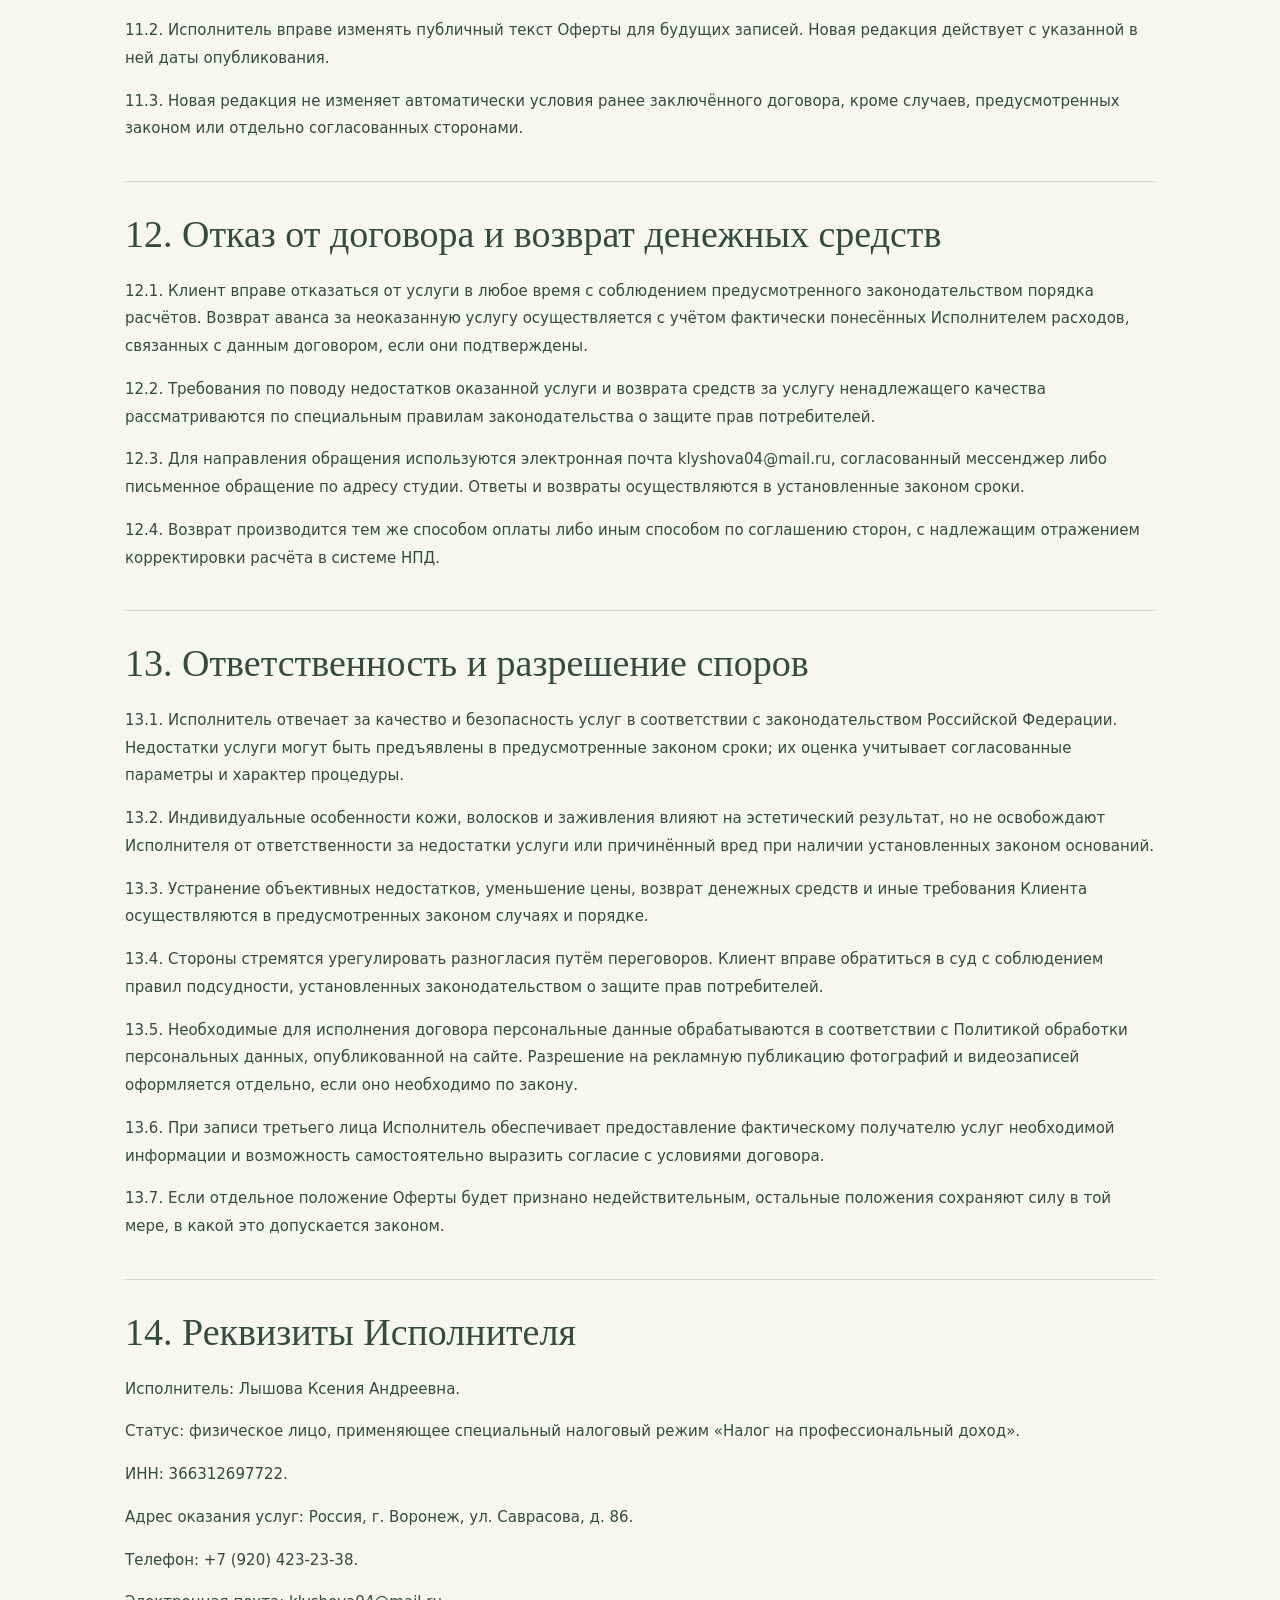
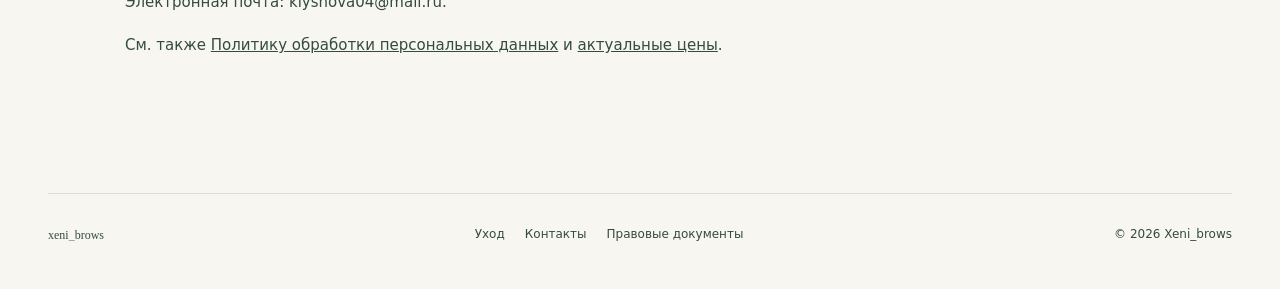
==== commit 261e5b8f: "Remove legal return-link underline" ====
--- a/legal-pages/offer/index.html
+++ b/legal-pages/offer/index.html
@@ -38,7 +38,7 @@
 @media(max-width:900px){.site-header{flex-wrap:wrap;padding-block:24px}.site-nav{width:100%}}
 @media(max-width:750px){.wrap{width:calc(100% - 40px)}.legal-document-entry{flex-direction:column;align-items:start;gap:16px;border-radius:26px}.legal-documents{padding-block:36px 56px}.legal-documents-lead,.legal-documents-list{margin-bottom:48px}.privacy-page,.offer-page{padding-block:34px 70px}.site-nav{gap:12px 18px}.site-nav a{font-size:12px}}
 </style></head><body><header class="site-header wrap"><a class="wordmark" href="/" aria-label="Xeni_brows — главная">xeni<span>_</span>brows<small>БРОВИ · РЕСНИЦЫ · ОБУЧЕНИЕ</small></a><nav class="site-nav" aria-label="Основная навигация"><a href="/care/">Уход</a><a href="/services/">Услуги</a><a href="/portfolio/">Работы</a><a href="/training/">Обучения</a><a href="/about/">О мастере</a><a href="/contacts/">Записаться</a></nav></header><main id="main"><article class="wrap offer-page">
-    <a class="text-link legal-back" href="/information/">← Правовые документы</a>
+    <a class="text-link legal-back" href="/information/" style="text-decoration:none;border:0">← Правовые документы</a>
     <h1>Публичная <em>оферта.</em></h1>
     <p class="offer-meta">Оферта (договор) на оказание услуг в студии Xeni_brows</p>
     <p>Город Воронеж. Настоящий документ является предложением Лышовой Ксении Андреевны, физического лица, применяющего специальный налоговый режим «Налог на профессиональный доход», заключить договор оказания услуг на приведённых ниже условиях.</p>
